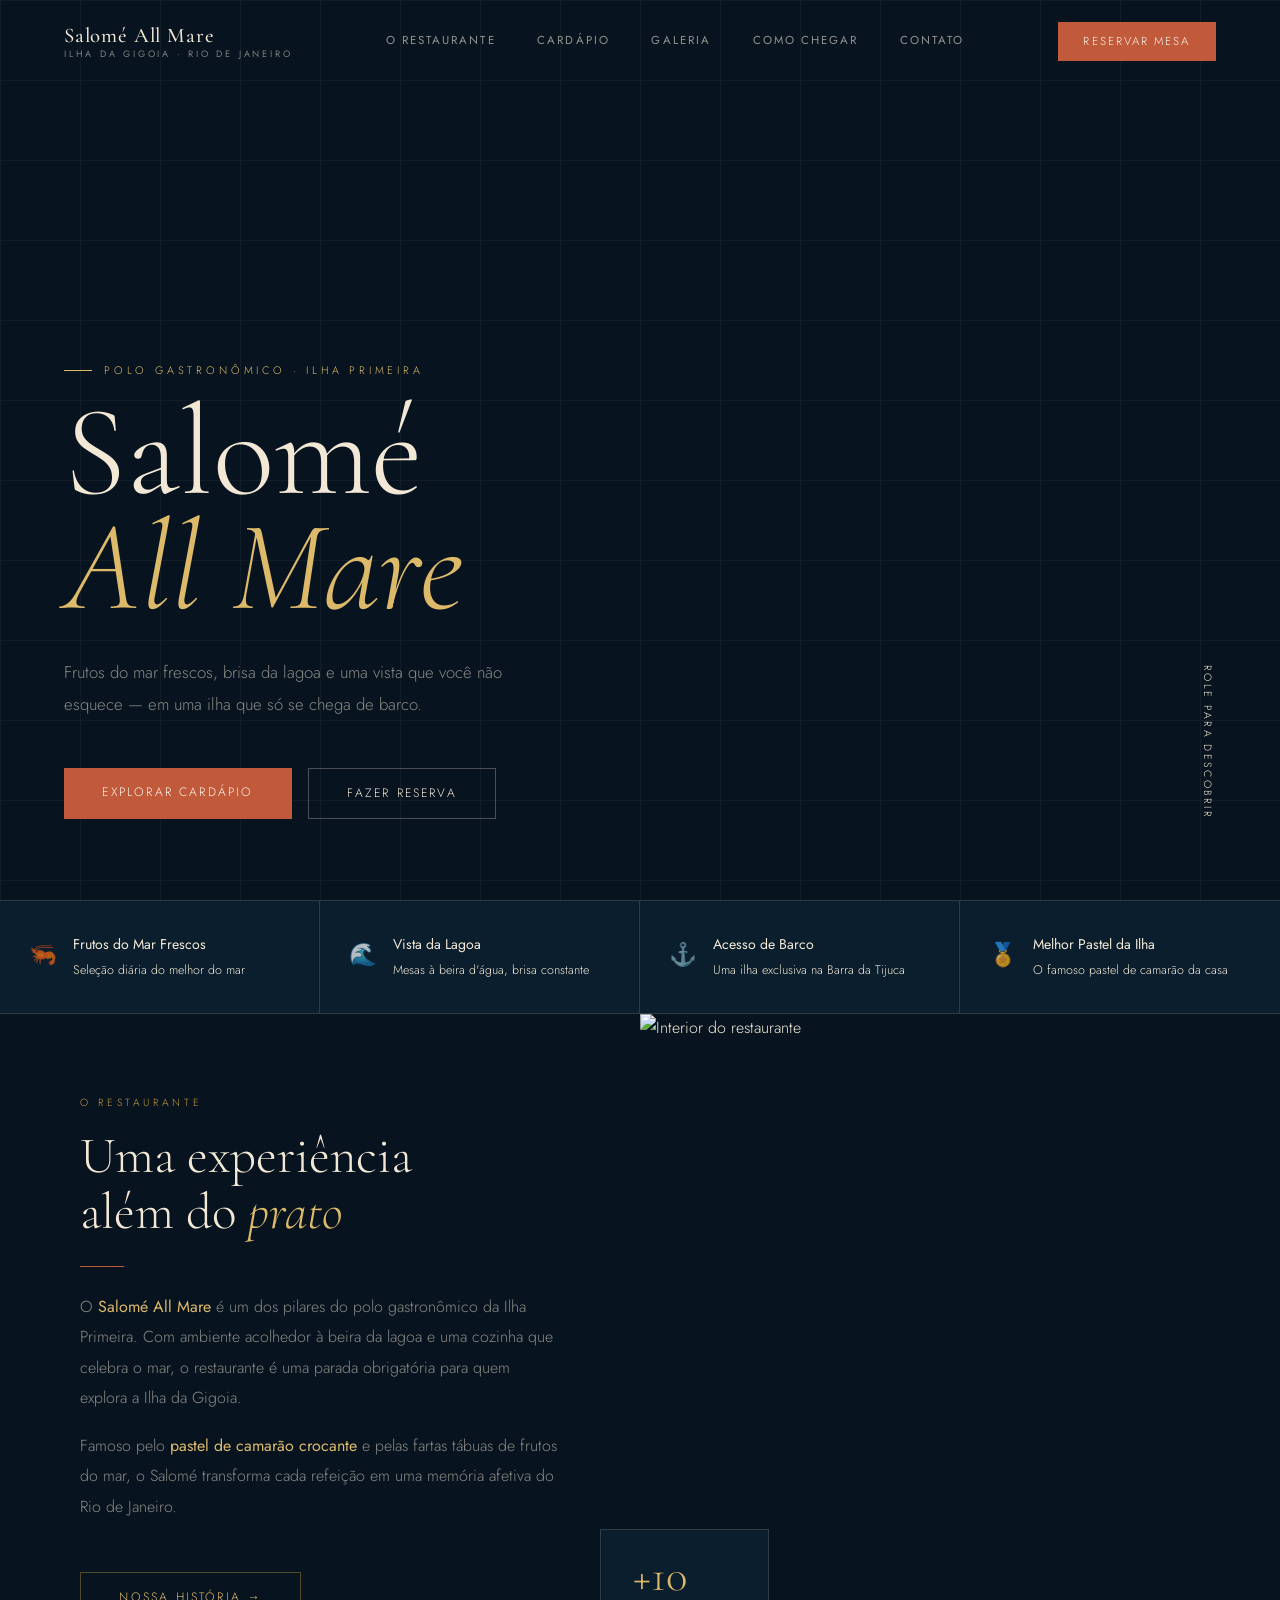
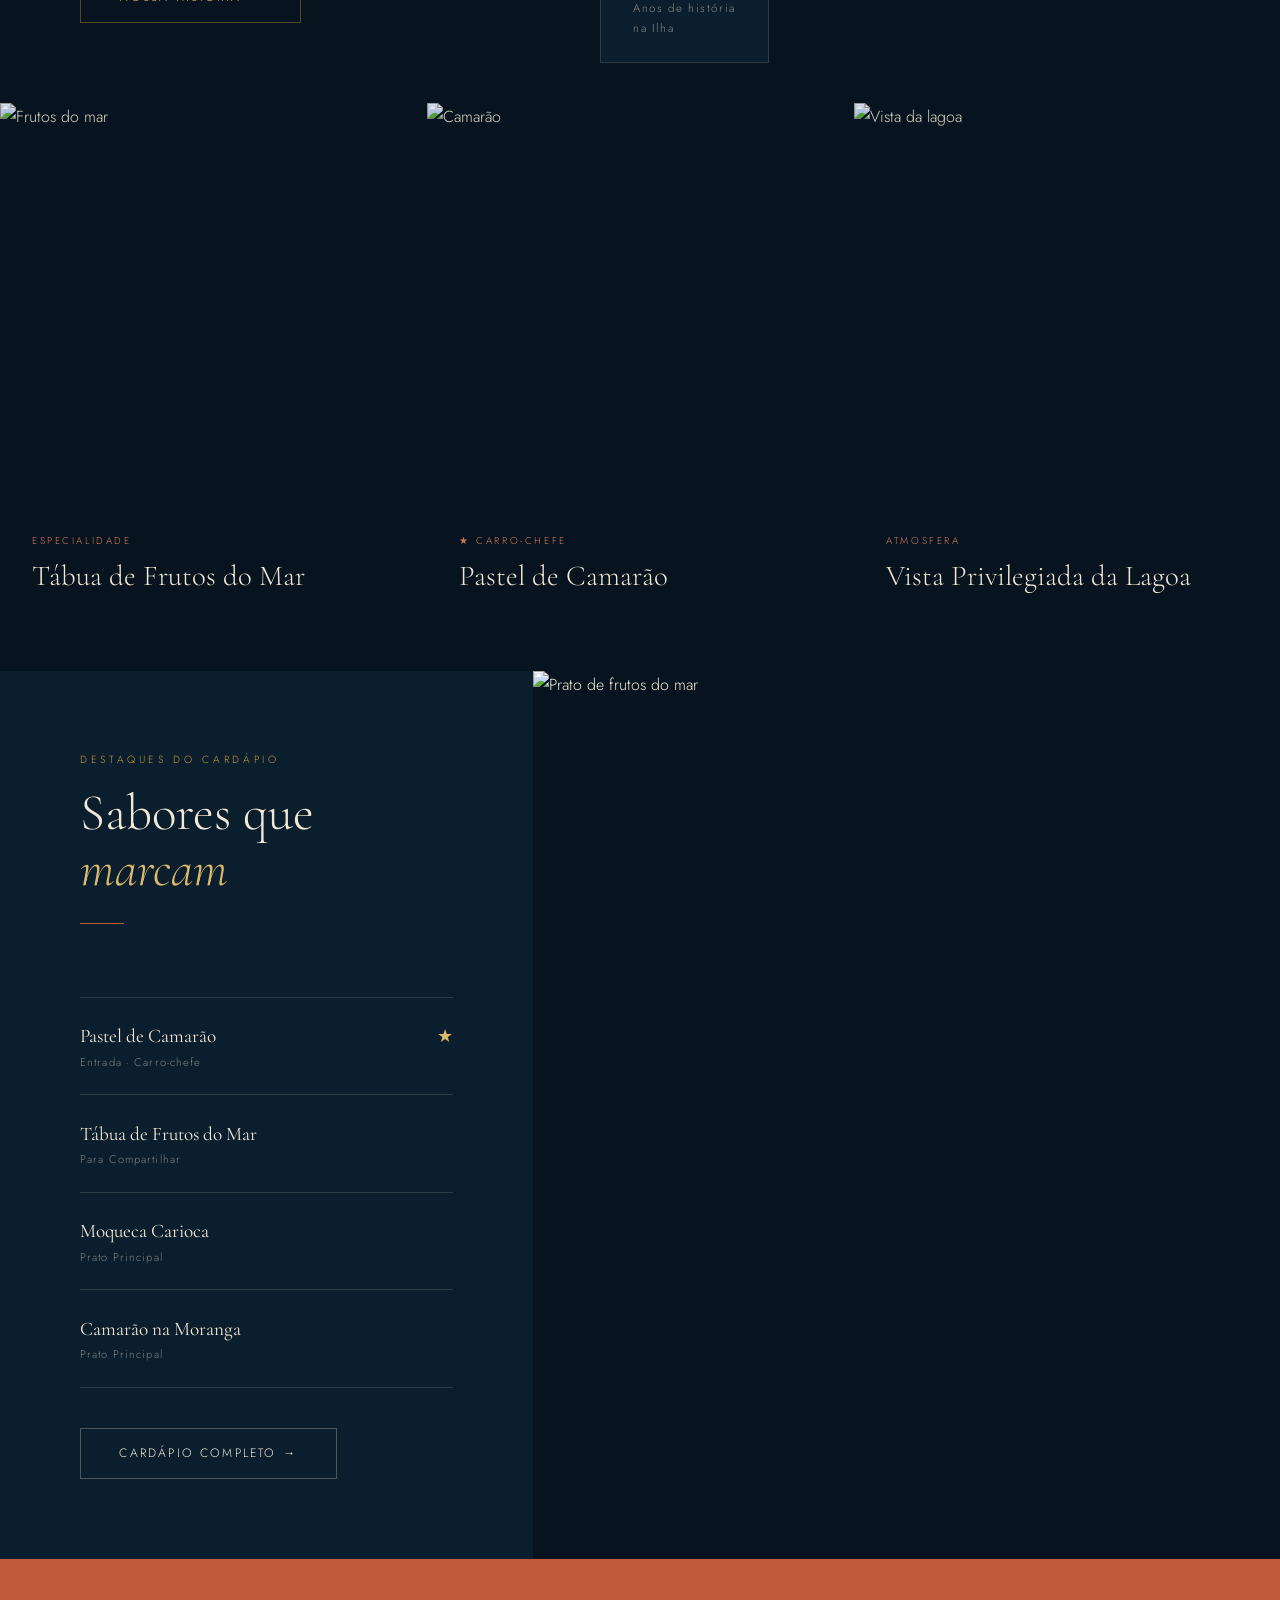
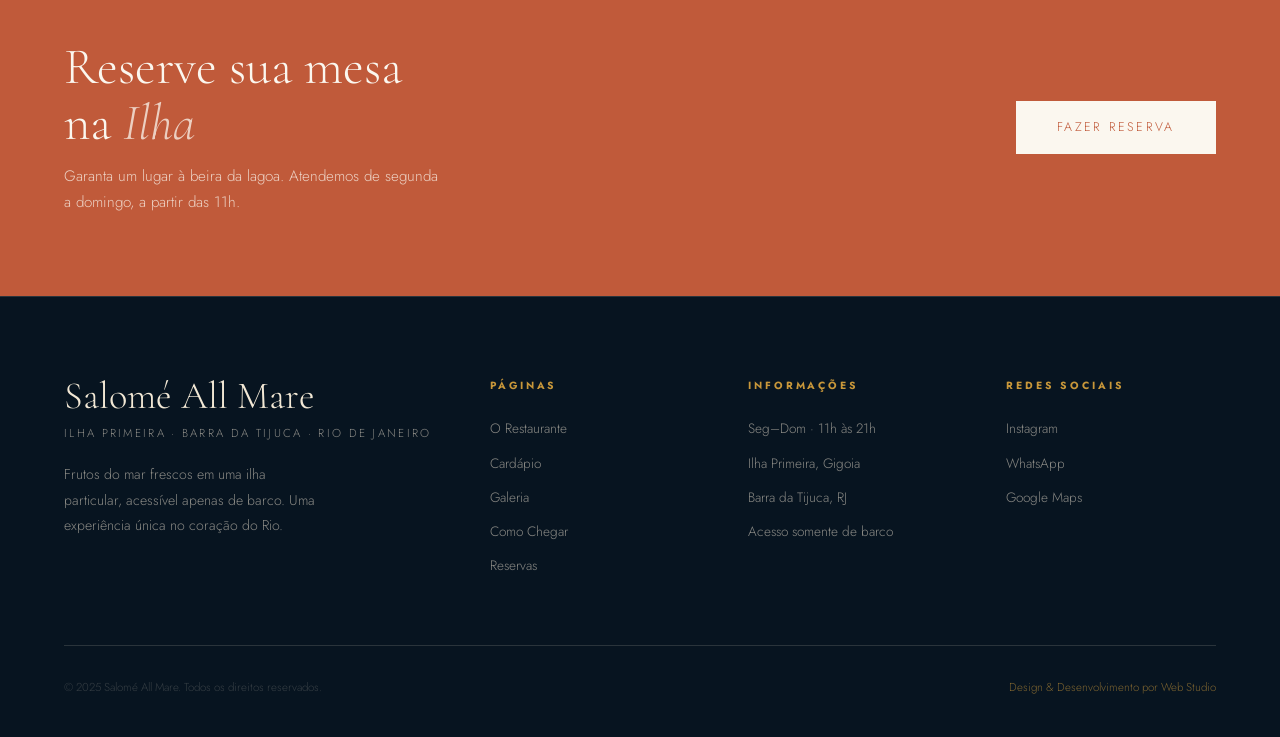
==== index.html @ d416da89 "primeiro" ====
<!DOCTYPE html>
<html lang="pt-BR">
<head>
<meta charset="UTF-8">
<meta name="viewport" content="width=device-width, initial-scale=1.0">
<title>Salomé All Mare — Ilha da Gigoia</title>
<link href="https://fonts.googleapis.com/css2?family=Cormorant+Garamond:ital,wght@0,300;0,400;0,500;1,300;1,400&family=Jost:wght@300;400;500&display=swap" rel="stylesheet">
<link rel="stylesheet" href="style.css">
<style>
/* HOME-SPECIFIC */
#hero {
  height: 100vh; min-height: 640px;
  display: flex; flex-direction: column;
  justify-content: flex-end; padding: 0 5vw 9vh;
  position: relative; overflow: hidden;
}
#hero .bg {
  position: absolute; inset: 0;
  background-image: url('https://images.unsplash.com/photo-1506929562872-bb421503ef21?auto=format&w=1920&q=85');
  background-size: cover; background-position: center 40%;
  transform: scale(1.04);
  transition: transform 8s ease-out;
}
#hero .bg.loaded { transform: scale(1); }
#hero .overlay {
  position: absolute; inset: 0;
  background: linear-gradient(160deg, rgba(7,20,32,0.55) 0%, rgba(7,20,32,0.2) 40%, rgba(7,20,32,0.85) 80%, rgba(7,20,32,1) 100%);
}
#hero .grid-lines {
  position: absolute; inset: 0; opacity: 0.04;
  background-image:
    linear-gradient(rgba(242,232,213,1) 1px, transparent 1px),
    linear-gradient(90deg, rgba(242,232,213,1) 1px, transparent 1px);
  background-size: 80px 80px;
}
.hero-content { position: relative; z-index: 2; max-width: 860px; }
.hero-content .eyebrow { animation: fadeUp 0.9s 0.2s both; }
.hero-title {
  font-family: 'Cormorant Garamond', serif;
  font-size: clamp(4rem, 10vw, 9.5rem);
  font-weight: 300; line-height: 0.9; color: var(--sand);
  animation: fadeUp 0.9s 0.35s both;
}
.hero-title em { display: block; }
.hero-sub {
  margin-top: 2rem; max-width: 500px;
  font-size: 1.05rem; line-height: 1.85; color: var(--muted);
  animation: fadeUp 0.9s 0.55s both;
}
.hero-actions {
  margin-top: 3rem; display: flex; gap: 1rem; flex-wrap: wrap;
  animation: fadeUp 0.9s 0.7s both;
}
.hero-scroll {
  position: absolute; right: 5vw; bottom: 9vh; z-index: 2;
  writing-mode: vertical-rl; font-size: 0.66rem; letter-spacing: 0.22em;
  text-transform: uppercase; opacity: 0.35;
  animation: fadeUp 0.9s 1.1s both;
}

/* FEATURES STRIP */
.features-strip {
  background: var(--ocean);
  border-top: 0.5px solid var(--border);
  border-bottom: 0.5px solid var(--border);
  display: grid; grid-template-columns: repeat(4, 1fr);
}
.feature-item {
  padding: 2rem 1.8rem;
  border-right: 0.5px solid var(--border);
  display: flex; gap: 1rem; align-items: flex-start;
}
.feature-item:last-child { border-right: none; }
.feature-icon { font-size: 1.4rem; opacity: 0.7; flex-shrink: 0; margin-top: 2px; }
.feature-title { font-size: 0.88rem; color: var(--sand); font-weight: 400; margin-bottom: 0.25rem; }
.feature-desc { font-size: 0.78rem; line-height: 1.6; }

/* INTRO SPLIT */
.intro-split {
  display: grid; grid-template-columns: 1fr 1fr; gap: 0;
  min-height: 560px;
}
.intro-text {
  background: var(--deep);
  padding: 5rem; display: flex; flex-direction: column; justify-content: center;
}
.intro-text p { font-size: 1rem; line-height: 1.9; margin-bottom: 1.1rem; }
.intro-text p strong { color: var(--gold-light); font-weight: 400; }
.intro-img { position: relative; min-height: 480px; }
.intro-img img { width: 100%; height: 100%; object-fit: cover; display: block; }
.intro-img-badge {
  position: absolute; bottom: 2.5rem; left: -2.5rem;
  background: var(--ocean); border: 0.5px solid var(--border);
  padding: 1.5rem 2rem; z-index: 2;
}
.intro-img-badge .big {
  font-family: 'Cormorant Garamond', serif;
  font-size: 2.8rem; color: var(--gold-light); font-weight: 300; line-height: 1;
}
.intro-img-badge .small { font-size: 0.72rem; letter-spacing: 0.14em; opacity: 0.55; }

/* HIGHLIGHTS */
.highlight-grid {
  display: grid; grid-template-columns: repeat(3, 1fr); gap: 1.5px;
}
.highlight-card {
  position: relative; overflow: hidden;
  aspect-ratio: 3/4; cursor: pointer;
}
.highlight-card img {
  width: 100%; height: 100%; object-fit: cover; display: block;
  transition: transform 0.6s ease;
}
.highlight-card:hover img { transform: scale(1.05); }
.highlight-overlay {
  position: absolute; inset: 0;
  background: linear-gradient(to top, rgba(7,20,32,0.92) 0%, rgba(7,20,32,0.1) 55%);
  transition: background 0.4s;
}
.highlight-card:hover .highlight-overlay {
  background: linear-gradient(to top, rgba(7,20,32,0.96) 0%, rgba(7,20,32,0.25) 55%);
}
.highlight-content {
  position: absolute; bottom: 0; left: 0; right: 0;
  padding: 2.5rem 2rem;
}
.highlight-tag {
  font-size: 0.62rem; letter-spacing: 0.26em; text-transform: uppercase;
  color: var(--coral-light); margin-bottom: 0.6rem; display: block;
}
.highlight-title {
  font-family: 'Cormorant Garamond', serif;
  font-size: 1.8rem; color: var(--sand); font-weight: 300; line-height: 1.2;
}
.highlight-link {
  display: inline-flex; align-items: center; gap: 8px;
  font-size: 0.72rem; letter-spacing: 0.18em; text-transform: uppercase;
  color: var(--gold-light); text-decoration: none; margin-top: 1rem;
  opacity: 0; transform: translateY(8px);
  transition: opacity 0.3s, transform 0.3s;
}
.highlight-card:hover .highlight-link { opacity: 1; transform: none; }
.highlight-link::after { content: '→'; }

/* MENU PREVIEW */
.menu-preview {
  display: grid; grid-template-columns: 1fr 1.4fr; gap: 0; min-height: 500px;
}
.menu-preview-text {
  background: var(--ocean); padding: 5rem;
  display: flex; flex-direction: column; justify-content: center;
}
.menu-preview-list { margin-top: 3rem; }
.menu-preview-item {
  display: flex; justify-content: space-between; align-items: baseline;
  padding: 1.4rem 0; border-bottom: 0.5px solid var(--border);
}
.menu-preview-item:first-child { border-top: 0.5px solid var(--border); }
.menu-name {
  font-family: 'Cormorant Garamond', serif;
  font-size: 1.2rem; color: var(--sand); font-weight: 400;
}
.menu-tag { font-size: 0.7rem; opacity: 0.5; letter-spacing: 0.1em; }
.menu-preview-img { position: relative; overflow: hidden; }
.menu-preview-img img { width: 100%; height: 100%; object-fit: cover; }

/* RESERVA BANNER */
.reserva-banner {
  background: var(--coral);
  padding: 5rem 5vw;
  display: flex; align-items: center; justify-content: space-between;
  gap: 3rem; flex-wrap: wrap;
}
.reserva-banner h2 {
  font-family: 'Cormorant Garamond', serif;
  font-size: clamp(2.2rem, 4vw, 3.5rem); color: var(--ivory);
  font-weight: 300;
}
.reserva-banner p { color: rgba(251,247,239,0.75); max-width: 380px; font-size: 0.95rem; }
.btn-ivory {
  background: var(--ivory); color: var(--coral);
  padding: 1rem 2.6rem; text-decoration: none;
  font-family: 'Jost', sans-serif; font-size: 0.78rem;
  letter-spacing: 0.18em; text-transform: uppercase; white-space: nowrap;
  transition: background 0.2s;
}
.btn-ivory:hover { background: var(--sand); }

@keyframes fadeUp {
  from { opacity: 0; transform: translateY(28px); }
  to   { opacity: 1; transform: translateY(0); }
}

@media (max-width: 900px) {
  .intro-split, .menu-preview { grid-template-columns: 1fr; }
  .intro-text { padding: 3rem; }
  .menu-preview-text { padding: 3rem; }
  .highlight-grid { grid-template-columns: 1fr; }
  .features-strip { grid-template-columns: 1fr 1fr; }
}
</style>
</head>
<body>

<nav id="navbar">
  <a href="index.html" class="nav-logo">Salomé All Mare <span>Ilha da Gigoia · Rio de Janeiro</span></a>
  <ul class="nav-center">
    <li><a href="sobre.html">O Restaurante</a></li>
    <li><a href="cardapio.html">Cardápio</a></li>
    <li><a href="galeria.html">Galeria</a></li>
    <li><a href="como-chegar.html">Como Chegar</a></li>
    <li><a href="contato.html">Contato</a></li>
  </ul>
  <a href="reservas.html" class="nav-cta">Reservar Mesa</a>
</nav>

<!-- HERO -->
<section id="hero">
  <div class="bg" id="heroBg"></div>
  <div class="overlay"></div>
  <div class="grid-lines"></div>
  <div class="hero-content">
    <div class="eyebrow">Polo Gastronômico · Ilha Primeira</div>
    <h1 class="hero-title">Salomé<br><em>All Mare</em></h1>
    <p class="hero-sub">Frutos do mar frescos, brisa da lagoa e uma vista que você não esquece — em uma ilha que só se chega de barco.</p>
    <div class="hero-actions">
      <a href="cardapio.html" class="btn btn-primary">Explorar Cardápio</a>
      <a href="reservas.html" class="btn btn-outline">Fazer Reserva</a>
    </div>
  </div>
  <span class="hero-scroll">Role para descobrir</span>
</section>

<!-- FEATURES STRIP -->
<div class="features-strip">
  <div class="feature-item reveal">
    <div class="feature-icon">🦐</div>
    <div>
      <div class="feature-title">Frutos do Mar Frescos</div>
      <div class="feature-desc">Seleção diária do melhor do mar</div>
    </div>
  </div>
  <div class="feature-item reveal" style="transition-delay:.1s">
    <div class="feature-icon">🌊</div>
    <div>
      <div class="feature-title">Vista da Lagoa</div>
      <div class="feature-desc">Mesas à beira d'água, brisa constante</div>
    </div>
  </div>
  <div class="feature-item reveal" style="transition-delay:.2s">
    <div class="feature-icon">⚓</div>
    <div>
      <div class="feature-title">Acesso de Barco</div>
      <div class="feature-desc">Uma ilha exclusiva na Barra da Tijuca</div>
    </div>
  </div>
  <div class="feature-item reveal" style="transition-delay:.3s">
    <div class="feature-icon">🏅</div>
    <div>
      <div class="feature-title">Melhor Pastel da Ilha</div>
      <div class="feature-desc">O famoso pastel de camarão da casa</div>
    </div>
  </div>
</div>

<!-- INTRO SPLIT -->
<div class="intro-split">
  <div class="intro-text reveal">
    <span class="section-label">O Restaurante</span>
    <h2 class="section-title">Uma experiência<br>além do <em>prato</em></h2>
    <div class="divider"></div>
    <p>O <strong>Salomé All Mare</strong> é um dos pilares do polo gastronômico da Ilha Primeira. Com ambiente acolhedor à beira da lagoa e uma cozinha que celebra o mar, o restaurante é uma parada obrigatória para quem explora a Ilha da Gigoia.</p>
    <p>Famoso pelo <strong>pastel de camarão crocante</strong> e pelas fartas tábuas de frutos do mar, o Salomé transforma cada refeição em uma memória afetiva do Rio de Janeiro.</p>
    <a href="sobre.html" class="btn btn-gold" style="margin-top:2rem;width:fit-content">Nossa História →</a>
  </div>
  <div class="intro-img reveal" style="transition-delay:.15s">
    <img src="https://images.unsplash.com/photo-1414235077428-338989a2e8c0?auto=format&w=900&q=85" alt="Interior do restaurante">
    <div class="intro-img-badge">
      <div class="big">+10</div>
      <div class="small">Anos de história<br>na Ilha</div>
    </div>
  </div>
</div>

<!-- HIGHLIGHTS -->
<section class="section dark" style="padding: 0;">
  <div class="highlight-grid">
    <div class="highlight-card reveal">
      <img src="https://images.unsplash.com/photo-1565557623262-b51c2513a641?auto=format&w=700&q=80" alt="Frutos do mar">
      <div class="highlight-overlay"></div>
      <div class="highlight-content">
        <span class="highlight-tag">Especialidade</span>
        <div class="highlight-title">Tábua de Frutos do Mar</div>
        <a href="cardapio.html" class="highlight-link">Ver Cardápio</a>
      </div>
    </div>
    <div class="highlight-card reveal" style="transition-delay:.15s">
      <img src="https://images.unsplash.com/photo-1559339352-11d035aa65de?auto=format&w=700&q=80" alt="Camarão">
      <div class="highlight-overlay"></div>
      <div class="highlight-content">
        <span class="highlight-tag">★ Carro-chefe</span>
        <div class="highlight-title">Pastel de Camarão</div>
        <a href="cardapio.html" class="highlight-link">Ver Cardápio</a>
      </div>
    </div>
    <div class="highlight-card reveal" style="transition-delay:.3s">
      <img src="https://images.unsplash.com/photo-1501786223405-6d024d7c3b8d?auto=format&w=700&q=80" alt="Vista da lagoa">
      <div class="highlight-overlay"></div>
      <div class="highlight-content">
        <span class="highlight-tag">Atmosfera</span>
        <div class="highlight-title">Vista Privilegiada da Lagoa</div>
        <a href="galeria.html" class="highlight-link">Ver Galeria</a>
      </div>
    </div>
  </div>
</section>

<!-- MENU PREVIEW -->
<div class="menu-preview">
  <div class="menu-preview-text reveal">
    <span class="section-label">Destaques do Cardápio</span>
    <h2 class="section-title">Sabores que<br><em>marcam</em></h2>
    <div class="divider"></div>
    <div class="menu-preview-list">
      <div class="menu-preview-item">
        <div>
          <div class="menu-name">Pastel de Camarão</div>
          <div class="menu-tag">Entrada · Carro-chefe</div>
        </div>
        <span style="color:var(--gold-light);font-family:'Cormorant Garamond',serif;font-size:1.1rem">★</span>
      </div>
      <div class="menu-preview-item">
        <div>
          <div class="menu-name">Tábua de Frutos do Mar</div>
          <div class="menu-tag">Para Compartilhar</div>
        </div>
      </div>
      <div class="menu-preview-item">
        <div>
          <div class="menu-name">Moqueca Carioca</div>
          <div class="menu-tag">Prato Principal</div>
        </div>
      </div>
      <div class="menu-preview-item">
        <div>
          <div class="menu-name">Camarão na Moranga</div>
          <div class="menu-tag">Prato Principal</div>
        </div>
      </div>
    </div>
    <a href="cardapio.html" class="btn btn-outline" style="margin-top:2.5rem;width:fit-content">Cardápio Completo →</a>
  </div>
  <div class="menu-preview-img">
    <img src="https://images.unsplash.com/photo-1574484284002-952d92456975?auto=format&w=900&q=85" alt="Prato de frutos do mar" style="width:100%;height:100%;object-fit:cover">
  </div>
</div>

<!-- RESERVA BANNER -->
<div class="reserva-banner">
  <div>
    <h2>Reserve sua mesa<br>na <em style="color:rgba(251,247,239,0.75)">Ilha</em></h2>
    <p style="margin-top:.8rem">Garanta um lugar à beira da lagoa. Atendemos de segunda a domingo, a partir das 11h.</p>
  </div>
  <a href="reservas.html" class="btn-ivory">Fazer Reserva</a>
</div>

<!-- FOOTER -->
<footer>
  <div class="footer-grid">
    <div class="footer-brand">
      <div class="name">Salomé All Mare</div>
      <div class="tagline">Ilha Primeira · Barra da Tijuca · Rio de Janeiro</div>
      <p>Frutos do mar frescos em uma ilha particular, acessível apenas de barco. Uma experiência única no coração do Rio.</p>
    </div>
    <div class="footer-col">
      <h5>Páginas</h5>
      <a href="sobre.html">O Restaurante</a>
      <a href="cardapio.html">Cardápio</a>
      <a href="galeria.html">Galeria</a>
      <a href="como-chegar.html">Como Chegar</a>
      <a href="reservas.html">Reservas</a>
    </div>
    <div class="footer-col">
      <h5>Informações</h5>
      <a href="#">Seg–Dom · 11h às 21h</a>
      <a href="#">Ilha Primeira, Gigoia</a>
      <a href="#">Barra da Tijuca, RJ</a>
      <a href="#">Acesso somente de barco</a>
    </div>
    <div class="footer-col">
      <h5>Redes Sociais</h5>
      <a href="https://www.instagram.com/salomealmare/" target="_blank">Instagram</a>
      <a href="#">WhatsApp</a>
      <a href="#">Google Maps</a>
    </div>
  </div>
  <div class="footer-bottom">
    <p>© 2025 Salomé All Mare. Todos os direitos reservados.</p>
    <p class="credit">Design & Desenvolvimento por Web Studio</p>
  </div>
</footer>

<script>
const nav = document.getElementById('navbar');
window.addEventListener('scroll', () => nav.classList.toggle('scrolled', scrollY > 60));
document.getElementById('heroBg').classList.add('loaded');
const obs = new IntersectionObserver(e => e.forEach(x => { if(x.isIntersecting){ x.target.classList.add('visible'); obs.unobserve(x.target); }}), { threshold: 0.1 });
document.querySelectorAll('.reveal').forEach(el => obs.observe(el));
</script>
</body>
</html>
---- style.css ----
/* ── RESET & BASE ── */
*, *::before, *::after { margin: 0; padding: 0; box-sizing: border-box; }
html { scroll-behavior: smooth; font-size: 16px; }

:root {
  --ocean:       #0B1E2D;
  --deep:        #071420;
  --sand:        #F2E8D5;
  --ivory:       #FBF7EF;
  --coral:       #C05A3A;
  --coral-light: #D4795C;
  --gold:        #C8973A;
  --gold-light:  #DDB96A;
  --muted:       rgba(242,232,213,0.55);
  --border:      rgba(242,232,213,0.15);
  --border-md:   rgba(242,232,213,0.28);
}

body {
  background: var(--deep);
  color: var(--sand);
  font-family: 'Jost', sans-serif;
  font-weight: 300;
  overflow-x: hidden;
  line-height: 1.7;
}

/* ── TYPOGRAPHY ── */
h1, h2, h3, h4 {
  font-family: 'Cormorant Garamond', serif;
  font-weight: 300;
  line-height: 1.1;
}
em { font-style: italic; color: var(--gold-light); }
p { color: var(--muted); }
a { color: inherit; }

/* ── NAV ── */
nav {
  position: fixed; top: 0; left: 0; width: 100%; z-index: 999;
  padding: 1.4rem 5vw;
  display: flex; align-items: center; justify-content: space-between;
  transition: background 0.4s, padding 0.4s, border-color 0.4s;
  border-bottom: 0.5px solid transparent;
}
nav.scrolled, nav.solid {
  background: rgba(7,20,32,0.97);
  backdrop-filter: blur(16px);
  padding: 0.9rem 5vw;
  border-bottom-color: var(--border);
}
.nav-logo {
  font-family: 'Cormorant Garamond', serif;
  font-size: 1.3rem; font-weight: 500; letter-spacing: 0.04em;
  color: var(--sand); text-decoration: none;
  line-height: 1;
  display: flex; flex-direction: column; gap: 2px;
}
.nav-logo span {
  font-size: 0.58rem; font-family: 'Jost', sans-serif;
  letter-spacing: 0.3em; font-weight: 400; opacity: 0.5;
  text-transform: uppercase;
}
.nav-center {
  display: flex; gap: 0; list-style: none;
}
.nav-center a {
  display: block; padding: 0.5rem 1.3rem;
  font-size: 0.72rem; letter-spacing: 0.18em; text-transform: uppercase;
  font-weight: 400; opacity: 0.6; text-decoration: none;
  transition: opacity 0.2s;
  border-bottom: 1.5px solid transparent;
}
.nav-center a:hover { opacity: 1; }
.nav-center a.active {
  opacity: 1; color: var(--gold-light);
  border-bottom-color: var(--gold-light);
}
.nav-cta {
  background: var(--coral); color: var(--ivory);
  padding: 0.6rem 1.6rem; text-decoration: none;
  font-size: 0.72rem; letter-spacing: 0.18em;
  text-transform: uppercase; font-family: 'Jost', sans-serif;
  transition: background 0.2s;
}
.nav-cta:hover { background: var(--coral-light); }

/* ── PAGE HERO ── */
.page-hero {
  min-height: 52vh;
  display: flex; align-items: flex-end;
  padding: 0 5vw 6vh;
  position: relative; overflow: hidden;
}
.page-hero-bg {
  position: absolute; inset: 0;
  background-size: cover; background-position: center;
}
.page-hero-overlay {
  position: absolute; inset: 0;
  background: linear-gradient(to top, rgba(7,20,32,1) 0%, rgba(7,20,32,0.55) 50%, rgba(7,20,32,0.3) 100%);
}
.page-hero-content { position: relative; z-index: 2; }
.eyebrow {
  font-size: 0.68rem; letter-spacing: 0.35em; text-transform: uppercase;
  color: var(--gold-light); margin-bottom: 1rem; display: flex;
  align-items: center; gap: 12px; opacity: 0.9;
}
.eyebrow::before {
  content: ''; display: block; width: 28px; height: 0.5px;
  background: var(--gold-light);
}
.page-hero h1 { font-size: clamp(3rem, 7vw, 6rem); color: var(--sand); }
.page-hero .sub {
  margin-top: 1.2rem; max-width: 560px; font-size: 1rem;
  line-height: 1.8; color: var(--muted);
}

/* ── SECTIONS ── */
.section { padding: 6rem 5vw; }
.section.dark  { background: var(--deep); }
.section.ocean { background: var(--ocean); }
.section.alt   { background: #0D1F2E; }

.section-label {
  font-size: 0.65rem; letter-spacing: 0.35em; text-transform: uppercase;
  color: var(--gold); display: block; margin-bottom: 1rem;
}
.section-title { font-size: clamp(2rem, 4vw, 3.2rem); color: var(--sand); }
.divider { width: 44px; height: 0.5px; background: var(--coral); margin: 1.6rem 0; }

.container { max-width: 1200px; margin: 0 auto; }
.container-sm { max-width: 860px; margin: 0 auto; }
.container-xs { max-width: 640px; margin: 0 auto; }

/* ── BUTTONS ── */
.btn {
  display: inline-block; text-decoration: none;
  font-family: 'Jost', sans-serif; letter-spacing: 0.18em;
  text-transform: uppercase; font-size: 0.76rem;
  transition: all 0.2s; cursor: pointer; border: none;
}
.btn-primary {
  background: var(--coral); color: var(--ivory);
  padding: 0.9rem 2.4rem;
}
.btn-primary:hover { background: var(--coral-light); transform: translateY(-1px); }
.btn-outline {
  border: 0.5px solid var(--border-md); color: var(--sand);
  padding: 0.9rem 2.4rem; background: transparent;
}
.btn-outline:hover { border-color: var(--coral); background: rgba(192,90,58,0.08); }
.btn-gold {
  background: transparent; border: 0.5px solid rgba(200,151,58,0.4);
  color: var(--gold-light); padding: 0.9rem 2.4rem;
}
.btn-gold:hover { background: rgba(200,151,58,0.1); }

/* ── CARDS ── */
.card {
  background: rgba(11,30,45,0.6); border: 0.5px solid var(--border);
  transition: border-color 0.25s, transform 0.25s;
}
.card:hover { border-color: var(--border-md); transform: translateY(-2px); }

/* ── GRID UTILS ── */
.grid-2  { display: grid; grid-template-columns: 1fr 1fr; gap: 2rem; }
.grid-3  { display: grid; grid-template-columns: repeat(3, 1fr); gap: 1.5rem; }
.grid-4  { display: grid; grid-template-columns: repeat(4, 1fr); gap: 1.5rem; }
.gap-lg  { gap: 4rem; }
.gap-xl  { gap: 6rem; }

/* ── REVEAL ANIMATION ── */
.reveal {
  opacity: 0; transform: translateY(28px);
  transition: opacity 0.75s ease, transform 0.75s ease;
}
.reveal.visible { opacity: 1; transform: none; }

/* ── IMAGE ── */
.img-cover {
  width: 100%; height: 100%;
  object-fit: cover; display: block;
}
.img-frame {
  overflow: hidden; background: var(--ocean);
  border: 0.5px solid var(--border);
}

/* ── FOOTER ── */
footer {
  background: var(--deep); padding: 5rem 5vw 2.5rem;
  border-top: 0.5px solid var(--border);
}
.footer-grid {
  display: grid; grid-template-columns: 1.8fr 1fr 1fr 1fr;
  gap: 3rem; padding-bottom: 3.5rem;
  border-bottom: 0.5px solid var(--border);
}
.footer-brand .name {
  font-family: 'Cormorant Garamond', serif;
  font-size: 2.4rem; font-weight: 300; color: var(--sand); line-height: 1;
}
.footer-brand .tagline {
  font-size: 0.72rem; letter-spacing: 0.2em; text-transform: uppercase;
  color: var(--muted); margin-top: 0.5rem;
}
.footer-brand p {
  margin-top: 1.2rem; font-size: 0.88rem; line-height: 1.8;
  max-width: 260px;
}
.footer-col h5 {
  font-size: 0.65rem; letter-spacing: 0.28em; text-transform: uppercase;
  color: var(--gold); margin-bottom: 1.4rem;
}
.footer-col a {
  display: block; font-size: 0.85rem; color: var(--muted);
  text-decoration: none; margin-bottom: 0.7rem; transition: color 0.2s;
}
.footer-col a:hover { color: var(--sand); }
.footer-bottom {
  display: flex; justify-content: space-between; align-items: center;
  padding-top: 2rem; flex-wrap: wrap; gap: 1rem;
}
.footer-bottom p { font-size: 0.72rem; opacity: 0.35; }
.footer-bottom .credit { color: var(--gold); opacity: 0.6; }

/* ── BREADCRUMB ── */
.breadcrumb {
  display: flex; align-items: center; gap: 8px;
  font-size: 0.72rem; letter-spacing: 0.1em;
  opacity: 0.45; margin-bottom: 1.2rem;
}
.breadcrumb a { text-decoration: none; }
.breadcrumb a:hover { opacity: 1; color: var(--gold-light); }
.breadcrumb span { opacity: 0.5; }

/* ── MOBILE ── */
@media (max-width: 900px) {
  .nav-center { display: none; }
  .grid-2, .grid-3, .grid-4 { grid-template-columns: 1fr; }
  .footer-grid { grid-template-columns: 1fr 1fr; }
}
@media (max-width: 600px) {
  .footer-grid { grid-template-columns: 1fr; }
}
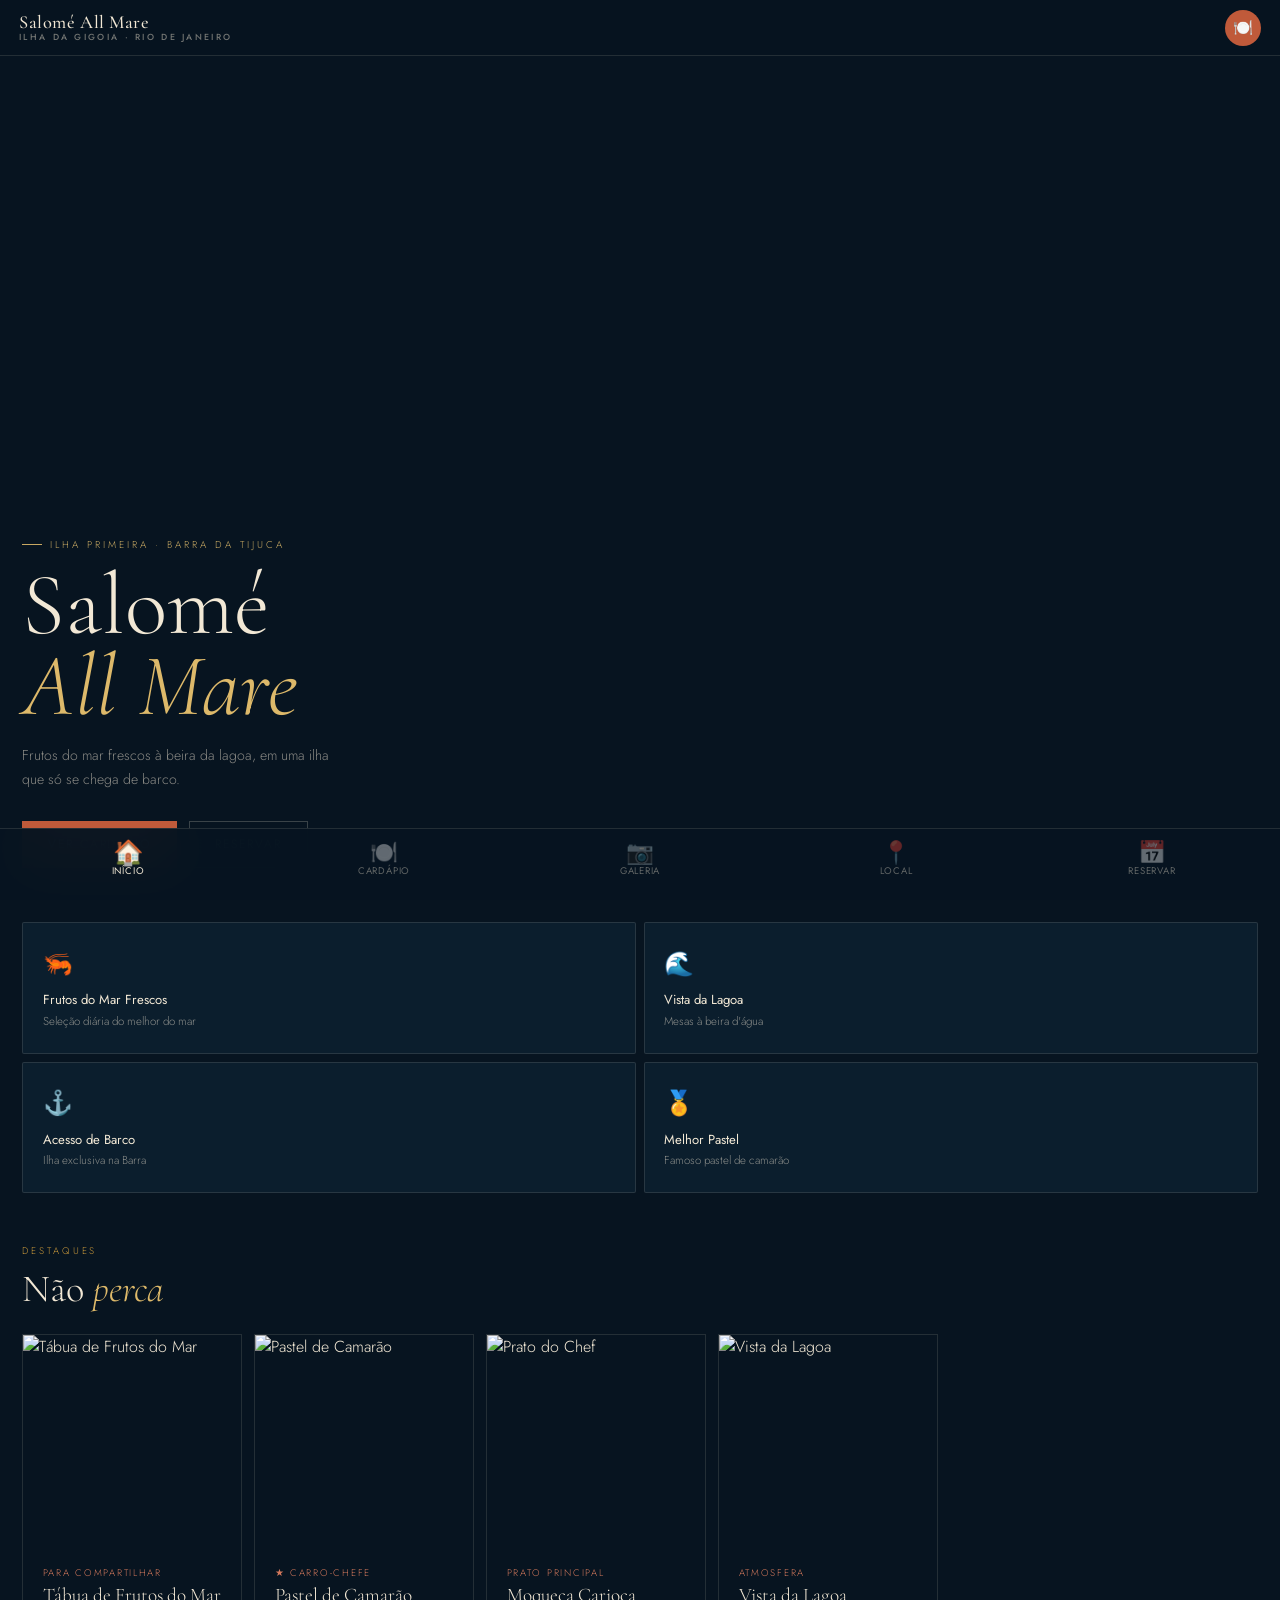
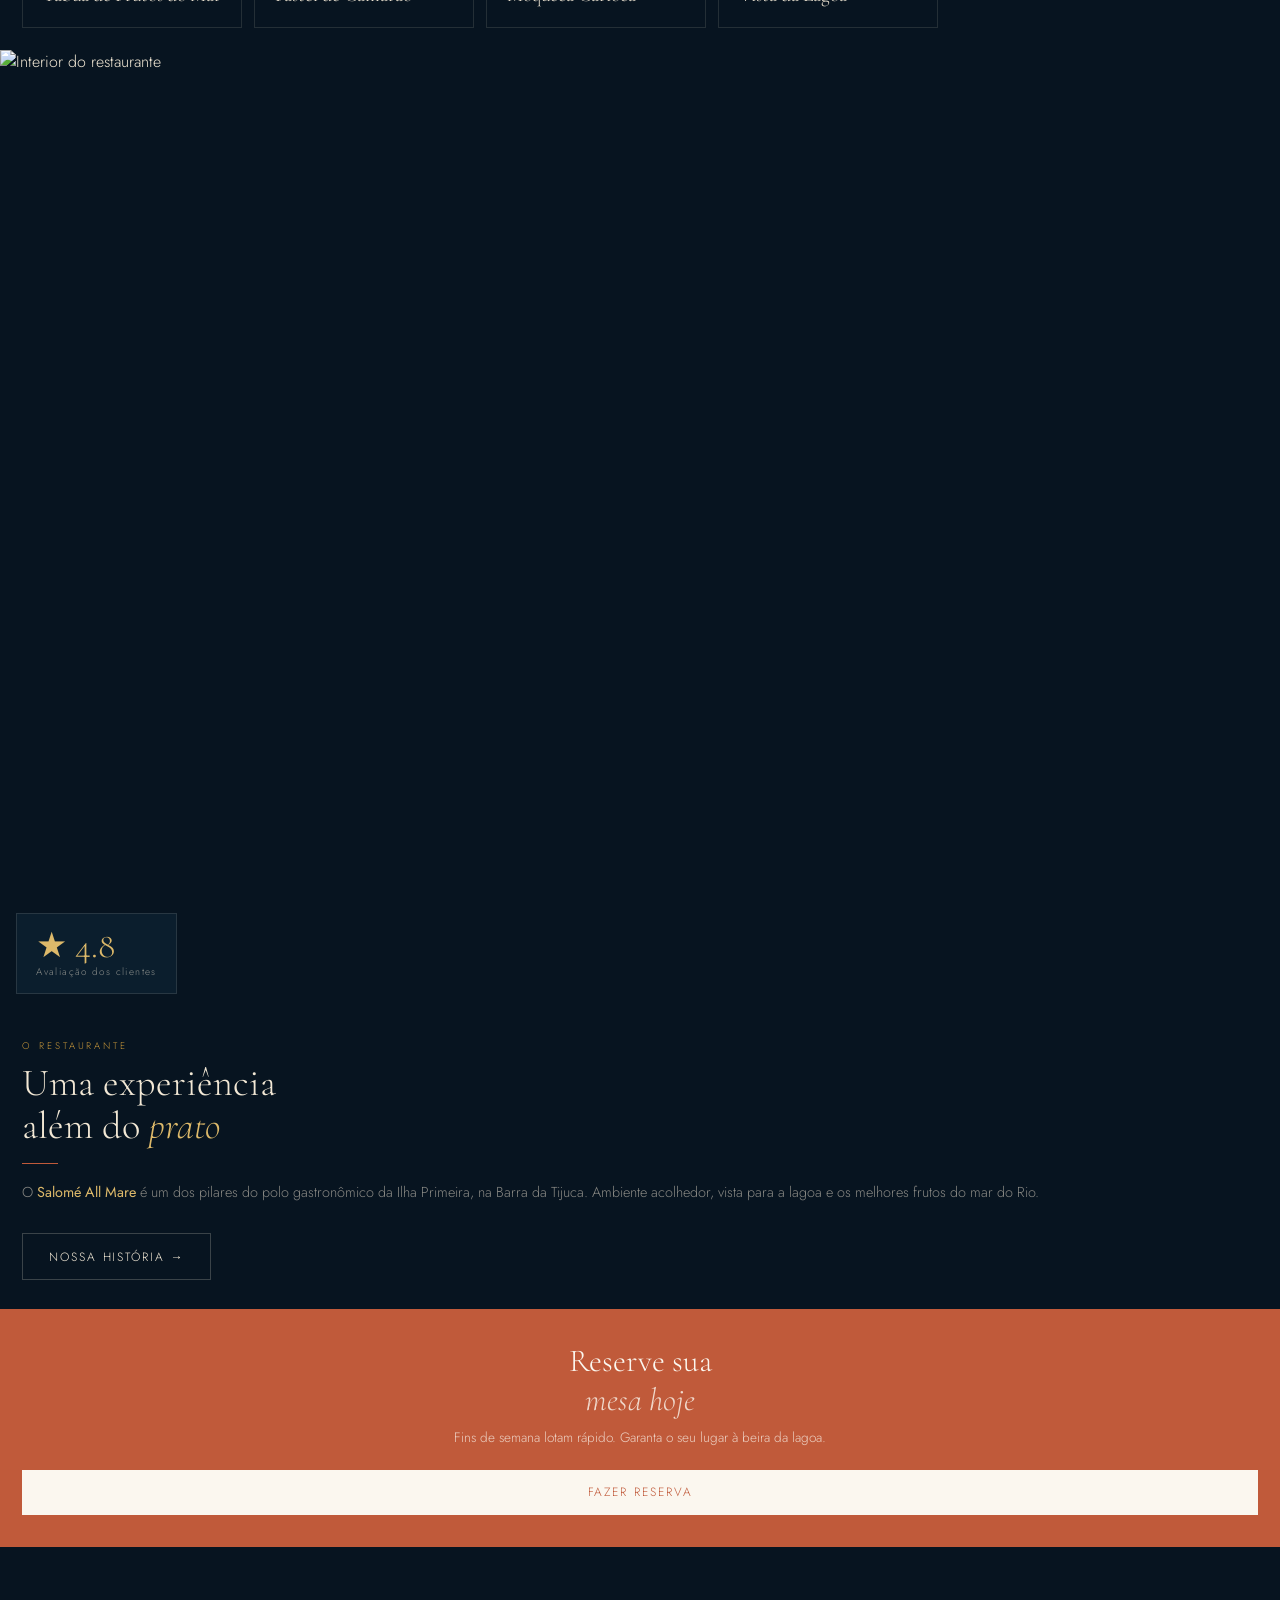
==== commit d31fc85d: "webversion" ====
--- a/index.html
+++ b/index.html
@@ -2,409 +2,158 @@
 <html lang="pt-BR">
 <head>
 <meta charset="UTF-8">
-<meta name="viewport" content="width=device-width, initial-scale=1.0">
-<title>Salomé All Mare — Ilha da Gigoia</title>
+<meta name="viewport" content="width=device-width, initial-scale=1.0, viewport-fit=cover">
+<meta name="apple-mobile-web-app-capable" content="yes">
+<meta name="apple-mobile-web-app-status-bar-style" content="black-translucent">
+<meta name="apple-mobile-web-app-title" content="Salomé">
+<meta name="theme-color" content="#071420">
+<link rel="manifest" href="manifest.json">
+<title>Salomé All Mare</title>
 <link href="https://fonts.googleapis.com/css2?family=Cormorant+Garamond:ital,wght@0,300;0,400;0,500;1,300;1,400&family=Jost:wght@300;400;500&display=swap" rel="stylesheet">
-<link rel="stylesheet" href="style.css">
-<style>
-/* HOME-SPECIFIC */
-#hero {
-  height: 100vh; min-height: 640px;
-  display: flex; flex-direction: column;
-  justify-content: flex-end; padding: 0 5vw 9vh;
-  position: relative; overflow: hidden;
-}
-#hero .bg {
-  position: absolute; inset: 0;
-  background-image: url('https://images.unsplash.com/photo-1506929562872-bb421503ef21?auto=format&w=1920&q=85');
-  background-size: cover; background-position: center 40%;
-  transform: scale(1.04);
-  transition: transform 8s ease-out;
-}
-#hero .bg.loaded { transform: scale(1); }
-#hero .overlay {
-  position: absolute; inset: 0;
-  background: linear-gradient(160deg, rgba(7,20,32,0.55) 0%, rgba(7,20,32,0.2) 40%, rgba(7,20,32,0.85) 80%, rgba(7,20,32,1) 100%);
-}
-#hero .grid-lines {
-  position: absolute; inset: 0; opacity: 0.04;
-  background-image:
-    linear-gradient(rgba(242,232,213,1) 1px, transparent 1px),
-    linear-gradient(90deg, rgba(242,232,213,1) 1px, transparent 1px);
-  background-size: 80px 80px;
-}
-.hero-content { position: relative; z-index: 2; max-width: 860px; }
-.hero-content .eyebrow { animation: fadeUp 0.9s 0.2s both; }
-.hero-title {
-  font-family: 'Cormorant Garamond', serif;
-  font-size: clamp(4rem, 10vw, 9.5rem);
-  font-weight: 300; line-height: 0.9; color: var(--sand);
-  animation: fadeUp 0.9s 0.35s both;
-}
-.hero-title em { display: block; }
-.hero-sub {
-  margin-top: 2rem; max-width: 500px;
-  font-size: 1.05rem; line-height: 1.85; color: var(--muted);
-  animation: fadeUp 0.9s 0.55s both;
-}
-.hero-actions {
-  margin-top: 3rem; display: flex; gap: 1rem; flex-wrap: wrap;
-  animation: fadeUp 0.9s 0.7s both;
-}
-.hero-scroll {
-  position: absolute; right: 5vw; bottom: 9vh; z-index: 2;
-  writing-mode: vertical-rl; font-size: 0.66rem; letter-spacing: 0.22em;
-  text-transform: uppercase; opacity: 0.35;
-  animation: fadeUp 0.9s 1.1s both;
-}
-
-/* FEATURES STRIP */
-.features-strip {
-  background: var(--ocean);
-  border-top: 0.5px solid var(--border);
-  border-bottom: 0.5px solid var(--border);
-  display: grid; grid-template-columns: repeat(4, 1fr);
-}
-.feature-item {
-  padding: 2rem 1.8rem;
-  border-right: 0.5px solid var(--border);
-  display: flex; gap: 1rem; align-items: flex-start;
-}
-.feature-item:last-child { border-right: none; }
-.feature-icon { font-size: 1.4rem; opacity: 0.7; flex-shrink: 0; margin-top: 2px; }
-.feature-title { font-size: 0.88rem; color: var(--sand); font-weight: 400; margin-bottom: 0.25rem; }
-.feature-desc { font-size: 0.78rem; line-height: 1.6; }
-
-/* INTRO SPLIT */
-.intro-split {
-  display: grid; grid-template-columns: 1fr 1fr; gap: 0;
-  min-height: 560px;
-}
-.intro-text {
-  background: var(--deep);
-  padding: 5rem; display: flex; flex-direction: column; justify-content: center;
-}
-.intro-text p { font-size: 1rem; line-height: 1.9; margin-bottom: 1.1rem; }
-.intro-text p strong { color: var(--gold-light); font-weight: 400; }
-.intro-img { position: relative; min-height: 480px; }
-.intro-img img { width: 100%; height: 100%; object-fit: cover; display: block; }
-.intro-img-badge {
-  position: absolute; bottom: 2.5rem; left: -2.5rem;
-  background: var(--ocean); border: 0.5px solid var(--border);
-  padding: 1.5rem 2rem; z-index: 2;
-}
-.intro-img-badge .big {
-  font-family: 'Cormorant Garamond', serif;
-  font-size: 2.8rem; color: var(--gold-light); font-weight: 300; line-height: 1;
-}
-.intro-img-badge .small { font-size: 0.72rem; letter-spacing: 0.14em; opacity: 0.55; }
-
-/* HIGHLIGHTS */
-.highlight-grid {
-  display: grid; grid-template-columns: repeat(3, 1fr); gap: 1.5px;
-}
-.highlight-card {
-  position: relative; overflow: hidden;
-  aspect-ratio: 3/4; cursor: pointer;
-}
-.highlight-card img {
-  width: 100%; height: 100%; object-fit: cover; display: block;
-  transition: transform 0.6s ease;
-}
-.highlight-card:hover img { transform: scale(1.05); }
-.highlight-overlay {
-  position: absolute; inset: 0;
-  background: linear-gradient(to top, rgba(7,20,32,0.92) 0%, rgba(7,20,32,0.1) 55%);
-  transition: background 0.4s;
-}
-.highlight-card:hover .highlight-overlay {
-  background: linear-gradient(to top, rgba(7,20,32,0.96) 0%, rgba(7,20,32,0.25) 55%);
-}
-.highlight-content {
-  position: absolute; bottom: 0; left: 0; right: 0;
-  padding: 2.5rem 2rem;
-}
-.highlight-tag {
-  font-size: 0.62rem; letter-spacing: 0.26em; text-transform: uppercase;
-  color: var(--coral-light); margin-bottom: 0.6rem; display: block;
-}
-.highlight-title {
-  font-family: 'Cormorant Garamond', serif;
-  font-size: 1.8rem; color: var(--sand); font-weight: 300; line-height: 1.2;
-}
-.highlight-link {
-  display: inline-flex; align-items: center; gap: 8px;
-  font-size: 0.72rem; letter-spacing: 0.18em; text-transform: uppercase;
-  color: var(--gold-light); text-decoration: none; margin-top: 1rem;
-  opacity: 0; transform: translateY(8px);
-  transition: opacity 0.3s, transform 0.3s;
-}
-.highlight-card:hover .highlight-link { opacity: 1; transform: none; }
-.highlight-link::after { content: '→'; }
-
-/* MENU PREVIEW */
-.menu-preview {
-  display: grid; grid-template-columns: 1fr 1.4fr; gap: 0; min-height: 500px;
-}
-.menu-preview-text {
-  background: var(--ocean); padding: 5rem;
-  display: flex; flex-direction: column; justify-content: center;
-}
-.menu-preview-list { margin-top: 3rem; }
-.menu-preview-item {
-  display: flex; justify-content: space-between; align-items: baseline;
-  padding: 1.4rem 0; border-bottom: 0.5px solid var(--border);
-}
-.menu-preview-item:first-child { border-top: 0.5px solid var(--border); }
-.menu-name {
-  font-family: 'Cormorant Garamond', serif;
-  font-size: 1.2rem; color: var(--sand); font-weight: 400;
-}
-.menu-tag { font-size: 0.7rem; opacity: 0.5; letter-spacing: 0.1em; }
-.menu-preview-img { position: relative; overflow: hidden; }
-.menu-preview-img img { width: 100%; height: 100%; object-fit: cover; }
-
-/* RESERVA BANNER */
-.reserva-banner {
-  background: var(--coral);
-  padding: 5rem 5vw;
-  display: flex; align-items: center; justify-content: space-between;
-  gap: 3rem; flex-wrap: wrap;
-}
-.reserva-banner h2 {
-  font-family: 'Cormorant Garamond', serif;
-  font-size: clamp(2.2rem, 4vw, 3.5rem); color: var(--ivory);
-  font-weight: 300;
-}
-.reserva-banner p { color: rgba(251,247,239,0.75); max-width: 380px; font-size: 0.95rem; }
-.btn-ivory {
-  background: var(--ivory); color: var(--coral);
-  padding: 1rem 2.6rem; text-decoration: none;
-  font-family: 'Jost', sans-serif; font-size: 0.78rem;
-  letter-spacing: 0.18em; text-transform: uppercase; white-space: nowrap;
-  transition: background 0.2s;
-}
-.btn-ivory:hover { background: var(--sand); }
-
-@keyframes fadeUp {
-  from { opacity: 0; transform: translateY(28px); }
-  to   { opacity: 1; transform: translateY(0); }
-}
-
-@media (max-width: 900px) {
-  .intro-split, .menu-preview { grid-template-columns: 1fr; }
-  .intro-text { padding: 3rem; }
-  .menu-preview-text { padding: 3rem; }
-  .highlight-grid { grid-template-columns: 1fr; }
-  .features-strip { grid-template-columns: 1fr 1fr; }
-}
-</style>
+<link rel="stylesheet" href="app.css">
 </head>
 <body>
 
-<nav id="navbar">
-  <a href="index.html" class="nav-logo">Salomé All Mare <span>Ilha da Gigoia · Rio de Janeiro</span></a>
-  <ul class="nav-center">
-    <li><a href="sobre.html">O Restaurante</a></li>
-    <li><a href="cardapio.html">Cardápio</a></li>
-    <li><a href="galeria.html">Galeria</a></li>
-    <li><a href="como-chegar.html">Como Chegar</a></li>
-    <li><a href="contato.html">Contato</a></li>
-  </ul>
-  <a href="reservas.html" class="nav-cta">Reservar Mesa</a>
-</nav>
+<!-- HEADER -->
+<header class="app-header">
+  <a href="index.html" class="app-header-logo">Salomé All Mare <span>Ilha da Gigoia · Rio de Janeiro</span></a>
+  <a href="reservas.html" class="app-header-action" title="Reservar">🍽️</a>
+</header>
 
-<!-- HERO -->
-<section id="hero">
-  <div class="bg" id="heroBg"></div>
-  <div class="overlay"></div>
-  <div class="grid-lines"></div>
-  <div class="hero-content">
-    <div class="eyebrow">Polo Gastronômico · Ilha Primeira</div>
-    <h1 class="hero-title">Salomé<br><em>All Mare</em></h1>
-    <p class="hero-sub">Frutos do mar frescos, brisa da lagoa e uma vista que você não esquece — em uma ilha que só se chega de barco.</p>
-    <div class="hero-actions">
-      <a href="cardapio.html" class="btn btn-primary">Explorar Cardápio</a>
-      <a href="reservas.html" class="btn btn-outline">Fazer Reserva</a>
+<!-- PAGE -->
+<main class="page">
+
+  <!-- HERO -->
+  <div class="hero">
+    <div class="hero-bg" style="background-image:url('https://images.unsplash.com/photo-1506929562872-bb421503ef21?auto=format&w=900&q=85')"></div>
+    <div class="hero-overlay"></div>
+    <div class="hero-content">
+      <div class="hero-tag">Ilha Primeira · Barra da Tijuca</div>
+      <h1>Salomé<br><em>All Mare</em></h1>
+      <p class="hero-sub">Frutos do mar frescos à beira da lagoa, em uma ilha que só se chega de barco.</p>
+      <div class="hero-actions">
+        <a href="cardapio.html" class="btn btn-primary">Ver Cardápio</a>
+        <a href="reservas.html" class="btn btn-outline">Reservar</a>
+      </div>
     </div>
   </div>
-  <span class="hero-scroll">Role para descobrir</span>
-</section>
 
-<!-- FEATURES STRIP -->
-<div class="features-strip">
-  <div class="feature-item reveal">
-    <div class="feature-icon">🦐</div>
-    <div>
-      <div class="feature-title">Frutos do Mar Frescos</div>
-      <div class="feature-desc">Seleção diária do melhor do mar</div>
+  <!-- FEATURES -->
+  <div class="feat-grid reveal">
+    <div class="feat-card">
+      <div class="feat-icon">🦐</div>
+      <div class="feat-title">Frutos do Mar Frescos</div>
+      <div class="feat-desc">Seleção diária do melhor do mar</div>
+    </div>
+    <div class="feat-card">
+      <div class="feat-icon">🌊</div>
+      <div class="feat-title">Vista da Lagoa</div>
+      <div class="feat-desc">Mesas à beira d'água</div>
+    </div>
+    <div class="feat-card">
+      <div class="feat-icon">⚓</div>
+      <div class="feat-title">Acesso de Barco</div>
+      <div class="feat-desc">Ilha exclusiva na Barra</div>
+    </div>
+    <div class="feat-card">
+      <div class="feat-icon">🏅</div>
+      <div class="feat-title">Melhor Pastel</div>
+      <div class="feat-desc">Famoso pastel de camarão</div>
     </div>
   </div>
-  <div class="feature-item reveal" style="transition-delay:.1s">
-    <div class="feature-icon">🌊</div>
-    <div>
-      <div class="feature-title">Vista da Lagoa</div>
-      <div class="feature-desc">Mesas à beira d'água, brisa constante</div>
+
+  <!-- DESTAQUES -->
+  <div class="sec-header reveal">
+    <span class="section-label">Destaques</span>
+    <h2 class="section-title">Não <em>perca</em></h2>
+  </div>
+  <div class="hscroll" style="padding-top:1rem">
+    <div class="hcard">
+      <img src="https://images.unsplash.com/photo-1565557623262-b51c2513a641?auto=format&w=400&q=80" alt="Tábua de Frutos do Mar">
+      <div class="hcard-overlay"></div>
+      <div class="hcard-content">
+        <div class="hcard-tag">Para Compartilhar</div>
+        <div class="hcard-title">Tábua de Frutos do Mar</div>
+      </div>
+    </div>
+    <div class="hcard">
+      <img src="https://images.unsplash.com/photo-1559339352-11d035aa65de?auto=format&w=400&q=80" alt="Pastel de Camarão">
+      <div class="hcard-overlay"></div>
+      <div class="hcard-content">
+        <div class="hcard-tag">★ Carro-chefe</div>
+        <div class="hcard-title">Pastel de Camarão</div>
+      </div>
+    </div>
+    <div class="hcard">
+      <img src="https://images.unsplash.com/photo-1574484284002-952d92456975?auto=format&w=400&q=80" alt="Prato do Chef">
+      <div class="hcard-overlay"></div>
+      <div class="hcard-content">
+        <div class="hcard-tag">Prato Principal</div>
+        <div class="hcard-title">Moqueca Carioca</div>
+      </div>
+    </div>
+    <div class="hcard">
+      <img src="https://images.unsplash.com/photo-1501786223405-6d024d7c3b8d?auto=format&w=400&q=80" alt="Vista da Lagoa">
+      <div class="hcard-overlay"></div>
+      <div class="hcard-content">
+        <div class="hcard-tag">Atmosfera</div>
+        <div class="hcard-title">Vista da Lagoa</div>
+      </div>
     </div>
   </div>
-  <div class="feature-item reveal" style="transition-delay:.2s">
-    <div class="feature-icon">⚓</div>
-    <div>
-      <div class="feature-title">Acesso de Barco</div>
-      <div class="feature-desc">Uma ilha exclusiva na Barra da Tijuca</div>
+
+  <!-- SOBRE TEASER -->
+  <div class="about-img reveal">
+    <img src="https://images.unsplash.com/photo-1414235077428-338989a2e8c0?auto=format&w=800&q=85" alt="Interior do restaurante">
+    <div class="about-badge">
+      <div class="big">★ 4.8</div>
+      <div class="small">Avaliação dos clientes</div>
     </div>
   </div>
-  <div class="feature-item reveal" style="transition-delay:.3s">
-    <div class="feature-icon">🏅</div>
-    <div>
-      <div class="feature-title">Melhor Pastel da Ilha</div>
-      <div class="feature-desc">O famoso pastel de camarão da casa</div>
-    </div>
-  </div>
-</div>
-
-<!-- INTRO SPLIT -->
-<div class="intro-split">
-  <div class="intro-text reveal">
+  <div class="about-text reveal">
     <span class="section-label">O Restaurante</span>
     <h2 class="section-title">Uma experiência<br>além do <em>prato</em></h2>
     <div class="divider"></div>
-    <p>O <strong>Salomé All Mare</strong> é um dos pilares do polo gastronômico da Ilha Primeira. Com ambiente acolhedor à beira da lagoa e uma cozinha que celebra o mar, o restaurante é uma parada obrigatória para quem explora a Ilha da Gigoia.</p>
-    <p>Famoso pelo <strong>pastel de camarão crocante</strong> e pelas fartas tábuas de frutos do mar, o Salomé transforma cada refeição em uma memória afetiva do Rio de Janeiro.</p>
-    <a href="sobre.html" class="btn btn-gold" style="margin-top:2rem;width:fit-content">Nossa História →</a>
+    <p>O <strong>Salomé All Mare</strong> é um dos pilares do polo gastronômico da Ilha Primeira, na Barra da Tijuca. Ambiente acolhedor, vista para a lagoa e os melhores frutos do mar do Rio.</p>
+    <a href="sobre.html" class="btn btn-outline" style="margin-top:0.8rem">Nossa História →</a>
   </div>
-  <div class="intro-img reveal" style="transition-delay:.15s">
-    <img src="https://images.unsplash.com/photo-1414235077428-338989a2e8c0?auto=format&w=900&q=85" alt="Interior do restaurante">
-    <div class="intro-img-badge">
-      <div class="big">+10</div>
-      <div class="small">Anos de história<br>na Ilha</div>
-    </div>
+
+  <!-- CTA BANNER -->
+  <div class="cta-banner reveal">
+    <h3>Reserve sua<br><em style="color:rgba(251,247,239,0.8)">mesa hoje</em></h3>
+    <p>Fins de semana lotam rápido. Garanta o seu lugar à beira da lagoa.</p>
+    <a href="reservas.html" class="btn btn-ivory btn-full">Fazer Reserva</a>
   </div>
-</div>
 
-<!-- HIGHLIGHTS -->
-<section class="section dark" style="padding: 0;">
-  <div class="highlight-grid">
-    <div class="highlight-card reveal">
-      <img src="https://images.unsplash.com/photo-1565557623262-b51c2513a641?auto=format&w=700&q=80" alt="Frutos do mar">
-      <div class="highlight-overlay"></div>
-      <div class="highlight-content">
-        <span class="highlight-tag">Especialidade</span>
-        <div class="highlight-title">Tábua de Frutos do Mar</div>
-        <a href="cardapio.html" class="highlight-link">Ver Cardápio</a>
-      </div>
-    </div>
-    <div class="highlight-card reveal" style="transition-delay:.15s">
-      <img src="https://images.unsplash.com/photo-1559339352-11d035aa65de?auto=format&w=700&q=80" alt="Camarão">
-      <div class="highlight-overlay"></div>
-      <div class="highlight-content">
-        <span class="highlight-tag">★ Carro-chefe</span>
-        <div class="highlight-title">Pastel de Camarão</div>
-        <a href="cardapio.html" class="highlight-link">Ver Cardápio</a>
-      </div>
-    </div>
-    <div class="highlight-card reveal" style="transition-delay:.3s">
-      <img src="https://images.unsplash.com/photo-1501786223405-6d024d7c3b8d?auto=format&w=700&q=80" alt="Vista da lagoa">
-      <div class="highlight-overlay"></div>
-      <div class="highlight-content">
-        <span class="highlight-tag">Atmosfera</span>
-        <div class="highlight-title">Vista Privilegiada da Lagoa</div>
-        <a href="galeria.html" class="highlight-link">Ver Galeria</a>
-      </div>
-    </div>
-  </div>
-</section>
+</main>
 
-<!-- MENU PREVIEW -->
-<div class="menu-preview">
-  <div class="menu-preview-text reveal">
-    <span class="section-label">Destaques do Cardápio</span>
-    <h2 class="section-title">Sabores que<br><em>marcam</em></h2>
-    <div class="divider"></div>
-    <div class="menu-preview-list">
-      <div class="menu-preview-item">
-        <div>
-          <div class="menu-name">Pastel de Camarão</div>
-          <div class="menu-tag">Entrada · Carro-chefe</div>
-        </div>
-        <span style="color:var(--gold-light);font-family:'Cormorant Garamond',serif;font-size:1.1rem">★</span>
-      </div>
-      <div class="menu-preview-item">
-        <div>
-          <div class="menu-name">Tábua de Frutos do Mar</div>
-          <div class="menu-tag">Para Compartilhar</div>
-        </div>
-      </div>
-      <div class="menu-preview-item">
-        <div>
-          <div class="menu-name">Moqueca Carioca</div>
-          <div class="menu-tag">Prato Principal</div>
-        </div>
-      </div>
-      <div class="menu-preview-item">
-        <div>
-          <div class="menu-name">Camarão na Moranga</div>
-          <div class="menu-tag">Prato Principal</div>
-        </div>
-      </div>
-    </div>
-    <a href="cardapio.html" class="btn btn-outline" style="margin-top:2.5rem;width:fit-content">Cardápio Completo →</a>
-  </div>
-  <div class="menu-preview-img">
-    <img src="https://images.unsplash.com/photo-1574484284002-952d92456975?auto=format&w=900&q=85" alt="Prato de frutos do mar" style="width:100%;height:100%;object-fit:cover">
-  </div>
-</div>
-
-<!-- RESERVA BANNER -->
-<div class="reserva-banner">
-  <div>
-    <h2>Reserve sua mesa<br>na <em style="color:rgba(251,247,239,0.75)">Ilha</em></h2>
-    <p style="margin-top:.8rem">Garanta um lugar à beira da lagoa. Atendemos de segunda a domingo, a partir das 11h.</p>
-  </div>
-  <a href="reservas.html" class="btn-ivory">Fazer Reserva</a>
-</div>
-
-<!-- FOOTER -->
-<footer>
-  <div class="footer-grid">
-    <div class="footer-brand">
-      <div class="name">Salomé All Mare</div>
-      <div class="tagline">Ilha Primeira · Barra da Tijuca · Rio de Janeiro</div>
-      <p>Frutos do mar frescos em uma ilha particular, acessível apenas de barco. Uma experiência única no coração do Rio.</p>
-    </div>
-    <div class="footer-col">
-      <h5>Páginas</h5>
-      <a href="sobre.html">O Restaurante</a>
-      <a href="cardapio.html">Cardápio</a>
-      <a href="galeria.html">Galeria</a>
-      <a href="como-chegar.html">Como Chegar</a>
-      <a href="reservas.html">Reservas</a>
-    </div>
-    <div class="footer-col">
-      <h5>Informações</h5>
-      <a href="#">Seg–Dom · 11h às 21h</a>
-      <a href="#">Ilha Primeira, Gigoia</a>
-      <a href="#">Barra da Tijuca, RJ</a>
-      <a href="#">Acesso somente de barco</a>
-    </div>
-    <div class="footer-col">
-      <h5>Redes Sociais</h5>
-      <a href="https://www.instagram.com/salomealmare/" target="_blank">Instagram</a>
-      <a href="#">WhatsApp</a>
-      <a href="#">Google Maps</a>
-    </div>
-  </div>
-  <div class="footer-bottom">
-    <p>© 2025 Salomé All Mare. Todos os direitos reservados.</p>
-    <p class="credit">Design & Desenvolvimento por Web Studio</p>
-  </div>
-</footer>
+<!-- BOTTOM NAV -->
+<nav class="bottom-nav">
+  <a href="index.html" class="nav-item active">
+    <span class="nav-icon">🏠</span>
+    <span class="nav-label">Início</span>
+  </a>
+  <a href="cardapio.html" class="nav-item">
+    <span class="nav-icon">🍽️</span>
+    <span class="nav-label">Cardápio</span>
+  </a>
+  <a href="galeria.html" class="nav-item">
+    <span class="nav-icon">📷</span>
+    <span class="nav-label">Galeria</span>
+  </a>
+  <a href="localizacao.html" class="nav-item">
+    <span class="nav-icon">📍</span>
+    <span class="nav-label">Local</span>
+  </a>
+  <a href="reservas.html" class="nav-item">
+    <span class="nav-icon">📅</span>
+    <span class="nav-label">Reservar</span>
+  </a>
+</nav>
 
 <script>
-const nav = document.getElementById('navbar');
-window.addEventListener('scroll', () => nav.classList.toggle('scrolled', scrollY > 60));
-document.getElementById('heroBg').classList.add('loaded');
-const obs = new IntersectionObserver(e => e.forEach(x => { if(x.isIntersecting){ x.target.classList.add('visible'); obs.unobserve(x.target); }}), { threshold: 0.1 });
+if('serviceWorker' in navigator) navigator.serviceWorker.register('sw.js');
+const obs = new IntersectionObserver(e => e.forEach(x => { if(x.isIntersecting){ x.target.classList.add('visible'); obs.unobserve(x.target); }}), { threshold: 0.08 });
 document.querySelectorAll('.reveal').forEach(el => obs.observe(el));
 </script>
 </body>
--- a/app.css
+++ b/app.css
@@ -0,0 +1,384 @@
+*, *::before, *::after { margin: 0; padding: 0; box-sizing: border-box; }
+html { font-size: 16px; -webkit-text-size-adjust: 100%; }
+
+:root {
+  --ocean:       #0B1E2D;
+  --deep:        #071420;
+  --surface:     #0F2336;
+  --sand:        #F2E8D5;
+  --ivory:       #FBF7EF;
+  --muted:       rgba(242,232,213,0.55);
+  --coral:       #C05A3A;
+  --coral-light: #D4795C;
+  --gold:        #C8973A;
+  --gold-light:  #DDB96A;
+  --border:      rgba(242,232,213,0.12);
+  --border-md:   rgba(242,232,213,0.22);
+  --nav-h:       72px;
+  --safe-bottom: env(safe-area-inset-bottom, 0px);
+  --header-h:    56px;
+}
+
+body {
+  background: var(--deep);
+  color: var(--sand);
+  font-family: 'Jost', sans-serif;
+  font-weight: 300;
+  overflow-x: hidden;
+  -webkit-tap-highlight-color: transparent;
+  touch-action: manipulation;
+  padding-bottom: calc(var(--nav-h) + var(--safe-bottom));
+}
+
+/* ── TOP HEADER ── */
+.app-header {
+  position: fixed; top: 0; left: 0; right: 0; z-index: 100;
+  height: var(--header-h);
+  background: rgba(7,20,32,0.96);
+  backdrop-filter: blur(20px);
+  -webkit-backdrop-filter: blur(20px);
+  border-bottom: 0.5px solid var(--border);
+  display: flex; align-items: center; justify-content: space-between;
+  padding: 0 1.2rem;
+  padding-top: env(safe-area-inset-top, 0px);
+}
+.app-header-logo {
+  font-family: 'Cormorant Garamond', serif;
+  font-size: 1.15rem; font-weight: 500; color: var(--sand);
+  letter-spacing: 0.03em; text-decoration: none;
+  line-height: 1;
+}
+.app-header-logo span {
+  display: block; font-family: 'Jost', sans-serif;
+  font-size: 0.55rem; letter-spacing: 0.26em;
+  text-transform: uppercase; opacity: 0.45; margin-top: 2px;
+}
+.app-header-action {
+  width: 36px; height: 36px; border-radius: 50%;
+  background: var(--coral); border: none;
+  display: flex; align-items: center; justify-content: center;
+  cursor: pointer; text-decoration: none; font-size: 1rem;
+}
+
+/* ── BOTTOM NAV ── */
+.bottom-nav {
+  position: fixed; bottom: 0; left: 0; right: 0; z-index: 100;
+  height: calc(var(--nav-h) + var(--safe-bottom));
+  padding-bottom: var(--safe-bottom);
+  background: rgba(7,20,32,0.97);
+  backdrop-filter: blur(24px);
+  -webkit-backdrop-filter: blur(24px);
+  border-top: 0.5px solid var(--border);
+  display: flex; align-items: flex-start;
+}
+.nav-item {
+  flex: 1; display: flex; flex-direction: column;
+  align-items: center; justify-content: center;
+  padding: 0.75rem 0.25rem 0;
+  text-decoration: none; color: var(--sand);
+  opacity: 0.38; transition: opacity 0.18s;
+  -webkit-tap-highlight-color: transparent;
+  gap: 4px;
+}
+.nav-item.active { opacity: 1; }
+.nav-item.active .nav-icon { color: var(--coral); }
+.nav-icon {
+  font-size: 1.4rem; line-height: 1;
+  transition: transform 0.18s;
+}
+.nav-item.active .nav-icon { transform: scale(1.1); }
+.nav-label {
+  font-size: 0.6rem; letter-spacing: 0.08em;
+  text-transform: uppercase; font-weight: 400;
+  line-height: 1;
+}
+
+/* ── PAGE WRAPPER ── */
+.page {
+  padding-top: var(--header-h);
+  min-height: 100vh;
+}
+
+/* ── HERO SECTION ── */
+.hero {
+  position: relative; height: calc(100svh - var(--header-h));
+  min-height: 500px;
+  display: flex; flex-direction: column;
+  justify-content: flex-end;
+  padding: 2rem 1.4rem;
+  overflow: hidden;
+}
+.hero-bg {
+  position: absolute; inset: 0;
+  background-size: cover; background-position: center;
+}
+.hero-overlay {
+  position: absolute; inset: 0;
+  background: linear-gradient(to top, rgba(7,20,32,1) 0%, rgba(7,20,32,0.2) 55%, rgba(7,20,32,0.5) 100%);
+}
+.hero-content { position: relative; z-index: 2; }
+.hero-tag {
+  font-size: 0.62rem; letter-spacing: 0.3em; text-transform: uppercase;
+  color: var(--gold-light); display: flex; align-items: center;
+  gap: 8px; margin-bottom: 0.8rem; opacity: 0.9;
+}
+.hero-tag::before { content:''; display:block; width:20px; height:.5px; background:var(--gold-light); }
+.hero h1 {
+  font-family: 'Cormorant Garamond', serif;
+  font-size: clamp(3rem, 14vw, 5.5rem);
+  font-weight: 300; line-height: 0.92; color: var(--sand);
+}
+.hero h1 em { font-style: italic; color: var(--gold-light); display: block; }
+.hero-sub {
+  font-size: 0.88rem; line-height: 1.75;
+  color: var(--muted); margin: 1rem 0 1.8rem;
+  max-width: 320px;
+}
+.hero-actions { display: flex; gap: 0.75rem; }
+
+/* ── BUTTONS ── */
+.btn {
+  display: inline-flex; align-items: center; justify-content: center;
+  text-decoration: none; border: none; cursor: pointer;
+  font-family: 'Jost', sans-serif; font-size: 0.75rem;
+  letter-spacing: 0.16em; text-transform: uppercase;
+  padding: 0.85rem 1.6rem; transition: all 0.2s;
+  -webkit-tap-highlight-color: transparent;
+}
+.btn-primary { background: var(--coral); color: var(--ivory); }
+.btn-primary:active { background: var(--coral-light); transform: scale(0.97); }
+.btn-outline { border: 0.5px solid var(--border-md); color: var(--sand); background: transparent; }
+.btn-outline:active { background: rgba(242,232,213,0.08); transform: scale(0.97); }
+.btn-full { width: 100%; }
+.btn-whatsapp { background: #25D366; color: #fff; gap: 8px; }
+.btn-whatsapp:active { background: #1fbd5a; transform: scale(0.97); }
+
+/* ── CHIP STRIP ── */
+.chip-strip {
+  display: flex; gap: 8px; overflow-x: auto; padding: 1.2rem 1.4rem;
+  scrollbar-width: none; -ms-overflow-style: none;
+  border-bottom: 0.5px solid var(--border);
+}
+.chip-strip::-webkit-scrollbar { display: none; }
+.chip {
+  flex-shrink: 0; padding: 0.45rem 1rem;
+  border: 0.5px solid var(--border); font-size: 0.72rem;
+  letter-spacing: 0.12em; text-transform: uppercase;
+  background: transparent; color: var(--sand);
+  cursor: pointer; white-space: nowrap; opacity: 0.55;
+  transition: all 0.18s; font-family: 'Jost', sans-serif;
+}
+.chip.active { background: var(--coral); border-color: var(--coral); opacity: 1; }
+
+/* ── SECTION ── */
+.section { padding: 2rem 1.4rem; }
+.section.ocean { background: var(--ocean); }
+.section.surface { background: var(--surface); }
+.section-label {
+  font-size: 0.6rem; letter-spacing: 0.3em; text-transform: uppercase;
+  color: var(--gold); display: block; margin-bottom: 0.6rem;
+}
+.section-title {
+  font-family: 'Cormorant Garamond', serif;
+  font-size: clamp(1.8rem, 8vw, 2.4rem); font-weight: 300;
+  color: var(--sand); line-height: 1.1;
+}
+.section-title em { font-style: italic; color: var(--gold-light); }
+.divider { width: 36px; height: 0.5px; background: var(--coral); margin: 1rem 0; }
+
+/* ── FEATURE CARDS ── */
+.feat-grid {
+  display: grid; grid-template-columns: 1fr 1fr; gap: 8px;
+  padding: 1.4rem;
+}
+.feat-card {
+  background: var(--ocean); border: 0.5px solid var(--border);
+  padding: 1.4rem 1.2rem; border-radius: 2px;
+  transition: border-color 0.2s;
+}
+.feat-card:active { border-color: var(--border-md); }
+.feat-icon { font-size: 1.5rem; margin-bottom: 0.6rem; }
+.feat-title { font-size: 0.82rem; color: var(--sand); font-weight: 400; margin-bottom: 0.2rem; }
+.feat-desc { font-size: 0.72rem; line-height: 1.55; color: var(--muted); }
+
+/* ── HORIZONTAL SCROLL CARDS ── */
+.hscroll {
+  display: flex; gap: 12px; overflow-x: auto;
+  padding: 0 1.4rem 1.4rem; scrollbar-width: none;
+}
+.hscroll::-webkit-scrollbar { display: none; }
+.hcard {
+  flex-shrink: 0; width: 220px;
+  position: relative; overflow: hidden;
+  aspect-ratio: 3/4; border: 0.5px solid var(--border);
+}
+.hcard img {
+  width: 100%; height: 100%; object-fit: cover; display: block;
+  transition: transform 0.5s;
+}
+.hcard:active img { transform: scale(1.03); }
+.hcard-overlay {
+  position: absolute; inset: 0;
+  background: linear-gradient(to top, rgba(7,20,32,0.92), transparent 55%);
+}
+.hcard-content {
+  position: absolute; bottom: 0; left: 0; right: 0;
+  padding: 1.2rem;
+}
+.hcard-tag { font-size: 0.6rem; letter-spacing: 0.18em; text-transform: uppercase; color: var(--coral-light); margin-bottom: 0.3rem; }
+.hcard-title { font-family: 'Cormorant Garamond', serif; font-size: 1.2rem; color: var(--sand); line-height: 1.2; }
+
+/* ── MENU ITEMS ── */
+.menu-item {
+  display: flex; gap: 1rem; padding: 1.2rem 1.4rem;
+  border-bottom: 0.5px solid var(--border);
+  align-items: flex-start;
+  transition: background 0.15s;
+}
+.menu-item:active { background: rgba(242,232,213,0.04); }
+.menu-item-photo {
+  width: 80px; height: 80px; flex-shrink: 0;
+  overflow: hidden; background: var(--ocean);
+}
+.menu-item-photo img { width: 100%; height: 100%; object-fit: cover; display: block; }
+.menu-item-info { flex: 1; }
+.menu-item-badge {
+  font-size: 0.58rem; letter-spacing: 0.18em; text-transform: uppercase;
+  color: var(--coral-light); margin-bottom: 0.3rem;
+}
+.menu-item-name {
+  font-family: 'Cormorant Garamond', serif;
+  font-size: 1.1rem; color: var(--sand); font-weight: 400; margin-bottom: 0.3rem;
+}
+.menu-item-desc { font-size: 0.76rem; line-height: 1.6; color: var(--muted); }
+.menu-item.featured { background: rgba(200,151,58,0.04); border-color: rgba(200,151,58,0.2); }
+.menu-item.featured .menu-item-badge { color: var(--gold); }
+
+/* ── MASONRY GALLERY ── */
+.gallery-grid {
+  columns: 2; gap: 4px; padding: 4px;
+}
+.gallery-item {
+  break-inside: avoid; margin-bottom: 4px;
+  position: relative; overflow: hidden;
+}
+.gallery-item img { width: 100%; display: block; }
+.gallery-item-overlay {
+  position: absolute; inset: 0;
+  background: rgba(7,20,32,0.0); transition: background 0.3s;
+  display: flex; align-items: flex-end; padding: 0.8rem;
+}
+.gallery-item:active .gallery-item-overlay { background: rgba(7,20,32,0.5); }
+
+/* ── STEPS ── */
+.step {
+  display: flex; gap: 1.2rem; padding: 1.4rem 1.4rem;
+  border-bottom: 0.5px solid var(--border);
+}
+.step-num {
+  font-family: 'Cormorant Garamond', serif;
+  font-size: 2rem; color: var(--coral); font-weight: 300;
+  min-width: 40px; line-height: 1;
+}
+.step-title { font-size: 0.9rem; color: var(--sand); font-weight: 400; margin-bottom: 0.3rem; }
+.step-desc { font-size: 0.8rem; line-height: 1.65; color: var(--muted); }
+
+/* ── INFO CARDS ── */
+.info-row {
+  display: grid; grid-template-columns: 1fr 1fr; gap: 4px;
+  padding: 0 1.4rem 1.4rem;
+}
+.info-card {
+  background: var(--ocean); border: 0.5px solid var(--border);
+  padding: 1.2rem; transition: border-color 0.15s;
+}
+.info-card:active { border-color: var(--border-md); }
+.info-label { font-size: 0.58rem; letter-spacing: 0.22em; text-transform: uppercase; color: var(--gold); margin-bottom: 0.4rem; }
+.info-value { font-size: 0.85rem; color: var(--sand); line-height: 1.45; }
+
+/* ── MAP ── */
+.map-frame {
+  width: 100%; height: 260px;
+  border: none; overflow: hidden;
+}
+.map-frame iframe { width: 100%; height: 100%; border: 0; filter: invert(88%) hue-rotate(180deg) saturate(0.5); }
+
+/* ── FORM ── */
+.form-group { margin-bottom: 1.2rem; }
+.form-group label {
+  display: block; font-size: 0.65rem; letter-spacing: 0.2em;
+  text-transform: uppercase; color: var(--gold); margin-bottom: 0.5rem;
+}
+.form-group input,
+.form-group select,
+.form-group textarea {
+  width: 100%; background: rgba(11,30,45,0.8);
+  border: 0.5px solid var(--border); color: var(--sand);
+  padding: 0.9rem 1rem; font-family: 'Jost', sans-serif;
+  font-size: 1rem; font-weight: 300; outline: none;
+  -webkit-appearance: none; border-radius: 0;
+  transition: border-color 0.2s;
+}
+.form-group input:focus,
+.form-group select:focus,
+.form-group textarea:focus { border-color: rgba(200,151,58,0.5); }
+.form-group select option { background: #0B1E2D; }
+.form-group textarea { min-height: 100px; resize: none; }
+
+/* ── ABOUT BLOCK ── */
+.about-img {
+  width: 100%; aspect-ratio: 4/3; overflow: hidden;
+  position: relative;
+}
+.about-img img { width: 100%; height: 100%; object-fit: cover; display: block; }
+.about-badge {
+  position: absolute; bottom: 1rem; left: 1rem;
+  background: var(--ocean); border: 0.5px solid var(--border);
+  padding: 0.9rem 1.2rem;
+}
+.about-badge .big { font-family: 'Cormorant Garamond', serif; font-size: 2.2rem; color: var(--gold-light); font-weight: 300; line-height: 1; }
+.about-badge .small { font-size: 0.62rem; letter-spacing: 0.14em; opacity: 0.55; }
+.about-text { padding: 1.8rem 1.4rem; }
+.about-text p { font-size: 0.9rem; line-height: 1.85; color: var(--muted); margin-bottom: 0.9rem; }
+.about-text p strong { color: var(--gold-light); font-weight: 400; }
+
+/* ── CONTACT BLOCK ── */
+.contact-item {
+  display: flex; gap: 1rem; padding: 1.4rem;
+  border-bottom: 0.5px solid var(--border); align-items: flex-start;
+}
+.contact-icon { font-size: 1.4rem; min-width: 36px; }
+.contact-title { font-size: 0.85rem; color: var(--sand); font-weight: 400; margin-bottom: 0.3rem; }
+.contact-text { font-size: 0.8rem; color: var(--muted); line-height: 1.6; }
+.contact-link { display: inline-block; font-size: 0.72rem; letter-spacing: 0.12em; text-transform: uppercase; color: var(--gold-light); text-decoration: none; margin-top: 0.4rem; }
+
+/* ── BANNER ── */
+.cta-banner {
+  background: var(--coral); padding: 2rem 1.4rem;
+  text-align: center;
+}
+.cta-banner h3 {
+  font-family: 'Cormorant Garamond', serif;
+  font-size: 2rem; color: var(--ivory); font-weight: 300; margin-bottom: 0.5rem;
+}
+.cta-banner p { font-size: 0.85rem; color: rgba(251,247,239,0.75); margin-bottom: 1.4rem; }
+.btn-ivory { background: var(--ivory); color: var(--coral); }
+.btn-ivory:active { background: var(--sand); transform: scale(0.97); }
+
+/* ── REVEAL ── */
+.reveal { opacity: 0; transform: translateY(20px); transition: opacity 0.6s ease, transform 0.6s ease; }
+.reveal.visible { opacity: 1; transform: none; }
+
+/* ── SECTION HEADER ── */
+.sec-header { padding: 1.8rem 1.4rem 0.5rem; }
+
+/* ── SOCIAL BUTTONS ── */
+.social-row { display: flex; gap: 8px; padding: 1.4rem; }
+.social-btn {
+  flex: 1; display: flex; align-items: center; justify-content: center;
+  gap: 8px; padding: 0.9rem; border: 0.5px solid var(--border);
+  color: var(--sand); text-decoration: none; font-size: 0.72rem;
+  letter-spacing: 0.14em; text-transform: uppercase;
+  background: transparent; transition: border-color 0.2s;
+}
+.social-btn:active { background: rgba(242,232,213,0.06); }
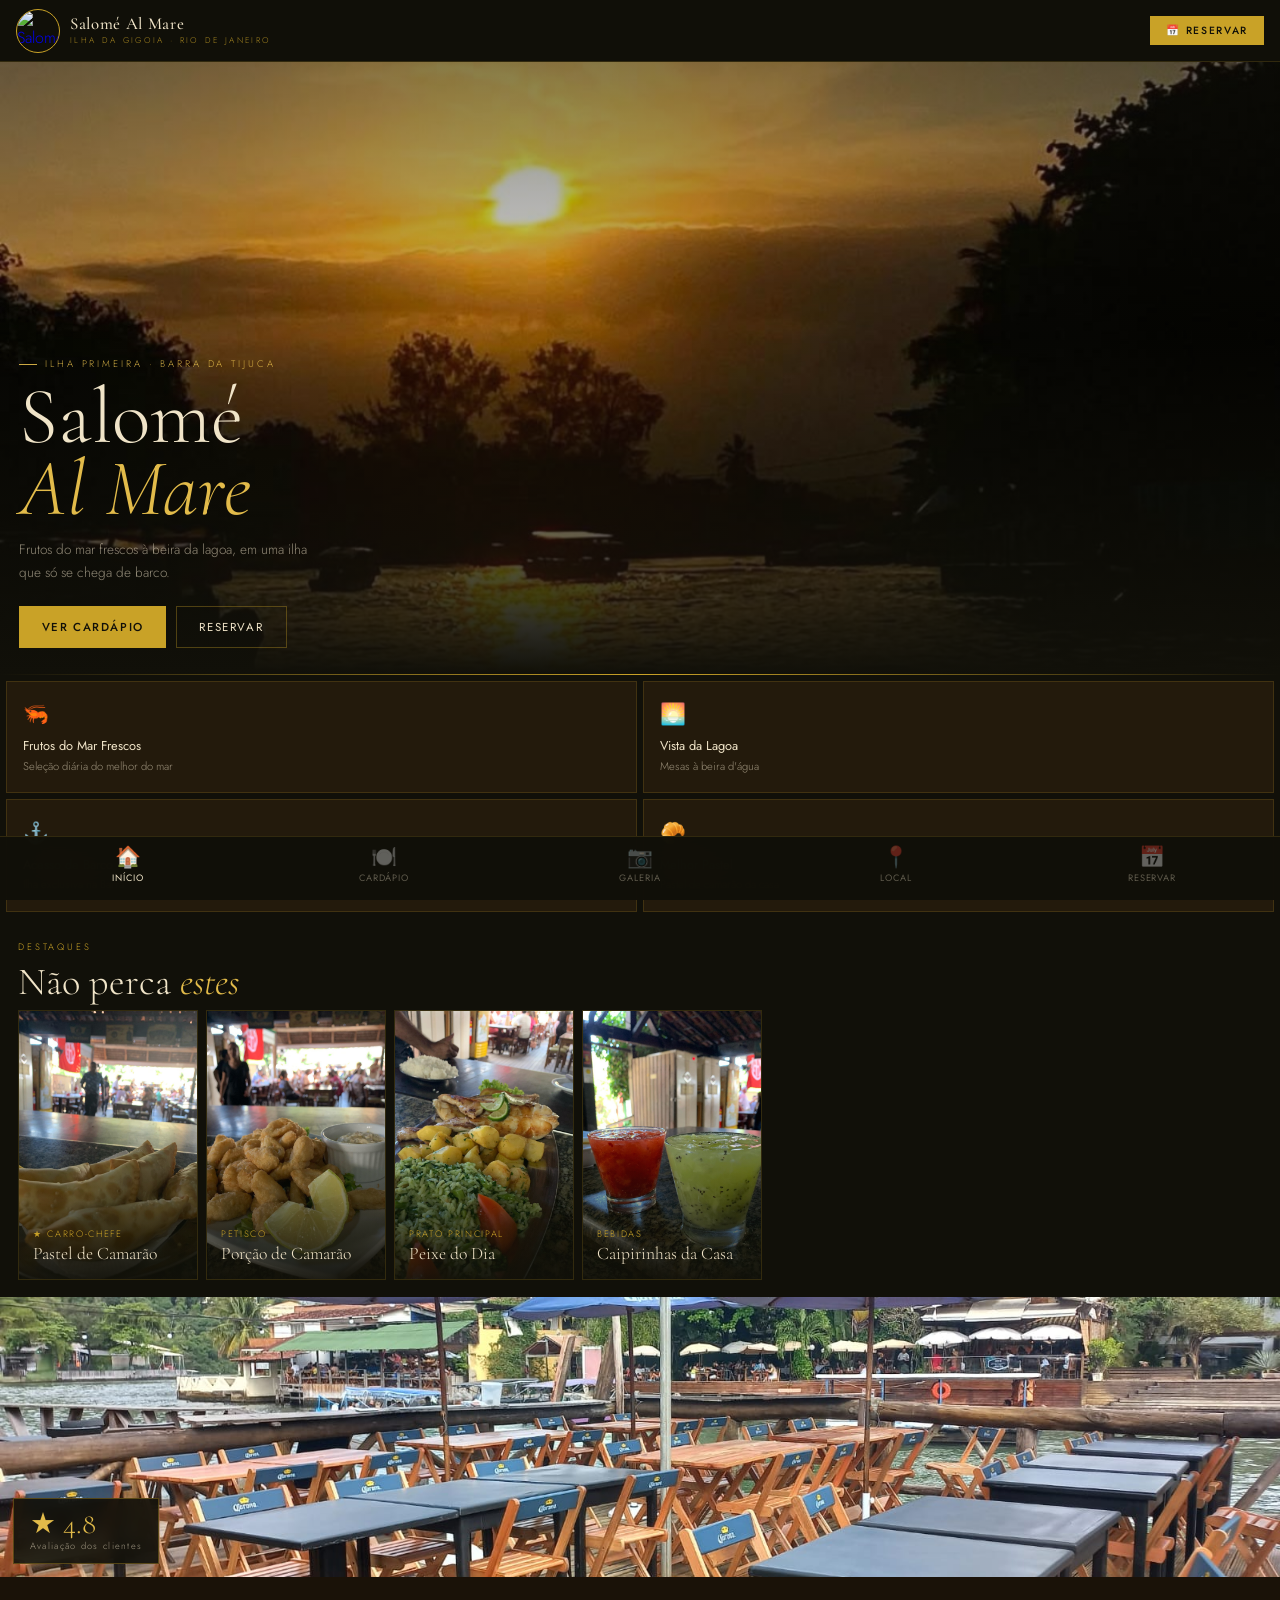
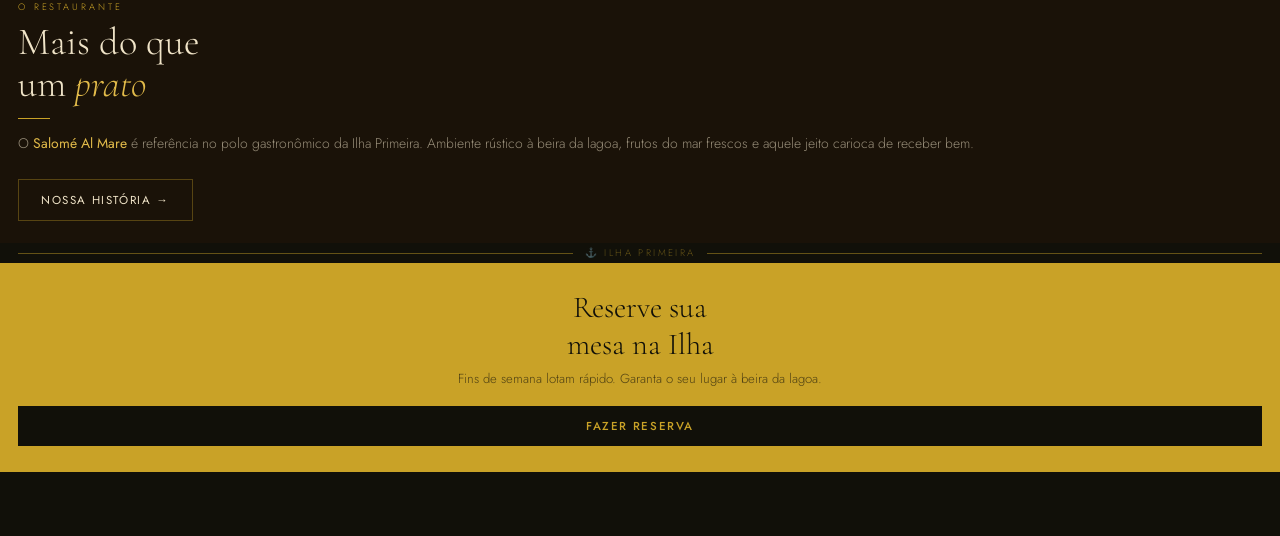
==== commit 4cb7692f: "novo" ====
--- a/index.html
+++ b/index.html
@@ -6,30 +6,34 @@
 <meta name="apple-mobile-web-app-capable" content="yes">
 <meta name="apple-mobile-web-app-status-bar-style" content="black-translucent">
 <meta name="apple-mobile-web-app-title" content="Salomé">
-<meta name="theme-color" content="#071420">
+<meta name="theme-color" content="#111009">
 <link rel="manifest" href="manifest.json">
-<title>Salomé All Mare</title>
+<title>Salomé All Mare — Ilha da Gigoia</title>
 <link href="https://fonts.googleapis.com/css2?family=Cormorant+Garamond:ital,wght@0,300;0,400;0,500;1,300;1,400&family=Jost:wght@300;400;500&display=swap" rel="stylesheet">
 <link rel="stylesheet" href="app.css">
 </head>
 <body>
 
-<!-- HEADER -->
 <header class="app-header">
-  <a href="index.html" class="app-header-logo">Salomé All Mare <span>Ilha da Gigoia · Rio de Janeiro</span></a>
-  <a href="reservas.html" class="app-header-action" title="Reservar">🍽️</a>
+  <a href="index.html" class="header-logo-wrap">
+    <img src="imagens/logo.png" alt="Salomé Al Mare Logo" class="header-logo-img">
+    <div class="header-logo-text">
+      <span class="name">Salomé Al Mare</span>
+      <span class="sub">Ilha da Gigoia · Rio de Janeiro</span>
+    </div>
+  </a>
+  <a href="reservas.html" class="header-btn">📅 Reservar</a>
 </header>
 
-<!-- PAGE -->
 <main class="page">
 
   <!-- HERO -->
   <div class="hero">
-    <div class="hero-bg" style="background-image:url('https://images.unsplash.com/photo-1506929562872-bb421503ef21?auto=format&w=900&q=85')"></div>
+    <div class="hero-bg" style="background-image:url('imagens/lagoa.jpeg');background-position:center 30%"></div>
     <div class="hero-overlay"></div>
     <div class="hero-content">
       <div class="hero-tag">Ilha Primeira · Barra da Tijuca</div>
-      <h1>Salomé<br><em>All Mare</em></h1>
+      <h1>Salomé<br><em>Al Mare</em></h1>
       <p class="hero-sub">Frutos do mar frescos à beira da lagoa, em uma ilha que só se chega de barco.</p>
       <div class="hero-actions">
         <a href="cardapio.html" class="btn btn-primary">Ver Cardápio</a>
@@ -37,6 +41,8 @@
       </div>
     </div>
   </div>
+
+  <div class="gold-line"></div>
 
   <!-- FEATURES -->
   <div class="feat-grid reveal">
@@ -46,7 +52,7 @@
       <div class="feat-desc">Seleção diária do melhor do mar</div>
     </div>
     <div class="feat-card">
-      <div class="feat-icon">🌊</div>
+      <div class="feat-icon">🌅</div>
       <div class="feat-title">Vista da Lagoa</div>
       <div class="feat-desc">Mesas à beira d'água</div>
     </div>
@@ -56,28 +62,20 @@
       <div class="feat-desc">Ilha exclusiva na Barra</div>
     </div>
     <div class="feat-card">
-      <div class="feat-icon">🏅</div>
+      <div class="feat-icon">🥐</div>
       <div class="feat-title">Melhor Pastel</div>
-      <div class="feat-desc">Famoso pastel de camarão</div>
+      <div class="feat-desc">Pastel de camarão da casa</div>
     </div>
   </div>
 
   <!-- DESTAQUES -->
   <div class="sec-header reveal">
     <span class="section-label">Destaques</span>
-    <h2 class="section-title">Não <em>perca</em></h2>
+    <h2 class="section-title">Não perca <em>estes</em></h2>
   </div>
-  <div class="hscroll" style="padding-top:1rem">
+  <div class="hscroll">
     <div class="hcard">
-      <img src="https://images.unsplash.com/photo-1565557623262-b51c2513a641?auto=format&w=400&q=80" alt="Tábua de Frutos do Mar">
-      <div class="hcard-overlay"></div>
-      <div class="hcard-content">
-        <div class="hcard-tag">Para Compartilhar</div>
-        <div class="hcard-title">Tábua de Frutos do Mar</div>
-      </div>
-    </div>
-    <div class="hcard">
-      <img src="https://images.unsplash.com/photo-1559339352-11d035aa65de?auto=format&w=400&q=80" alt="Pastel de Camarão">
+      <img src="imagens/pastel.jpg" alt="Pastel de Camarão">
       <div class="hcard-overlay"></div>
       <div class="hcard-content">
         <div class="hcard-tag">★ Carro-chefe</div>
@@ -85,70 +83,67 @@
       </div>
     </div>
     <div class="hcard">
-      <img src="https://images.unsplash.com/photo-1574484284002-952d92456975?auto=format&w=400&q=80" alt="Prato do Chef">
+      <img src="imagens/camarao_porcao.jpg" alt="Porção de Camarão">
+      <div class="hcard-overlay"></div>
+      <div class="hcard-content">
+        <div class="hcard-tag">Petisco</div>
+        <div class="hcard-title">Porção de Camarão</div>
+      </div>
+    </div>
+    <div class="hcard">
+      <img src="imagens/prato.jpg" alt="Prato do Dia">
       <div class="hcard-overlay"></div>
       <div class="hcard-content">
         <div class="hcard-tag">Prato Principal</div>
-        <div class="hcard-title">Moqueca Carioca</div>
+        <div class="hcard-title">Peixe do Dia</div>
       </div>
     </div>
     <div class="hcard">
-      <img src="https://images.unsplash.com/photo-1501786223405-6d024d7c3b8d?auto=format&w=400&q=80" alt="Vista da Lagoa">
+      <img src="imagens/caipirinha.jpg" alt="Caipirinhas">
       <div class="hcard-overlay"></div>
       <div class="hcard-content">
-        <div class="hcard-tag">Atmosfera</div>
-        <div class="hcard-title">Vista da Lagoa</div>
+        <div class="hcard-tag">Bebidas</div>
+        <div class="hcard-title">Caipirinhas da Casa</div>
       </div>
     </div>
   </div>
 
   <!-- SOBRE TEASER -->
-  <div class="about-img reveal">
-    <img src="https://images.unsplash.com/photo-1414235077428-338989a2e8c0?auto=format&w=800&q=85" alt="Interior do restaurante">
-    <div class="about-badge">
+  <div class="photo-block reveal">
+    <img src="imagens/deck.jpg" alt="Deck do restaurante">
+    <div class="photo-badge">
       <div class="big">★ 4.8</div>
       <div class="small">Avaliação dos clientes</div>
     </div>
   </div>
   <div class="about-text reveal">
     <span class="section-label">O Restaurante</span>
-    <h2 class="section-title">Uma experiência<br>além do <em>prato</em></h2>
+    <h2 class="section-title">Mais do que<br>um <em>prato</em></h2>
     <div class="divider"></div>
-    <p>O <strong>Salomé All Mare</strong> é um dos pilares do polo gastronômico da Ilha Primeira, na Barra da Tijuca. Ambiente acolhedor, vista para a lagoa e os melhores frutos do mar do Rio.</p>
-    <a href="sobre.html" class="btn btn-outline" style="margin-top:0.8rem">Nossa História →</a>
+    <p>O <strong>Salomé Al Mare</strong> é referência no polo gastronômico da Ilha Primeira. Ambiente rústico à beira da lagoa, frutos do mar frescos e aquele jeito carioca de receber bem.</p>
+    <a href="sobre.html" class="btn btn-outline" style="margin-top:0.6rem">Nossa História →</a>
   </div>
 
-  <!-- CTA BANNER -->
+  <!-- ORNAMENT -->
+  <div style="padding:0 1.1rem">
+    <div class="ornament">⚓ Ilha Primeira</div>
+  </div>
+
+  <!-- CTA -->
   <div class="cta-banner reveal">
-    <h3>Reserve sua<br><em style="color:rgba(251,247,239,0.8)">mesa hoje</em></h3>
+    <h3>Reserve sua<br>mesa na Ilha</h3>
     <p>Fins de semana lotam rápido. Garanta o seu lugar à beira da lagoa.</p>
-    <a href="reservas.html" class="btn btn-ivory btn-full">Fazer Reserva</a>
+    <a href="reservas.html" class="btn btn-dark-solid btn-full">Fazer Reserva</a>
   </div>
 
 </main>
 
-<!-- BOTTOM NAV -->
 <nav class="bottom-nav">
-  <a href="index.html" class="nav-item active">
-    <span class="nav-icon">🏠</span>
-    <span class="nav-label">Início</span>
-  </a>
-  <a href="cardapio.html" class="nav-item">
-    <span class="nav-icon">🍽️</span>
-    <span class="nav-label">Cardápio</span>
-  </a>
-  <a href="galeria.html" class="nav-item">
-    <span class="nav-icon">📷</span>
-    <span class="nav-label">Galeria</span>
-  </a>
-  <a href="localizacao.html" class="nav-item">
-    <span class="nav-icon">📍</span>
-    <span class="nav-label">Local</span>
-  </a>
-  <a href="reservas.html" class="nav-item">
-    <span class="nav-icon">📅</span>
-    <span class="nav-label">Reservar</span>
-  </a>
+  <a href="index.html" class="nav-item active"><span class="nav-icon">🏠</span><span class="nav-label">Início</span></a>
+  <a href="cardapio.html" class="nav-item"><span class="nav-icon">🍽️</span><span class="nav-label">Cardápio</span></a>
+  <a href="galeria.html" class="nav-item"><span class="nav-icon">📷</span><span class="nav-label">Galeria</span></a>
+  <a href="localizacao.html" class="nav-item"><span class="nav-icon">📍</span><span class="nav-label">Local</span></a>
+  <a href="reservas.html" class="nav-item"><span class="nav-icon">📅</span><span class="nav-label">Reservar</span></a>
 </nav>
 
 <script>
--- a/app.css
+++ b/app.css
@@ -2,70 +2,86 @@
 html { font-size: 16px; -webkit-text-size-adjust: 100%; }
 
 :root {
-  --ocean:       #0B1E2D;
-  --deep:        #071420;
-  --surface:     #0F2336;
-  --sand:        #F2E8D5;
-  --ivory:       #FBF7EF;
-  --muted:       rgba(242,232,213,0.55);
-  --coral:       #C05A3A;
-  --coral-light: #D4795C;
-  --gold:        #C8973A;
-  --gold-light:  #DDB96A;
-  --border:      rgba(242,232,213,0.12);
-  --border-md:   rgba(242,232,213,0.22);
-  --nav-h:       72px;
-  --safe-bottom: env(safe-area-inset-bottom, 0px);
-  --header-h:    56px;
+  --charcoal:    #111009;
+  --dark:        #1A1208;
+  --surface:     #231A0C;
+  --sand:        #F0E4C8;
+  --ivory:       #FAF5E8;
+  --muted:       rgba(240,228,200,0.58);
+  --gold:        #C9A227;
+  --gold-light:  #E2BB4A;
+  --gold-dim:    rgba(201,162,39,0.35);
+  --coral:       #B5461E;
+  --coral-light: #CC5A30;
+  --border:      rgba(201,162,39,0.18);
+  --border-md:   rgba(201,162,39,0.35);
+  --nav-h:       64px;
+  --safe-b:      env(safe-area-inset-bottom, 0px);
+  --header-h:    62px;
 }
 
 body {
-  background: var(--deep);
+  background: var(--charcoal);
   color: var(--sand);
   font-family: 'Jost', sans-serif;
   font-weight: 300;
   overflow-x: hidden;
   -webkit-tap-highlight-color: transparent;
   touch-action: manipulation;
-  padding-bottom: calc(var(--nav-h) + var(--safe-bottom));
-}
-
-/* ── TOP HEADER ── */
+  padding-bottom: calc(var(--nav-h) + var(--safe-b));
+}
+
+/* ── HEADER ── */
 .app-header {
   position: fixed; top: 0; left: 0; right: 0; z-index: 100;
   height: var(--header-h);
-  background: rgba(7,20,32,0.96);
+  background: rgba(17,16,9,0.97);
   backdrop-filter: blur(20px);
   -webkit-backdrop-filter: blur(20px);
   border-bottom: 0.5px solid var(--border);
   display: flex; align-items: center; justify-content: space-between;
-  padding: 0 1.2rem;
+  padding: 0 1rem;
   padding-top: env(safe-area-inset-top, 0px);
 }
-.app-header-logo {
+.header-logo-wrap {
+  display: flex; align-items: center; gap: 10px;
+  text-decoration: none;
+}
+.header-logo-img {
+  width: 44px; height: 44px; border-radius: 50%;
+  object-fit: cover; border: 1.5px solid var(--gold);
+  flex-shrink: 0;
+}
+.header-logo-text {
+  display: flex; flex-direction: column; line-height: 1;
+}
+.header-logo-text .name {
   font-family: 'Cormorant Garamond', serif;
-  font-size: 1.15rem; font-weight: 500; color: var(--sand);
-  letter-spacing: 0.03em; text-decoration: none;
-  line-height: 1;
-}
-.app-header-logo span {
-  display: block; font-family: 'Jost', sans-serif;
-  font-size: 0.55rem; letter-spacing: 0.26em;
-  text-transform: uppercase; opacity: 0.45; margin-top: 2px;
-}
-.app-header-action {
-  width: 36px; height: 36px; border-radius: 50%;
-  background: var(--coral); border: none;
-  display: flex; align-items: center; justify-content: center;
-  cursor: pointer; text-decoration: none; font-size: 1rem;
-}
+  font-size: 1.05rem; font-weight: 500;
+  color: var(--sand); letter-spacing: 0.04em;
+}
+.header-logo-text .sub {
+  font-size: 0.52rem; letter-spacing: 0.28em;
+  text-transform: uppercase; color: var(--gold);
+  opacity: 0.8; margin-top: 3px;
+}
+.header-btn {
+  background: var(--gold); color: var(--charcoal);
+  border: none; padding: 0.45rem 1rem;
+  font-family: 'Jost', sans-serif; font-size: 0.65rem;
+  letter-spacing: 0.16em; text-transform: uppercase;
+  font-weight: 500; cursor: pointer; text-decoration: none;
+  display: flex; align-items: center; gap: 5px;
+  transition: background 0.2s;
+}
+.header-btn:active { background: var(--gold-light); }
 
 /* ── BOTTOM NAV ── */
 .bottom-nav {
   position: fixed; bottom: 0; left: 0; right: 0; z-index: 100;
-  height: calc(var(--nav-h) + var(--safe-bottom));
-  padding-bottom: var(--safe-bottom);
-  background: rgba(7,20,32,0.97);
+  height: calc(var(--nav-h) + var(--safe-b));
+  padding-bottom: var(--safe-b);
+  background: rgba(17,16,9,0.98);
   backdrop-filter: blur(24px);
   -webkit-backdrop-filter: blur(24px);
   border-top: 0.5px solid var(--border);
@@ -74,39 +90,24 @@
 .nav-item {
   flex: 1; display: flex; flex-direction: column;
   align-items: center; justify-content: center;
-  padding: 0.75rem 0.25rem 0;
+  padding: 0.65rem 0.2rem 0;
   text-decoration: none; color: var(--sand);
-  opacity: 0.38; transition: opacity 0.18s;
-  -webkit-tap-highlight-color: transparent;
-  gap: 4px;
+  opacity: 0.35; transition: opacity 0.15s;
+  gap: 3px;
 }
 .nav-item.active { opacity: 1; }
-.nav-item.active .nav-icon { color: var(--coral); }
-.nav-icon {
-  font-size: 1.4rem; line-height: 1;
-  transition: transform 0.18s;
-}
-.nav-item.active .nav-icon { transform: scale(1.1); }
-.nav-label {
-  font-size: 0.6rem; letter-spacing: 0.08em;
-  text-transform: uppercase; font-weight: 400;
-  line-height: 1;
-}
-
-/* ── PAGE WRAPPER ── */
-.page {
-  padding-top: var(--header-h);
-  min-height: 100vh;
-}
-
-/* ── HERO SECTION ── */
+.nav-item.active .nav-icon { color: var(--gold); }
+.nav-icon { font-size: 1.3rem; line-height: 1; }
+.nav-label { font-size: 0.58rem; letter-spacing: 0.1em; text-transform: uppercase; font-weight: 400; }
+
+/* ── PAGE ── */
+.page { padding-top: var(--header-h); min-height: 100vh; }
+
+/* ── HERO ── */
 .hero {
-  position: relative; height: calc(100svh - var(--header-h));
-  min-height: 500px;
-  display: flex; flex-direction: column;
-  justify-content: flex-end;
-  padding: 2rem 1.4rem;
-  overflow: hidden;
+  position: relative; height: 68vh; min-height: 420px; max-height: 620px;
+  display: flex; flex-direction: column; justify-content: flex-end;
+  padding: 1.6rem 1.2rem; overflow: hidden;
 }
 .hero-bg {
   position: absolute; inset: 0;
@@ -114,271 +115,245 @@
 }
 .hero-overlay {
   position: absolute; inset: 0;
-  background: linear-gradient(to top, rgba(7,20,32,1) 0%, rgba(7,20,32,0.2) 55%, rgba(7,20,32,0.5) 100%);
+  background: linear-gradient(to top, rgba(17,16,9,1) 0%, rgba(17,16,9,0.15) 55%, rgba(17,16,9,0.5) 100%);
 }
 .hero-content { position: relative; z-index: 2; }
 .hero-tag {
-  font-size: 0.62rem; letter-spacing: 0.3em; text-transform: uppercase;
+  font-size: 0.6rem; letter-spacing: 0.3em; text-transform: uppercase;
   color: var(--gold-light); display: flex; align-items: center;
-  gap: 8px; margin-bottom: 0.8rem; opacity: 0.9;
-}
-.hero-tag::before { content:''; display:block; width:20px; height:.5px; background:var(--gold-light); }
+  gap: 8px; margin-bottom: 0.6rem; opacity: 0.9;
+}
+.hero-tag::before { content:''; display:block; width:18px; height:.5px; background:var(--gold-light); }
 .hero h1 {
   font-family: 'Cormorant Garamond', serif;
-  font-size: clamp(3rem, 14vw, 5.5rem);
-  font-weight: 300; line-height: 0.92; color: var(--sand);
+  font-size: clamp(2.8rem, 13vw, 5rem);
+  font-weight: 300; line-height: 0.9; color: var(--sand);
 }
 .hero h1 em { font-style: italic; color: var(--gold-light); display: block; }
 .hero-sub {
-  font-size: 0.88rem; line-height: 1.75;
-  color: var(--muted); margin: 1rem 0 1.8rem;
-  max-width: 320px;
-}
-.hero-actions { display: flex; gap: 0.75rem; }
+  font-size: 0.85rem; line-height: 1.7;
+  color: var(--muted); margin: 0.8rem 0 1.4rem; max-width: 300px;
+}
+.hero-actions { display: flex; gap: 0.6rem; flex-wrap: wrap; }
 
 /* ── BUTTONS ── */
 .btn {
   display: inline-flex; align-items: center; justify-content: center;
   text-decoration: none; border: none; cursor: pointer;
-  font-family: 'Jost', sans-serif; font-size: 0.75rem;
-  letter-spacing: 0.16em; text-transform: uppercase;
-  padding: 0.85rem 1.6rem; transition: all 0.2s;
-  -webkit-tap-highlight-color: transparent;
-}
-.btn-primary { background: var(--coral); color: var(--ivory); }
-.btn-primary:active { background: var(--coral-light); transform: scale(0.97); }
+  font-family: 'Jost', sans-serif; font-size: 0.72rem;
+  letter-spacing: 0.14em; text-transform: uppercase; font-weight: 400;
+  padding: 0.75rem 1.4rem; transition: all 0.18s;
+}
+.btn-primary { background: var(--gold); color: var(--charcoal); font-weight: 500; }
+.btn-primary:active { background: var(--gold-light); transform: scale(0.97); }
 .btn-outline { border: 0.5px solid var(--border-md); color: var(--sand); background: transparent; }
-.btn-outline:active { background: rgba(242,232,213,0.08); transform: scale(0.97); }
+.btn-outline:active { background: rgba(201,162,39,0.1); }
 .btn-full { width: 100%; }
-.btn-whatsapp { background: #25D366; color: #fff; gap: 8px; }
-.btn-whatsapp:active { background: #1fbd5a; transform: scale(0.97); }
-
-/* ── CHIP STRIP ── */
-.chip-strip {
-  display: flex; gap: 8px; overflow-x: auto; padding: 1.2rem 1.4rem;
-  scrollbar-width: none; -ms-overflow-style: none;
-  border-bottom: 0.5px solid var(--border);
-}
-.chip-strip::-webkit-scrollbar { display: none; }
-.chip {
-  flex-shrink: 0; padding: 0.45rem 1rem;
-  border: 0.5px solid var(--border); font-size: 0.72rem;
-  letter-spacing: 0.12em; text-transform: uppercase;
-  background: transparent; color: var(--sand);
-  cursor: pointer; white-space: nowrap; opacity: 0.55;
-  transition: all 0.18s; font-family: 'Jost', sans-serif;
-}
-.chip.active { background: var(--coral); border-color: var(--coral); opacity: 1; }
+.btn-wpp { background: #25D366; color: #fff; gap: 8px; }
+.btn-wpp:active { background: #1fbd5a; transform: scale(0.97); }
+.btn-dark { background: var(--charcoal); color: var(--gold); border: 0.5px solid var(--border-md); }
+
+/* ── ORNAMENT ── */
+.ornament {
+  display: flex; align-items: center; gap: 0.7rem;
+  color: var(--gold); opacity: 0.45; font-size: 0.6rem;
+  letter-spacing: 0.25em; text-transform: uppercase; margin: 0.2rem 0;
+}
+.ornament::before, .ornament::after {
+  content:''; flex:1; height: 0.5px; background: currentColor;
+}
+
+/* ── FEATURES ── */
+.feat-grid { display: grid; grid-template-columns: 1fr 1fr; gap: 6px; padding: 6px; }
+.feat-card {
+  background: var(--surface); border: 0.5px solid var(--border);
+  padding: 1.1rem 1rem;
+}
+.feat-icon { font-size: 1.3rem; margin-bottom: 0.45rem; }
+.feat-title { font-size: 0.8rem; color: var(--sand); font-weight: 400; margin-bottom: 0.15rem; }
+.feat-desc { font-size: 0.7rem; line-height: 1.5; color: var(--muted); }
+
+/* ── HORIZONTAL SCROLL ── */
+.hscroll {
+  display: flex; gap: 8px; overflow-x: auto;
+  padding: 0 1.1rem 1.1rem; scrollbar-width: none;
+}
+.hscroll::-webkit-scrollbar { display: none; }
+.hcard {
+  flex-shrink: 0; width: 180px;
+  position: relative; overflow: hidden; aspect-ratio: 2/3;
+  border: 0.5px solid var(--border);
+}
+.hcard img { width:100%; height:100%; object-fit:cover; display:block; transition:transform .5s; }
+.hcard:active img { transform: scale(1.04); }
+.hcard-overlay {
+  position: absolute; inset: 0;
+  background: linear-gradient(to top, rgba(17,16,9,0.93), transparent 55%);
+}
+.hcard-content { position:absolute; bottom:0; left:0; right:0; padding:0.9rem; }
+.hcard-tag { font-size:0.58rem; letter-spacing:0.18em; text-transform:uppercase; color:var(--gold); margin-bottom:0.25rem; }
+.hcard-title { font-family:'Cormorant Garamond',serif; font-size:1.1rem; color:var(--sand); line-height:1.15; }
 
 /* ── SECTION ── */
-.section { padding: 2rem 1.4rem; }
-.section.ocean { background: var(--ocean); }
-.section.surface { background: var(--surface); }
+.section { padding: 1.6rem 1.1rem; }
 .section-label {
-  font-size: 0.6rem; letter-spacing: 0.3em; text-transform: uppercase;
-  color: var(--gold); display: block; margin-bottom: 0.6rem;
+  font-size: 0.58rem; letter-spacing: 0.32em; text-transform: uppercase;
+  color: var(--gold); display: block; margin-bottom: 0.5rem;
 }
 .section-title {
   font-family: 'Cormorant Garamond', serif;
-  font-size: clamp(1.8rem, 8vw, 2.4rem); font-weight: 300;
+  font-size: clamp(1.7rem, 7.5vw, 2.4rem); font-weight: 300;
   color: var(--sand); line-height: 1.1;
 }
 .section-title em { font-style: italic; color: var(--gold-light); }
-.divider { width: 36px; height: 0.5px; background: var(--coral); margin: 1rem 0; }
-
-/* ── FEATURE CARDS ── */
-.feat-grid {
-  display: grid; grid-template-columns: 1fr 1fr; gap: 8px;
-  padding: 1.4rem;
-}
-.feat-card {
-  background: var(--ocean); border: 0.5px solid var(--border);
-  padding: 1.4rem 1.2rem; border-radius: 2px;
-  transition: border-color 0.2s;
-}
-.feat-card:active { border-color: var(--border-md); }
-.feat-icon { font-size: 1.5rem; margin-bottom: 0.6rem; }
-.feat-title { font-size: 0.82rem; color: var(--sand); font-weight: 400; margin-bottom: 0.2rem; }
-.feat-desc { font-size: 0.72rem; line-height: 1.55; color: var(--muted); }
-
-/* ── HORIZONTAL SCROLL CARDS ── */
-.hscroll {
-  display: flex; gap: 12px; overflow-x: auto;
-  padding: 0 1.4rem 1.4rem; scrollbar-width: none;
-}
-.hscroll::-webkit-scrollbar { display: none; }
-.hcard {
-  flex-shrink: 0; width: 220px;
-  position: relative; overflow: hidden;
-  aspect-ratio: 3/4; border: 0.5px solid var(--border);
-}
-.hcard img {
-  width: 100%; height: 100%; object-fit: cover; display: block;
-  transition: transform 0.5s;
-}
-.hcard:active img { transform: scale(1.03); }
-.hcard-overlay {
-  position: absolute; inset: 0;
-  background: linear-gradient(to top, rgba(7,20,32,0.92), transparent 55%);
-}
-.hcard-content {
-  position: absolute; bottom: 0; left: 0; right: 0;
-  padding: 1.2rem;
-}
-.hcard-tag { font-size: 0.6rem; letter-spacing: 0.18em; text-transform: uppercase; color: var(--coral-light); margin-bottom: 0.3rem; }
-.hcard-title { font-family: 'Cormorant Garamond', serif; font-size: 1.2rem; color: var(--sand); line-height: 1.2; }
-
-/* ── MENU ITEMS ── */
+.divider { width: 32px; height: 0.5px; background: var(--gold); margin: 0.8rem 0; }
+
+/* ── PHOTO BLOCK ── */
+.photo-block { position:relative; overflow:hidden; }
+.photo-block img { width:100%; display:block; max-height:280px; object-fit:cover; }
+.photo-badge {
+  position:absolute; bottom:0.8rem; left:0.8rem;
+  background: rgba(17,16,9,0.9); border: 0.5px solid var(--border-md);
+  padding: 0.7rem 1rem; backdrop-filter: blur(8px);
+}
+.photo-badge .big { font-family:'Cormorant Garamond',serif; font-size:1.8rem; color:var(--gold-light); font-weight:300; line-height:1; }
+.photo-badge .small { font-size:0.58rem; letter-spacing:0.14em; opacity:.6; }
+.about-text { padding: 1.4rem 1.1rem; background: var(--dark); }
+.about-text p { font-size:0.87rem; line-height:1.8; color:var(--muted); margin-bottom:0.8rem; }
+.about-text p strong { color:var(--gold-light); font-weight:400; }
+
+/* ── CTA BANNER ── */
+.cta-banner {
+  background: var(--gold); padding: 1.6rem 1.1rem; text-align:center;
+}
+.cta-banner h3 {
+  font-family:'Cormorant Garamond',serif;
+  font-size:1.9rem; color:var(--charcoal); font-weight:300; margin-bottom:0.4rem;
+}
+.cta-banner p { font-size:0.82rem; color:rgba(17,16,9,0.65); margin-bottom:1.1rem; }
+.btn-dark-solid { background:var(--charcoal); color:var(--gold); font-weight:500; }
+.btn-dark-solid:active { background: var(--dark); }
+
+/* ── MENU ITEM ── */
 .menu-item {
-  display: flex; gap: 1rem; padding: 1.2rem 1.4rem;
-  border-bottom: 0.5px solid var(--border);
-  align-items: flex-start;
-  transition: background 0.15s;
-}
-.menu-item:active { background: rgba(242,232,213,0.04); }
-.menu-item-photo {
-  width: 80px; height: 80px; flex-shrink: 0;
-  overflow: hidden; background: var(--ocean);
-}
-.menu-item-photo img { width: 100%; height: 100%; object-fit: cover; display: block; }
-.menu-item-info { flex: 1; }
-.menu-item-badge {
-  font-size: 0.58rem; letter-spacing: 0.18em; text-transform: uppercase;
-  color: var(--coral-light); margin-bottom: 0.3rem;
-}
-.menu-item-name {
-  font-family: 'Cormorant Garamond', serif;
-  font-size: 1.1rem; color: var(--sand); font-weight: 400; margin-bottom: 0.3rem;
-}
-.menu-item-desc { font-size: 0.76rem; line-height: 1.6; color: var(--muted); }
-.menu-item.featured { background: rgba(200,151,58,0.04); border-color: rgba(200,151,58,0.2); }
-.menu-item.featured .menu-item-badge { color: var(--gold); }
-
-/* ── MASONRY GALLERY ── */
-.gallery-grid {
-  columns: 2; gap: 4px; padding: 4px;
-}
-.gallery-item {
-  break-inside: avoid; margin-bottom: 4px;
-  position: relative; overflow: hidden;
-}
-.gallery-item img { width: 100%; display: block; }
-.gallery-item-overlay {
-  position: absolute; inset: 0;
-  background: rgba(7,20,32,0.0); transition: background 0.3s;
-  display: flex; align-items: flex-end; padding: 0.8rem;
-}
-.gallery-item:active .gallery-item-overlay { background: rgba(7,20,32,0.5); }
+  display:flex; gap:0.8rem; padding:1rem 1.1rem;
+  border-bottom:0.5px solid var(--border); align-items:flex-start;
+  transition:background 0.15s;
+}
+.menu-item:active { background:rgba(201,162,39,0.05); }
+.menu-item-photo { width:76px; height:76px; flex-shrink:0; overflow:hidden; background:var(--surface); }
+.menu-item-photo img { width:100%; height:100%; object-fit:cover; display:block; }
+.menu-item-photo.emoji { display:flex; align-items:center; justify-content:center; font-size:2.2rem; }
+.menu-item-badge { font-size:0.57rem; letter-spacing:0.18em; text-transform:uppercase; color:var(--gold); margin-bottom:0.25rem; }
+.menu-item-name { font-family:'Cormorant Garamond',serif; font-size:1.1rem; color:var(--sand); font-weight:400; margin-bottom:0.25rem; line-height:1.2; }
+.menu-item-desc { font-size:0.75rem; line-height:1.6; color:var(--muted); }
+.menu-item.featured { background:rgba(201,162,39,0.04); border-color:rgba(201,162,39,0.25); }
+
+/* ── CHIPS ── */
+.chip-strip {
+  display:flex; gap:6px; overflow-x:auto; padding:0.8rem 1.1rem;
+  scrollbar-width:none; border-bottom:0.5px solid var(--border);
+  background:var(--dark);
+  position:sticky; top:62px; z-index:98;
+}
+.chip-strip::-webkit-scrollbar { display:none; }
+.chip {
+  flex-shrink:0; padding:0.38rem 0.9rem;
+  border:0.5px solid var(--border); font-size:0.68rem;
+  letter-spacing:0.1em; text-transform:uppercase;
+  background:transparent; color:var(--sand); cursor:pointer;
+  white-space:nowrap; opacity:0.5; transition:all 0.15s;
+  font-family:'Jost',sans-serif;
+}
+.chip.active { background:var(--gold); border-color:var(--gold); opacity:1; color:var(--charcoal); font-weight:500; }
+
+/* ── GALLERY ── */
+.gallery-grid { columns:2; gap:4px; padding:4px; }
+.gallery-item { break-inside:avoid; margin-bottom:4px; overflow:hidden; position:relative; }
+.gallery-item img { width:100%; display:block; transition:transform .4s; }
+.gallery-item:active img { transform:scale(1.03); }
 
 /* ── STEPS ── */
 .step {
-  display: flex; gap: 1.2rem; padding: 1.4rem 1.4rem;
-  border-bottom: 0.5px solid var(--border);
-}
-.step-num {
-  font-family: 'Cormorant Garamond', serif;
-  font-size: 2rem; color: var(--coral); font-weight: 300;
-  min-width: 40px; line-height: 1;
-}
-.step-title { font-size: 0.9rem; color: var(--sand); font-weight: 400; margin-bottom: 0.3rem; }
-.step-desc { font-size: 0.8rem; line-height: 1.65; color: var(--muted); }
+  display:flex; gap:1rem; padding:1.1rem 1.1rem;
+  border-bottom:0.5px solid var(--border);
+}
+.step-num { font-family:'Cormorant Garamond',serif; font-size:2rem; color:var(--gold); font-weight:300; min-width:38px; line-height:1; }
+.step-title { font-size:0.88rem; color:var(--sand); font-weight:400; margin-bottom:0.25rem; }
+.step-desc { font-size:0.78rem; line-height:1.65; color:var(--muted); }
 
 /* ── INFO CARDS ── */
-.info-row {
-  display: grid; grid-template-columns: 1fr 1fr; gap: 4px;
-  padding: 0 1.4rem 1.4rem;
-}
-.info-card {
-  background: var(--ocean); border: 0.5px solid var(--border);
-  padding: 1.2rem; transition: border-color 0.15s;
-}
-.info-card:active { border-color: var(--border-md); }
-.info-label { font-size: 0.58rem; letter-spacing: 0.22em; text-transform: uppercase; color: var(--gold); margin-bottom: 0.4rem; }
-.info-value { font-size: 0.85rem; color: var(--sand); line-height: 1.45; }
+.info-row { display:grid; grid-template-columns:1fr 1fr; gap:4px; padding:0 1.1rem 1.1rem; }
+.info-card { background:var(--surface); border:0.5px solid var(--border); padding:1rem; }
+.info-label { font-size:0.57rem; letter-spacing:0.22em; text-transform:uppercase; color:var(--gold); margin-bottom:0.35rem; }
+.info-value { font-size:0.82rem; color:var(--sand); line-height:1.45; }
 
 /* ── MAP ── */
-.map-frame {
-  width: 100%; height: 260px;
-  border: none; overflow: hidden;
-}
-.map-frame iframe { width: 100%; height: 100%; border: 0; filter: invert(88%) hue-rotate(180deg) saturate(0.5); }
+.map-frame { width:100%; height:240px; border:none; overflow:hidden; }
+.map-frame iframe { width:100%; height:100%; border:0; filter:invert(88%) hue-rotate(180deg) saturate(0.4); }
 
 /* ── FORM ── */
-.form-group { margin-bottom: 1.2rem; }
-.form-group label {
-  display: block; font-size: 0.65rem; letter-spacing: 0.2em;
-  text-transform: uppercase; color: var(--gold); margin-bottom: 0.5rem;
-}
-.form-group input,
-.form-group select,
-.form-group textarea {
-  width: 100%; background: rgba(11,30,45,0.8);
-  border: 0.5px solid var(--border); color: var(--sand);
-  padding: 0.9rem 1rem; font-family: 'Jost', sans-serif;
-  font-size: 1rem; font-weight: 300; outline: none;
-  -webkit-appearance: none; border-radius: 0;
-  transition: border-color 0.2s;
-}
-.form-group input:focus,
-.form-group select:focus,
-.form-group textarea:focus { border-color: rgba(200,151,58,0.5); }
-.form-group select option { background: #0B1E2D; }
-.form-group textarea { min-height: 100px; resize: none; }
-
-/* ── ABOUT BLOCK ── */
-.about-img {
-  width: 100%; aspect-ratio: 4/3; overflow: hidden;
-  position: relative;
-}
-.about-img img { width: 100%; height: 100%; object-fit: cover; display: block; }
-.about-badge {
-  position: absolute; bottom: 1rem; left: 1rem;
-  background: var(--ocean); border: 0.5px solid var(--border);
-  padding: 0.9rem 1.2rem;
-}
-.about-badge .big { font-family: 'Cormorant Garamond', serif; font-size: 2.2rem; color: var(--gold-light); font-weight: 300; line-height: 1; }
-.about-badge .small { font-size: 0.62rem; letter-spacing: 0.14em; opacity: 0.55; }
-.about-text { padding: 1.8rem 1.4rem; }
-.about-text p { font-size: 0.9rem; line-height: 1.85; color: var(--muted); margin-bottom: 0.9rem; }
-.about-text p strong { color: var(--gold-light); font-weight: 400; }
-
-/* ── CONTACT BLOCK ── */
-.contact-item {
-  display: flex; gap: 1rem; padding: 1.4rem;
-  border-bottom: 0.5px solid var(--border); align-items: flex-start;
-}
-.contact-icon { font-size: 1.4rem; min-width: 36px; }
-.contact-title { font-size: 0.85rem; color: var(--sand); font-weight: 400; margin-bottom: 0.3rem; }
-.contact-text { font-size: 0.8rem; color: var(--muted); line-height: 1.6; }
-.contact-link { display: inline-block; font-size: 0.72rem; letter-spacing: 0.12em; text-transform: uppercase; color: var(--gold-light); text-decoration: none; margin-top: 0.4rem; }
-
-/* ── BANNER ── */
-.cta-banner {
-  background: var(--coral); padding: 2rem 1.4rem;
-  text-align: center;
-}
-.cta-banner h3 {
-  font-family: 'Cormorant Garamond', serif;
-  font-size: 2rem; color: var(--ivory); font-weight: 300; margin-bottom: 0.5rem;
-}
-.cta-banner p { font-size: 0.85rem; color: rgba(251,247,239,0.75); margin-bottom: 1.4rem; }
-.btn-ivory { background: var(--ivory); color: var(--coral); }
-.btn-ivory:active { background: var(--sand); transform: scale(0.97); }
+.form-group { margin-bottom:1rem; }
+.form-group label { display:block; font-size:0.62rem; letter-spacing:0.2em; text-transform:uppercase; color:var(--gold); margin-bottom:0.45rem; }
+.form-group input, .form-group select, .form-group textarea {
+  width:100%; background:var(--surface);
+  border:0.5px solid var(--border); color:var(--sand);
+  padding:0.8rem 0.9rem; font-family:'Jost',sans-serif; font-size:0.95rem;
+  font-weight:300; outline:none; -webkit-appearance:none; border-radius:0;
+  transition:border-color 0.2s;
+}
+.form-group input:focus, .form-group select:focus, .form-group textarea:focus { border-color:var(--gold-dim); }
+.form-group select option { background:#1A1208; }
+.form-group textarea { min-height:90px; resize:none; }
+
+/* ── SOCIAL ROW ── */
+.social-row { display:flex; gap:6px; padding:1.1rem; }
+.social-btn {
+  flex:1; display:flex; align-items:center; justify-content:center;
+  gap:7px; padding:0.8rem; border:0.5px solid var(--border);
+  color:var(--sand); text-decoration:none; font-size:0.7rem;
+  letter-spacing:0.12em; text-transform:uppercase;
+  background:transparent; transition:border-color 0.2s;
+}
+.social-btn:active { background:rgba(201,162,39,0.08); }
+
+/* ── VALUE CARD ── */
+.value-card { background:var(--surface); border:0.5px solid var(--border); padding:1.4rem 1.1rem; margin:0 1.1rem 6px; }
+.value-icon { font-size:1.6rem; margin-bottom:0.7rem; }
+.value-title { font-family:'Cormorant Garamond',serif; font-size:1.2rem; color:var(--sand); margin-bottom:0.45rem; }
+
+/* ── TIMELINE ── */
+.timeline-item { display:flex; gap:1rem; padding:1.1rem 1.1rem; border-bottom:0.5px solid var(--border); }
+.timeline-year { font-family:'Cormorant Garamond',serif; font-size:1.3rem; color:var(--gold-light); font-weight:300; min-width:50px; }
+.timeline-title { font-size:0.88rem; color:var(--sand); font-weight:400; margin-bottom:0.25rem; }
+.timeline-text { font-size:0.78rem; color:var(--muted); line-height:1.6; }
+
+/* ── PAGE MINI HERO ── */
+.page-mini-hero { position:relative; height:180px; overflow:hidden; }
+.page-mini-hero img { width:100%; height:100%; object-fit:cover; filter:brightness(.4); }
+.page-mini-hero-content {
+  position:absolute; inset:0;
+  background:linear-gradient(to top,rgba(17,16,9,1),rgba(17,16,9,.2) 65%);
+  display:flex; align-items:flex-end; padding:1.2rem 1.1rem;
+}
+.page-mini-hero .eyebrow { font-size:0.58rem; letter-spacing:0.3em; text-transform:uppercase; color:var(--gold); display:block; margin-bottom:0.35rem; }
+.page-mini-hero h1 { font-family:'Cormorant Garamond',serif; font-size:2.1rem; font-weight:300; color:var(--sand); line-height:.92; }
+.page-mini-hero h1 em { font-style:italic; color:var(--gold-light); }
+
+/* ── EXP CARD ── */
+.exp-card { position:relative; overflow:hidden; margin:0 1.1rem 8px; border:0.5px solid var(--border); }
+.exp-card img { width:100%; aspect-ratio:16/9; object-fit:cover; display:block; filter:brightness(.5); }
+.exp-card-content { position:absolute; bottom:0; left:0; right:0; padding:1.1rem; }
+.exp-card-num { font-family:'Cormorant Garamond',serif; font-size:2.4rem; color:var(--gold); font-weight:300; opacity:.3; line-height:1; }
+.exp-card-title { font-family:'Cormorant Garamond',serif; font-size:1.4rem; color:var(--sand); font-weight:300; line-height:1.15; }
+.exp-card-text { font-size:0.78rem; line-height:1.6; color:var(--muted); margin-top:0.3rem; }
+
+/* ── SEC HEADER ── */
+.sec-header { padding:1.4rem 1.1rem 0.4rem; }
 
 /* ── REVEAL ── */
-.reveal { opacity: 0; transform: translateY(20px); transition: opacity 0.6s ease, transform 0.6s ease; }
-.reveal.visible { opacity: 1; transform: none; }
-
-/* ── SECTION HEADER ── */
-.sec-header { padding: 1.8rem 1.4rem 0.5rem; }
-
-/* ── SOCIAL BUTTONS ── */
-.social-row { display: flex; gap: 8px; padding: 1.4rem; }
-.social-btn {
-  flex: 1; display: flex; align-items: center; justify-content: center;
-  gap: 8px; padding: 0.9rem; border: 0.5px solid var(--border);
-  color: var(--sand); text-decoration: none; font-size: 0.72rem;
-  letter-spacing: 0.14em; text-transform: uppercase;
-  background: transparent; transition: border-color 0.2s;
-}
-.social-btn:active { background: rgba(242,232,213,0.06); }
+.reveal { opacity:0; transform:translateY(16px); transition:opacity 0.55s ease, transform 0.55s ease; }
+.reveal.visible { opacity:1; transform:none; }
+
+/* ── GOLD DIVIDER LINE ── */
+.gold-line { height:0.5px; background:linear-gradient(to right, transparent, var(--gold), transparent); margin:0; }
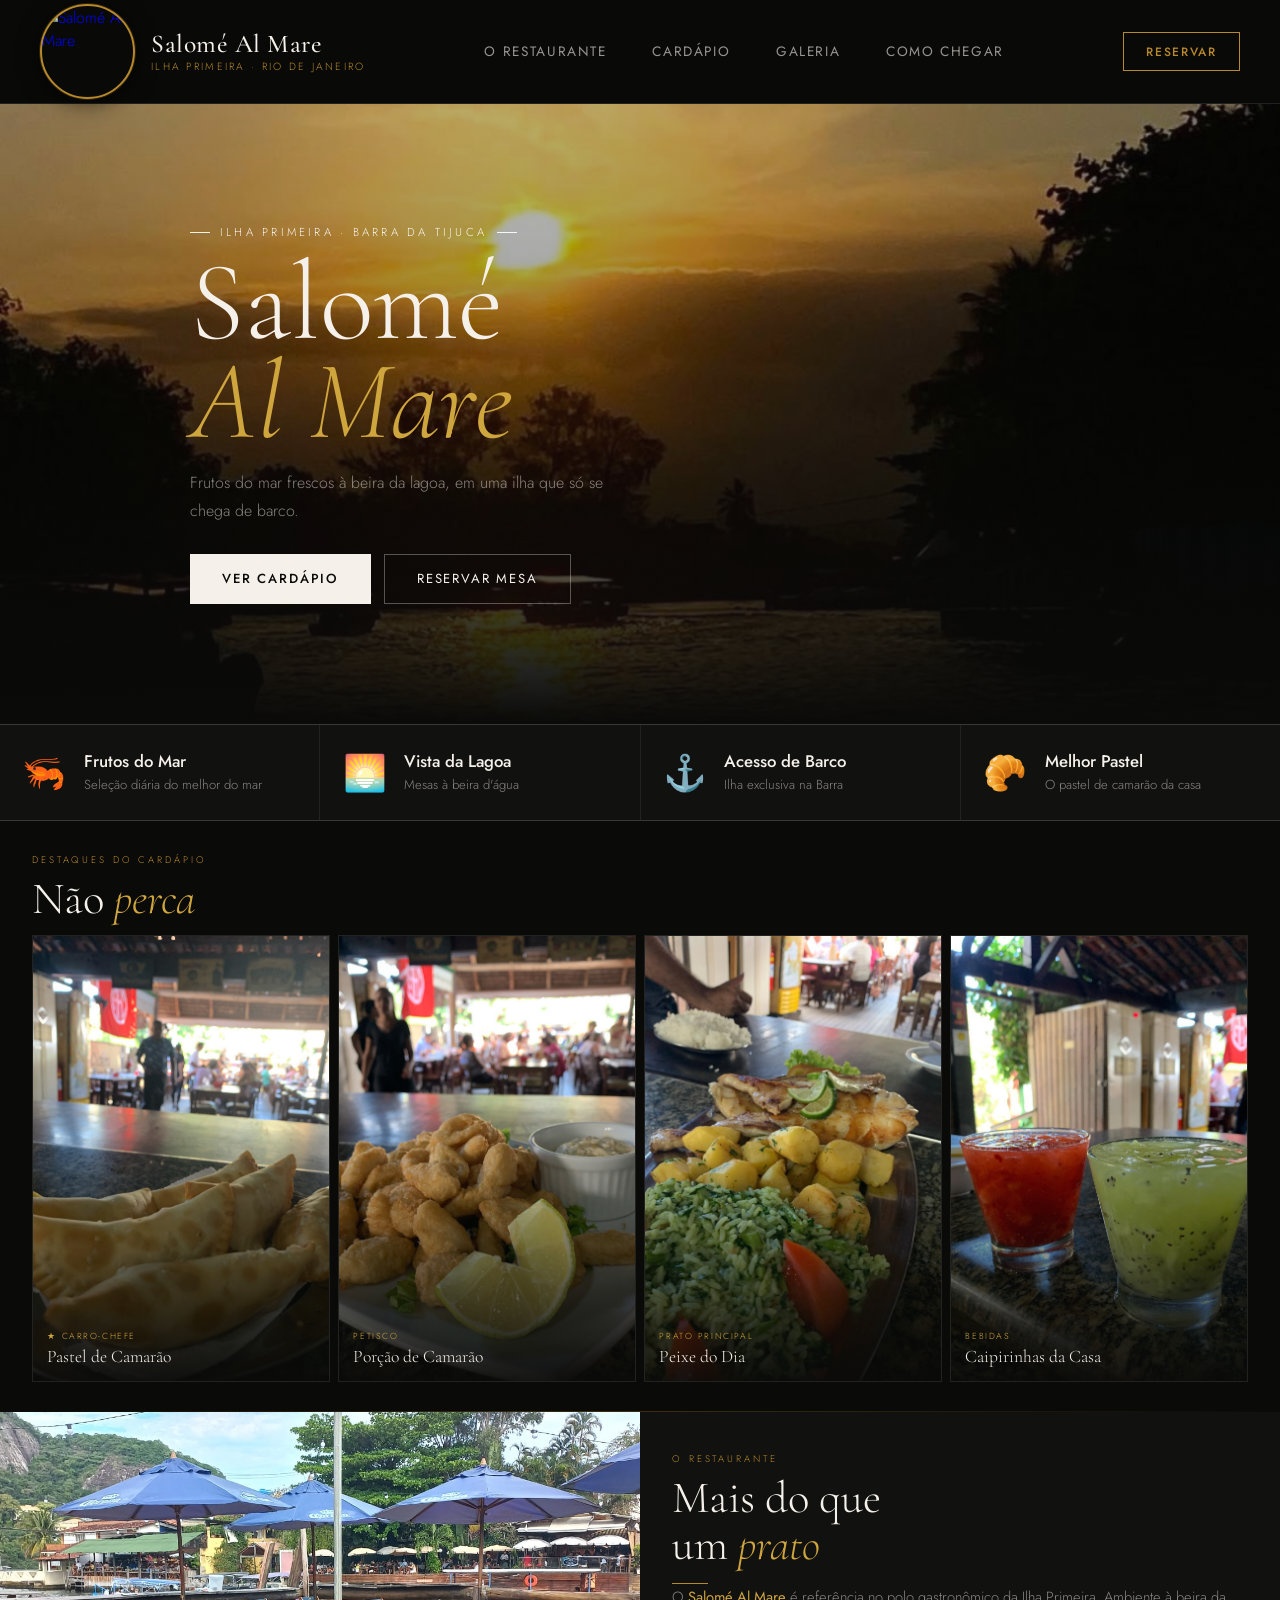
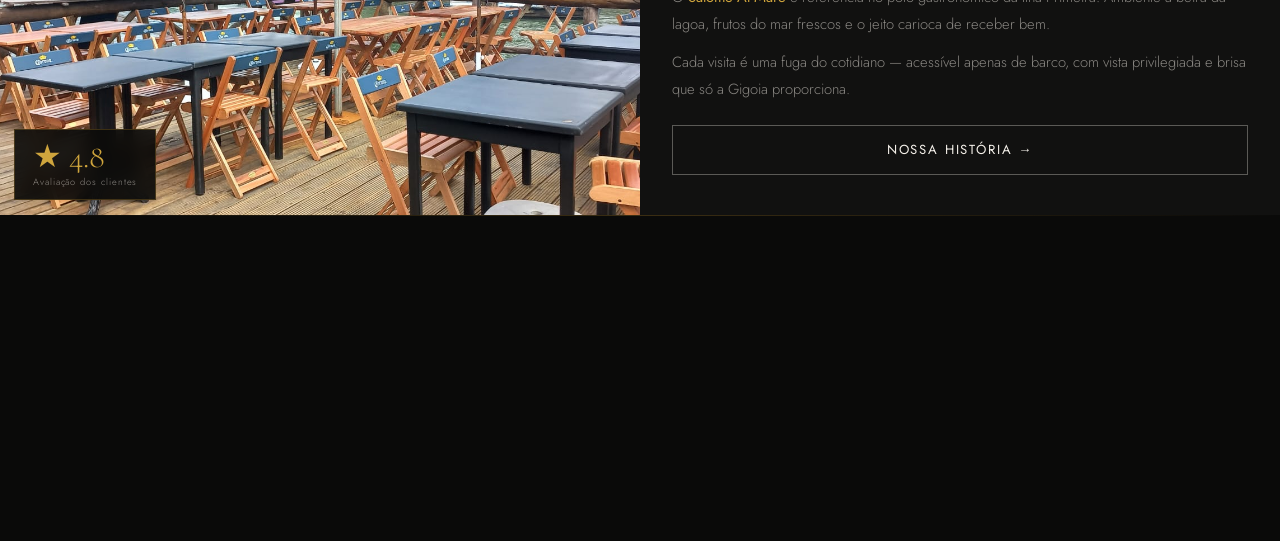
==== commit cc2520b0: "atualizado" ====
--- a/index.html
+++ b/index.html
@@ -1,28 +1,29 @@
 <!DOCTYPE html>
 <html lang="pt-BR">
 <head>
-<meta charset="UTF-8">
-<meta name="viewport" content="width=device-width, initial-scale=1.0, viewport-fit=cover">
+<meta charset="UTF-8"><meta name="viewport" content="width=device-width,initial-scale=1.0,viewport-fit=cover">
 <meta name="apple-mobile-web-app-capable" content="yes">
 <meta name="apple-mobile-web-app-status-bar-style" content="black-translucent">
-<meta name="apple-mobile-web-app-title" content="Salomé">
-<meta name="theme-color" content="#111009">
+<meta name="theme-color" content="#0A0A09">
 <link rel="manifest" href="manifest.json">
-<title>Salomé All Mare — Ilha da Gigoia</title>
+<title>Salomé Al Mare — Ilha Primeira </title>
 <link href="https://fonts.googleapis.com/css2?family=Cormorant+Garamond:ital,wght@0,300;0,400;0,500;1,300;1,400&family=Jost:wght@300;400;500&display=swap" rel="stylesheet">
 <link rel="stylesheet" href="app.css">
 </head>
 <body>
 
 <header class="app-header">
-  <a href="index.html" class="header-logo-wrap">
-    <img src="imagens/logo.png" alt="Salomé Al Mare Logo" class="header-logo-img">
-    <div class="header-logo-text">
-      <span class="name">Salomé Al Mare</span>
-      <span class="sub">Ilha da Gigoia · Rio de Janeiro</span>
-    </div>
+  <a href="index.html" class="logo-link">
+    <img src="imagens/logo.png" alt="Salomé Al Mare" class="logo-img">
+    <div class="logo-text"><span class="logo-name">Salomé Al Mare</span><span class="logo-sub">Ilha Primeira · Rio de Janeiro</span></div>
   </a>
-  <a href="reservas.html" class="header-btn">📅 Reservar</a>
+  <ul class="nav-links">
+    <li><a href="sobre.html">O Restaurante</a></li>
+    <li><a href="cardapio.html">Cardápio</a></li>
+    <li><a href="galeria.html">Galeria</a></li>
+    <li><a href="localizacao.html">Como Chegar</a></li>
+  </ul>
+  <a href="reservas.html" class="btn-res">Reservar</a>
 </header>
 
 <main class="page">
@@ -30,126 +31,74 @@
   <!-- HERO -->
   <div class="hero">
     <div class="hero-bg" style="background-image:url('imagens/lagoa.jpeg');background-position:center 30%"></div>
-    <div class="hero-overlay"></div>
-    <div class="hero-content">
-      <div class="hero-tag">Ilha Primeira · Barra da Tijuca</div>
+    <div class="hero-ov"></div>
+    <div class="hero-inner">
+      <div class="hero-tag">Ilha Primeira · Barra da Tijuca </div>
       <h1>Salomé<br><em>Al Mare</em></h1>
       <p class="hero-sub">Frutos do mar frescos à beira da lagoa, em uma ilha que só se chega de barco.</p>
-      <div class="hero-actions">
+      <div class="hero-btns">
         <a href="cardapio.html" class="btn btn-primary">Ver Cardápio</a>
-        <a href="reservas.html" class="btn btn-outline">Reservar</a>
+        <a href="reservas.html" class="btn btn-ghost">Reservar Mesa</a>
       </div>
     </div>
   </div>
 
-  <div class="gold-line"></div>
-
   <!-- FEATURES -->
-  <div class="feat-grid reveal">
-    <div class="feat-card">
-      <div class="feat-icon">🦐</div>
-      <div class="feat-title">Frutos do Mar Frescos</div>
-      <div class="feat-desc">Seleção diária do melhor do mar</div>
-    </div>
-    <div class="feat-card">
-      <div class="feat-icon">🌅</div>
-      <div class="feat-title">Vista da Lagoa</div>
-      <div class="feat-desc">Mesas à beira d'água</div>
-    </div>
-    <div class="feat-card">
-      <div class="feat-icon">⚓</div>
-      <div class="feat-title">Acesso de Barco</div>
-      <div class="feat-desc">Ilha exclusiva na Barra</div>
-    </div>
-    <div class="feat-card">
-      <div class="feat-icon">🥐</div>
-      <div class="feat-title">Melhor Pastel</div>
-      <div class="feat-desc">Pastel de camarão da casa</div>
-    </div>
+  <div class="feat-row rv">
+    <div class="feat-cell"><span class="feat-icon">🦐</span><div class="feat-name">Frutos do Mar</div><div class="feat-desc">Seleção diária do melhor do mar</div></div>
+    <div class="feat-cell"><span class="feat-icon">🌅</span><div class="feat-name">Vista da Lagoa</div><div class="feat-desc">Mesas à beira d'água</div></div>
+    <div class="feat-cell"><span class="feat-icon">⚓</span><div class="feat-name">Acesso de Barco</div><div class="feat-desc">Ilha exclusiva na Barra</div></div>
+    <div class="feat-cell"><span class="feat-icon">🥐</span><div class="feat-name">Melhor Pastel</div><div class="feat-desc">O pastel de camarão da casa</div></div>
   </div>
 
   <!-- DESTAQUES -->
-  <div class="sec-header reveal">
-    <span class="section-label">Destaques</span>
-    <h2 class="section-title">Não perca <em>estes</em></h2>
-  </div>
-  <div class="hscroll">
-    <div class="hcard">
-      <img src="imagens/pastel.jpg" alt="Pastel de Camarão">
-      <div class="hcard-overlay"></div>
-      <div class="hcard-content">
-        <div class="hcard-tag">★ Carro-chefe</div>
-        <div class="hcard-title">Pastel de Camarão</div>
-      </div>
+  <div class="sh rv"><span class="sh-label">Destaques do Cardápio</span><h2 class="sh-title">Não <em>perca</em></h2></div>
+  <div class="hscroll-wrap"><div class="hscroll rv">
+    <div class="hcard"><img src="imagens/pastel.jpg" alt="Pastel de Camarão"><div class="hcard-ov"></div><div class="hcard-body"><div class="hcard-tag">★ Carro-chefe</div><div class="hcard-name">Pastel de Camarão</div></div></div>
+    <div class="hcard"><img src="imagens/camarao_porcao.jpg" alt="Camarão"><div class="hcard-ov"></div><div class="hcard-body"><div class="hcard-tag">Petisco</div><div class="hcard-name">Porção de Camarão</div></div></div>
+    <div class="hcard"><img src="imagens/prato.jpg" alt="Prato do Dia"><div class="hcard-ov"></div><div class="hcard-body"><div class="hcard-tag">Prato Principal</div><div class="hcard-name">Peixe do Dia</div></div></div>
+    <div class="hcard"><img src="imagens/caipirinha.jpg" alt="Caipirinhas"><div class="hcard-ov"></div><div class="hcard-body"><div class="hcard-tag">Bebidas</div><div class="hcard-name">Caipirinhas da Casa</div></div></div>
+  </div></div>
+
+  <!-- SOBRE SPLIT -->
+  <div class="rule-g"></div>
+  <div class="split rv">
+    <div class="split-photo">
+      <img src="imagens/deck.jpg" alt="Deck do restaurante">
+      <div class="split-badge"><div class="big">★ 4.8</div><div class="sm">Avaliação dos clientes</div></div>
     </div>
-    <div class="hcard">
-      <img src="imagens/camarao_porcao.jpg" alt="Porção de Camarão">
-      <div class="hcard-overlay"></div>
-      <div class="hcard-content">
-        <div class="hcard-tag">Petisco</div>
-        <div class="hcard-title">Porção de Camarão</div>
-      </div>
-    </div>
-    <div class="hcard">
-      <img src="imagens/prato.jpg" alt="Prato do Dia">
-      <div class="hcard-overlay"></div>
-      <div class="hcard-content">
-        <div class="hcard-tag">Prato Principal</div>
-        <div class="hcard-title">Peixe do Dia</div>
-      </div>
-    </div>
-    <div class="hcard">
-      <img src="imagens/caipirinha.jpg" alt="Caipirinhas">
-      <div class="hcard-overlay"></div>
-      <div class="hcard-content">
-        <div class="hcard-tag">Bebidas</div>
-        <div class="hcard-title">Caipirinhas da Casa</div>
-      </div>
+    <div class="split-text">
+      <span class="sh-label">O Restaurante</span>
+      <h2 class="sh-title">Mais do que<br>um <em>prato</em></h2>
+      <div class="sh-rule"></div>
+      <p>O <strong>Salomé Al Mare</strong> é referência no polo gastronômico da Ilha Primeira. Ambiente à beira da lagoa, frutos do mar frescos e o jeito carioca de receber bem.</p>
+      <p style="margin-top:0.7rem">Cada visita é uma fuga do cotidiano — acessível apenas de barco, com vista privilegiada e brisa que só a Gigoia proporciona.</p>
+      <a href="sobre.html" class="btn btn-ghost" style="margin-top:1.4rem;display:inline-flex">Nossa história →</a>
     </div>
   </div>
-
-  <!-- SOBRE TEASER -->
-  <div class="photo-block reveal">
-    <img src="imagens/deck.jpg" alt="Deck do restaurante">
-    <div class="photo-badge">
-      <div class="big">★ 4.8</div>
-      <div class="small">Avaliação dos clientes</div>
-    </div>
-  </div>
-  <div class="about-text reveal">
-    <span class="section-label">O Restaurante</span>
-    <h2 class="section-title">Mais do que<br>um <em>prato</em></h2>
-    <div class="divider"></div>
-    <p>O <strong>Salomé Al Mare</strong> é referência no polo gastronômico da Ilha Primeira. Ambiente rústico à beira da lagoa, frutos do mar frescos e aquele jeito carioca de receber bem.</p>
-    <a href="sobre.html" class="btn btn-outline" style="margin-top:0.6rem">Nossa História →</a>
-  </div>
-
-  <!-- ORNAMENT -->
-  <div style="padding:0 1.1rem">
-    <div class="ornament">⚓ Ilha Primeira</div>
-  </div>
+  <div class="rule-g"></div>
 
   <!-- CTA -->
-  <div class="cta-banner reveal">
-    <h3>Reserve sua<br>mesa na Ilha</h3>
-    <p>Fins de semana lotam rápido. Garanta o seu lugar à beira da lagoa.</p>
-    <a href="reservas.html" class="btn btn-dark-solid btn-full">Fazer Reserva</a>
+  <div class="cta rv">
+    <h3>Reserve sua mesa<br>na <em>Ilha</em></h3>
+    <p>Fins de semana lotam rápido. Garanta seu lugar à beira da lagoa.</p>
+    <a href="reservas.html" class="btn btn-gold">Fazer Reserva</a>
   </div>
 
 </main>
 
+<!-- BOTTOM NAV (mobile only) -->
 <nav class="bottom-nav">
-  <a href="index.html" class="nav-item active"><span class="nav-icon">🏠</span><span class="nav-label">Início</span></a>
-  <a href="cardapio.html" class="nav-item"><span class="nav-icon">🍽️</span><span class="nav-label">Cardápio</span></a>
-  <a href="galeria.html" class="nav-item"><span class="nav-icon">📷</span><span class="nav-label">Galeria</span></a>
-  <a href="localizacao.html" class="nav-item"><span class="nav-icon">📍</span><span class="nav-label">Local</span></a>
-  <a href="reservas.html" class="nav-item"><span class="nav-icon">📅</span><span class="nav-label">Reservar</span></a>
+  <a href="index.html" class="ni on"><span class="ni-icon">🏠</span><span class="ni-lbl">Início</span></a>
+  <a href="cardapio.html" class="ni"><span class="ni-icon">🍽️</span><span class="ni-lbl">Cardápio</span></a>
+  <a href="galeria.html" class="ni"><span class="ni-icon">📷</span><span class="ni-lbl">Galeria</span></a>
+  <a href="localizacao.html" class="ni"><span class="ni-icon">📍</span><span class="ni-lbl">Local</span></a>
+  <a href="reservas.html" class="ni"><span class="ni-icon">📅</span><span class="ni-lbl">Reservar</span></a>
 </nav>
 
 <script>
 if('serviceWorker' in navigator) navigator.serviceWorker.register('sw.js');
-const obs = new IntersectionObserver(e => e.forEach(x => { if(x.isIntersecting){ x.target.classList.add('visible'); obs.unobserve(x.target); }}), { threshold: 0.08 });
-document.querySelectorAll('.reveal').forEach(el => obs.observe(el));
+const obs=new IntersectionObserver(e=>e.forEach(x=>{if(x.isIntersecting){x.target.classList.add('on');obs.unobserve(x.target);}}),{threshold:0.08});
+document.querySelectorAll('.rv').forEach(el=>obs.observe(el));
 </script>
-</body>
-</html>
+</body></html>
--- a/app.css
+++ b/app.css
@@ -2,358 +2,396 @@
 html { font-size: 16px; -webkit-text-size-adjust: 100%; }
 
 :root {
-  --charcoal:    #111009;
-  --dark:        #1A1208;
-  --surface:     #231A0C;
-  --sand:        #F0E4C8;
-  --ivory:       #FAF5E8;
-  --muted:       rgba(240,228,200,0.58);
-  --gold:        #C9A227;
-  --gold-light:  #E2BB4A;
-  --gold-dim:    rgba(201,162,39,0.35);
-  --coral:       #B5461E;
-  --coral-light: #CC5A30;
-  --border:      rgba(201,162,39,0.18);
-  --border-md:   rgba(201,162,39,0.35);
-  --nav-h:       64px;
-  --safe-b:      env(safe-area-inset-bottom, 0px);
-  --header-h:    62px;
+  --black:   #0A0A09;
+  --dark:    #111110;
+  --surface: #191817;
+  --white:   #F5F1EA;
+  --muted:   rgba(245,241,234,0.52);
+  --gold:    #B8892A;
+  --gold-lt: #CFA53D;
+  --border:  rgba(245,241,234,0.1);
+  --bordg:   rgba(184,137,42,0.28);
+  --nav-h:   62px;
+  --safe-b:  env(safe-area-inset-bottom, 0px);
+  --hh:      104px;
+  --cx:      900px;   /* content max-width */
 }
 
 body {
-  background: var(--charcoal);
-  color: var(--sand);
+  background: var(--black);
+  color: var(--white);
   font-family: 'Jost', sans-serif;
   font-weight: 300;
+  -webkit-tap-highlight-color: transparent;
   overflow-x: hidden;
-  -webkit-tap-highlight-color: transparent;
-  touch-action: manipulation;
-  padding-bottom: calc(var(--nav-h) + var(--safe-b));
-}
-
-/* ── HEADER ── */
+}
+
+/* ══ HEADER ═══════════════════════════════════════ */
 .app-header {
-  position: fixed; top: 0; left: 0; right: 0; z-index: 100;
-  height: var(--header-h);
-  background: rgba(17,16,9,0.97);
-  backdrop-filter: blur(20px);
-  -webkit-backdrop-filter: blur(20px);
+  position: fixed; top: 0; left: 0; right: 0; z-index: 200;
+  height: var(--hh);
+  padding-top: env(safe-area-inset-top, 0px);
+  background: rgba(10,10,9,0.97);
+  backdrop-filter: blur(24px);
+  -webkit-backdrop-filter: blur(24px);
   border-bottom: 0.5px solid var(--border);
-  display: flex; align-items: center; justify-content: space-between;
-  padding: 0 1rem;
-  padding-top: env(safe-area-inset-top, 0px);
-}
-.header-logo-wrap {
-  display: flex; align-items: center; gap: 10px;
-  text-decoration: none;
-}
-.header-logo-img {
-  width: 44px; height: 44px; border-radius: 50%;
-  object-fit: cover; border: 1.5px solid var(--gold);
-  flex-shrink: 0;
-}
-.header-logo-text {
-  display: flex; flex-direction: column; line-height: 1;
-}
-.header-logo-text .name {
+  display: flex; align-items: center;
+  justify-content: space-between;
+  padding-left: 1.2rem; padding-right: 1.2rem;
+}
+.logo-link { display: flex; align-items: center; gap: 16px; text-decoration: none; }
+.logo-img {
+  width: 95px; height: 95px; border-radius: 50%; object-fit: cover;
+  border: 2.5px solid var(--gold); flex-shrink: 0;
+  box-shadow: 0 0 0 1px rgba(184,137,42,0.22), 0 4px 22px rgba(0,0,0,0.6);
+}
+.logo-text { display: flex; flex-direction: column; line-height: 1; }
+.logo-name {
   font-family: 'Cormorant Garamond', serif;
-  font-size: 1.05rem; font-weight: 500;
-  color: var(--sand); letter-spacing: 0.04em;
-}
-.header-logo-text .sub {
-  font-size: 0.52rem; letter-spacing: 0.28em;
-  text-transform: uppercase; color: var(--gold);
-  opacity: 0.8; margin-top: 3px;
-}
-.header-btn {
-  background: var(--gold); color: var(--charcoal);
-  border: none; padding: 0.45rem 1rem;
-  font-family: 'Jost', sans-serif; font-size: 0.65rem;
-  letter-spacing: 0.16em; text-transform: uppercase;
-  font-weight: 500; cursor: pointer; text-decoration: none;
-  display: flex; align-items: center; gap: 5px;
-  transition: background 0.2s;
-}
-.header-btn:active { background: var(--gold-light); }
-
-/* ── BOTTOM NAV ── */
+  font-size: 1.6rem; font-weight: 500; color: var(--white); letter-spacing: 0.02em;
+}
+.logo-sub {
+  font-size: 0.65rem; letter-spacing: 0.22em; text-transform: uppercase;
+  color: var(--gold); margin-top: 5px;
+}
+/* Desktop nav links — hidden on mobile */
+.nav-links { display: none; }
+.btn-res {
+  font-family: 'Jost', sans-serif; font-size: 0.75rem;
+  letter-spacing: 0.14em; text-transform: uppercase; font-weight: 500;
+  border: 1px solid var(--gold); color: var(--gold);
+  padding: 0.6rem 1.4rem; background: transparent; text-decoration: none;
+  transition: all 0.2s; white-space: nowrap;
+}
+.btn-res:hover { background: var(--gold); color: var(--black); }
+.btn-res:active { background: var(--gold-lt); color: var(--black); }
+
+/* ══ BOTTOM NAV (mobile only) ═════════════════════ */
 .bottom-nav {
-  position: fixed; bottom: 0; left: 0; right: 0; z-index: 100;
+  position: fixed; bottom: 0; left: 0; right: 0; z-index: 200;
   height: calc(var(--nav-h) + var(--safe-b));
   padding-bottom: var(--safe-b);
-  background: rgba(17,16,9,0.98);
+  background: rgba(10,10,9,0.98);
   backdrop-filter: blur(24px);
-  -webkit-backdrop-filter: blur(24px);
   border-top: 0.5px solid var(--border);
   display: flex; align-items: flex-start;
 }
-.nav-item {
+.ni {
   flex: 1; display: flex; flex-direction: column;
-  align-items: center; justify-content: center;
-  padding: 0.65rem 0.2rem 0;
-  text-decoration: none; color: var(--sand);
-  opacity: 0.35; transition: opacity 0.15s;
-  gap: 3px;
-}
-.nav-item.active { opacity: 1; }
-.nav-item.active .nav-icon { color: var(--gold); }
-.nav-icon { font-size: 1.3rem; line-height: 1; }
-.nav-label { font-size: 0.58rem; letter-spacing: 0.1em; text-transform: uppercase; font-weight: 400; }
-
-/* ── PAGE ── */
-.page { padding-top: var(--header-h); min-height: 100vh; }
-
-/* ── HERO ── */
+  align-items: center; padding-top: 0.7rem; gap: 3px;
+  text-decoration: none; color: var(--white); opacity: 0.3; transition: opacity 0.15s;
+}
+.ni.on { opacity: 1; }
+.ni.on .ni-icon { color: var(--gold-lt); }
+.ni-icon { font-size: 1.4rem; line-height: 1; }
+.ni-lbl { font-size: 0.6rem; letter-spacing: 0.1em; text-transform: uppercase; }
+
+/* ══ PAGE ════════════════════════════════════════ */
+.page { padding-top: var(--hh); }
+/* Mobile: pad for bottom nav */
+body { padding-bottom: calc(var(--nav-h) + var(--safe-b)); }
+
+/* Content container — centered on desktop */
+.cx { max-width: var(--cx); margin: 0 auto; }
+
+/* ══ HERO ════════════════════════════════════════ */
 .hero {
-  position: relative; height: 68vh; min-height: 420px; max-height: 620px;
-  display: flex; flex-direction: column; justify-content: flex-end;
-  padding: 1.6rem 1.2rem; overflow: hidden;
-}
-.hero-bg {
+  position: relative;
+  height: 72vh;
+  min-height: 480px; max-height: 620px;
+  display: flex; flex-direction: column;
+  justify-content: center; padding: 2rem 1.6rem;
+  overflow: hidden;
+}
+.hero-bg { position: absolute; inset: 0; background-size: cover; background-position: center; }
+.hero-ov {
   position: absolute; inset: 0;
-  background-size: cover; background-position: center;
-}
-.hero-overlay {
-  position: absolute; inset: 0;
-  background: linear-gradient(to top, rgba(17,16,9,1) 0%, rgba(17,16,9,0.15) 55%, rgba(17,16,9,0.5) 100%);
-}
-.hero-content { position: relative; z-index: 2; }
+  background: linear-gradient(to top, rgba(10,10,9,1) 0%, rgba(10,10,9,0.42) 50%, rgba(10,10,9,0.28) 100%);
+}
+.hero-inner { position: relative; z-index: 2; max-width: var(--cx); margin: 0 auto; width: 100%; }
 .hero-tag {
-  font-size: 0.6rem; letter-spacing: 0.3em; text-transform: uppercase;
-  color: var(--gold-light); display: flex; align-items: center;
-  gap: 8px; margin-bottom: 0.6rem; opacity: 0.9;
-}
-.hero-tag::before { content:''; display:block; width:18px; height:.5px; background:var(--gold-light); }
+  font-size: .72rem; letter-spacing: 0.28em; text-transform: uppercase;
+  color: rgba(255,255,255,0.9); display: flex; align-items: center; gap: 10px; margin-bottom: 0.9rem;
+}
+.hero-tag::before { content:''; width:20px; height:0.5px; background:currentColor; }
+.hero-tag::after  { content:''; width:20px; height:0.5px; background:currentColor; }
 .hero h1 {
   font-family: 'Cormorant Garamond', serif;
-  font-size: clamp(2.8rem, 13vw, 5rem);
-  font-weight: 300; line-height: 0.9; color: var(--sand);
-}
-.hero h1 em { font-style: italic; color: var(--gold-light); display: block; }
-.hero-sub {
-  font-size: 0.85rem; line-height: 1.7;
-  color: var(--muted); margin: 0.8rem 0 1.4rem; max-width: 300px;
-}
-.hero-actions { display: flex; gap: 0.6rem; flex-wrap: wrap; }
-
-/* ── BUTTONS ── */
+  font-size: clamp(3.8rem, 12vw, 7rem);
+  font-weight: 300; line-height: 0.88; color: var(--white);
+}
+.hero h1 em { font-style: italic; color: var(--gold-lt); display: block; }
+.hero-sub { font-size: 1rem; line-height: 1.75; color: var(--muted); margin: 1.1rem 0 1.8rem; max-width: 420px; }
+.hero-btns { display: flex; gap: 0.8rem; flex-wrap: wrap; }
+
+/* ══ BUTTONS ════════════════════════════════════ */
 .btn {
   display: inline-flex; align-items: center; justify-content: center;
-  text-decoration: none; border: none; cursor: pointer;
-  font-family: 'Jost', sans-serif; font-size: 0.72rem;
+  font-family: 'Jost', sans-serif; font-size: 0.82rem;
   letter-spacing: 0.14em; text-transform: uppercase; font-weight: 400;
-  padding: 0.75rem 1.4rem; transition: all 0.18s;
-}
-.btn-primary { background: var(--gold); color: var(--charcoal); font-weight: 500; }
-.btn-primary:active { background: var(--gold-light); transform: scale(0.97); }
-.btn-outline { border: 0.5px solid var(--border-md); color: var(--sand); background: transparent; }
-.btn-outline:active { background: rgba(201,162,39,0.1); }
+  padding: 0.92rem 2rem; text-decoration: none; border: none; cursor: pointer; transition: all 0.18s;
+}
+.btn-primary { background: var(--white); color: var(--black); font-weight: 500; }
+.btn-primary:hover { background: #e8e3da; }
+.btn-primary:active { transform: scale(0.97); }
+.btn-ghost { border: 1px solid rgba(245,241,234,0.32); color: var(--white); background: transparent; }
+.btn-ghost:hover { background: rgba(245,241,234,0.07); }
+.btn-gold { background: var(--gold); color: var(--black); font-weight: 500; }
+.btn-gold:hover { background: var(--gold-lt); }
+.btn-wpp { background: #25D366; color: #fff; gap: 8px; }
 .btn-full { width: 100%; }
-.btn-wpp { background: #25D366; color: #fff; gap: 8px; }
-.btn-wpp:active { background: #1fbd5a; transform: scale(0.97); }
-.btn-dark { background: var(--charcoal); color: var(--gold); border: 0.5px solid var(--border-md); }
-
-/* ── ORNAMENT ── */
-.ornament {
-  display: flex; align-items: center; gap: 0.7rem;
-  color: var(--gold); opacity: 0.45; font-size: 0.6rem;
-  letter-spacing: 0.25em; text-transform: uppercase; margin: 0.2rem 0;
-}
-.ornament::before, .ornament::after {
-  content:''; flex:1; height: 0.5px; background: currentColor;
-}
-
-/* ── FEATURES ── */
-.feat-grid { display: grid; grid-template-columns: 1fr 1fr; gap: 6px; padding: 6px; }
-.feat-card {
-  background: var(--surface); border: 0.5px solid var(--border);
-  padding: 1.1rem 1rem;
-}
-.feat-icon { font-size: 1.3rem; margin-bottom: 0.45rem; }
-.feat-title { font-size: 0.8rem; color: var(--sand); font-weight: 400; margin-bottom: 0.15rem; }
-.feat-desc { font-size: 0.7rem; line-height: 1.5; color: var(--muted); }
-
-/* ── HORIZONTAL SCROLL ── */
+
+/* ══ FEATURES ══════════════════════════════════ */
+.feat-row {
+  display: grid; grid-template-columns: repeat(4, 1fr);
+  gap: 1px; background: var(--border);
+  border-top: 0.5px solid var(--border); border-bottom: 0.5px solid var(--border);
+}
+.feat-cell {
+  background: var(--dark); padding: 1.6rem 1.4rem;
+  display: grid;
+  grid-template-columns: auto 1fr;
+  grid-template-rows: auto auto;
+  column-gap: 1.1rem;
+  row-gap: 0.28rem;
+  align-items: center;
+  transition: background 0.2s;
+}
+.feat-cell:hover { background: var(--surface); }
+.feat-icon { font-size: 2.2rem; grid-column: 1; grid-row: 1 / 3; line-height: 1; }
+.feat-body { display: contents; }
+.feat-name { grid-column: 2; grid-row: 1; font-size: 1.05rem; color: var(--white); font-weight: 500; line-height: 1.2; }
+.feat-desc { grid-column: 2; grid-row: 2; font-size: 0.82rem; line-height: 1.45; color: var(--muted); }
+
+/* ══ SECTION HEADER ════════════════════════════ */
+.sh { padding: 2rem 1.6rem 0.8rem; }
+.sh-label { font-size: 0.6rem; letter-spacing: 0.3em; text-transform: uppercase; color: var(--gold); display: block; margin-bottom: 0.55rem; }
+.sh-title { font-family: 'Cormorant Garamond', serif; font-size: clamp(2rem, 5vw, 2.8rem); font-weight: 300; color: var(--white); line-height: 1.05; }
+.sh-title em { font-style: italic; color: var(--gold-lt); }
+.sh-rule { width: 36px; height: 1px; background: var(--gold); margin-top: 0.9rem; }
+.sh p { font-size: 0.9rem; line-height: 1.8; color: var(--muted); margin-top: 0.7rem; }
+
+/* ══ CARDS HORIZONTAL ════════════════════════ */
 .hscroll {
-  display: flex; gap: 8px; overflow-x: auto;
-  padding: 0 1.1rem 1.1rem; scrollbar-width: none;
-}
-.hscroll::-webkit-scrollbar { display: none; }
-.hcard {
-  flex-shrink: 0; width: 180px;
-  position: relative; overflow: hidden; aspect-ratio: 2/3;
-  border: 0.5px solid var(--border);
-}
-.hcard img { width:100%; height:100%; object-fit:cover; display:block; transition:transform .5s; }
-.hcard:active img { transform: scale(1.04); }
-.hcard-overlay {
-  position: absolute; inset: 0;
-  background: linear-gradient(to top, rgba(17,16,9,0.93), transparent 55%);
-}
-.hcard-content { position:absolute; bottom:0; left:0; right:0; padding:0.9rem; }
-.hcard-tag { font-size:0.58rem; letter-spacing:0.18em; text-transform:uppercase; color:var(--gold); margin-bottom:0.25rem; }
-.hcard-title { font-family:'Cormorant Garamond',serif; font-size:1.1rem; color:var(--sand); line-height:1.15; }
-
-/* ── SECTION ── */
-.section { padding: 1.6rem 1.1rem; }
-.section-label {
-  font-size: 0.58rem; letter-spacing: 0.32em; text-transform: uppercase;
-  color: var(--gold); display: block; margin-bottom: 0.5rem;
-}
-.section-title {
-  font-family: 'Cormorant Garamond', serif;
-  font-size: clamp(1.7rem, 7.5vw, 2.4rem); font-weight: 300;
-  color: var(--sand); line-height: 1.1;
-}
-.section-title em { font-style: italic; color: var(--gold-light); }
-.divider { width: 32px; height: 0.5px; background: var(--gold); margin: 0.8rem 0; }
-
-/* ── PHOTO BLOCK ── */
-.photo-block { position:relative; overflow:hidden; }
-.photo-block img { width:100%; display:block; max-height:280px; object-fit:cover; }
-.photo-badge {
-  position:absolute; bottom:0.8rem; left:0.8rem;
-  background: rgba(17,16,9,0.9); border: 0.5px solid var(--border-md);
-  padding: 0.7rem 1rem; backdrop-filter: blur(8px);
-}
-.photo-badge .big { font-family:'Cormorant Garamond',serif; font-size:1.8rem; color:var(--gold-light); font-weight:300; line-height:1; }
-.photo-badge .small { font-size:0.58rem; letter-spacing:0.14em; opacity:.6; }
-.about-text { padding: 1.4rem 1.1rem; background: var(--dark); }
-.about-text p { font-size:0.87rem; line-height:1.8; color:var(--muted); margin-bottom:0.8rem; }
-.about-text p strong { color:var(--gold-light); font-weight:400; }
-
-/* ── CTA BANNER ── */
-.cta-banner {
-  background: var(--gold); padding: 1.6rem 1.1rem; text-align:center;
-}
-.cta-banner h3 {
-  font-family:'Cormorant Garamond',serif;
-  font-size:1.9rem; color:var(--charcoal); font-weight:300; margin-bottom:0.4rem;
-}
-.cta-banner p { font-size:0.82rem; color:rgba(17,16,9,0.65); margin-bottom:1.1rem; }
-.btn-dark-solid { background:var(--charcoal); color:var(--gold); font-weight:500; }
-.btn-dark-solid:active { background: var(--dark); }
-
-/* ── MENU ITEM ── */
-.menu-item {
-  display:flex; gap:0.8rem; padding:1rem 1.1rem;
-  border-bottom:0.5px solid var(--border); align-items:flex-start;
-  transition:background 0.15s;
-}
-.menu-item:active { background:rgba(201,162,39,0.05); }
-.menu-item-photo { width:76px; height:76px; flex-shrink:0; overflow:hidden; background:var(--surface); }
-.menu-item-photo img { width:100%; height:100%; object-fit:cover; display:block; }
-.menu-item-photo.emoji { display:flex; align-items:center; justify-content:center; font-size:2.2rem; }
-.menu-item-badge { font-size:0.57rem; letter-spacing:0.18em; text-transform:uppercase; color:var(--gold); margin-bottom:0.25rem; }
-.menu-item-name { font-family:'Cormorant Garamond',serif; font-size:1.1rem; color:var(--sand); font-weight:400; margin-bottom:0.25rem; line-height:1.2; }
-.menu-item-desc { font-size:0.75rem; line-height:1.6; color:var(--muted); }
-.menu-item.featured { background:rgba(201,162,39,0.04); border-color:rgba(201,162,39,0.25); }
-
-/* ── CHIPS ── */
-.chip-strip {
-  display:flex; gap:6px; overflow-x:auto; padding:0.8rem 1.1rem;
-  scrollbar-width:none; border-bottom:0.5px solid var(--border);
-  background:var(--dark);
-  position:sticky; top:62px; z-index:98;
-}
-.chip-strip::-webkit-scrollbar { display:none; }
-.chip {
-  flex-shrink:0; padding:0.38rem 0.9rem;
-  border:0.5px solid var(--border); font-size:0.68rem;
-  letter-spacing:0.1em; text-transform:uppercase;
-  background:transparent; color:var(--sand); cursor:pointer;
-  white-space:nowrap; opacity:0.5; transition:all 0.15s;
-  font-family:'Jost',sans-serif;
-}
-.chip.active { background:var(--gold); border-color:var(--gold); opacity:1; color:var(--charcoal); font-weight:500; }
-
-/* ── GALLERY ── */
-.gallery-grid { columns:2; gap:4px; padding:4px; }
-.gallery-item { break-inside:avoid; margin-bottom:4px; overflow:hidden; position:relative; }
-.gallery-item img { width:100%; display:block; transition:transform .4s; }
-.gallery-item:active img { transform:scale(1.03); }
-
-/* ── STEPS ── */
-.step {
-  display:flex; gap:1rem; padding:1.1rem 1.1rem;
-  border-bottom:0.5px solid var(--border);
-}
-.step-num { font-family:'Cormorant Garamond',serif; font-size:2rem; color:var(--gold); font-weight:300; min-width:38px; line-height:1; }
-.step-title { font-size:0.88rem; color:var(--sand); font-weight:400; margin-bottom:0.25rem; }
-.step-desc { font-size:0.78rem; line-height:1.65; color:var(--muted); }
-
-/* ── INFO CARDS ── */
-.info-row { display:grid; grid-template-columns:1fr 1fr; gap:4px; padding:0 1.1rem 1.1rem; }
-.info-card { background:var(--surface); border:0.5px solid var(--border); padding:1rem; }
-.info-label { font-size:0.57rem; letter-spacing:0.22em; text-transform:uppercase; color:var(--gold); margin-bottom:0.35rem; }
-.info-value { font-size:0.82rem; color:var(--sand); line-height:1.45; }
-
-/* ── MAP ── */
-.map-frame { width:100%; height:240px; border:none; overflow:hidden; }
-.map-frame iframe { width:100%; height:100%; border:0; filter:invert(88%) hue-rotate(180deg) saturate(0.4); }
-
-/* ── FORM ── */
-.form-group { margin-bottom:1rem; }
-.form-group label { display:block; font-size:0.62rem; letter-spacing:0.2em; text-transform:uppercase; color:var(--gold); margin-bottom:0.45rem; }
-.form-group input, .form-group select, .form-group textarea {
-  width:100%; background:var(--surface);
-  border:0.5px solid var(--border); color:var(--sand);
-  padding:0.8rem 0.9rem; font-family:'Jost',sans-serif; font-size:0.95rem;
-  font-weight:300; outline:none; -webkit-appearance:none; border-radius:0;
-  transition:border-color 0.2s;
-}
-.form-group input:focus, .form-group select:focus, .form-group textarea:focus { border-color:var(--gold-dim); }
-.form-group select option { background:#1A1208; }
-.form-group textarea { min-height:90px; resize:none; }
-
-/* ── SOCIAL ROW ── */
-.social-row { display:flex; gap:6px; padding:1.1rem; }
-.social-btn {
-  flex:1; display:flex; align-items:center; justify-content:center;
-  gap:7px; padding:0.8rem; border:0.5px solid var(--border);
-  color:var(--sand); text-decoration:none; font-size:0.7rem;
-  letter-spacing:0.12em; text-transform:uppercase;
-  background:transparent; transition:border-color 0.2s;
-}
-.social-btn:active { background:rgba(201,162,39,0.08); }
-
-/* ── VALUE CARD ── */
-.value-card { background:var(--surface); border:0.5px solid var(--border); padding:1.4rem 1.1rem; margin:0 1.1rem 6px; }
-.value-icon { font-size:1.6rem; margin-bottom:0.7rem; }
-.value-title { font-family:'Cormorant Garamond',serif; font-size:1.2rem; color:var(--sand); margin-bottom:0.45rem; }
-
-/* ── TIMELINE ── */
-.timeline-item { display:flex; gap:1rem; padding:1.1rem 1.1rem; border-bottom:0.5px solid var(--border); }
-.timeline-year { font-family:'Cormorant Garamond',serif; font-size:1.3rem; color:var(--gold-light); font-weight:300; min-width:50px; }
-.timeline-title { font-size:0.88rem; color:var(--sand); font-weight:400; margin-bottom:0.25rem; }
-.timeline-text { font-size:0.78rem; color:var(--muted); line-height:1.6; }
-
-/* ── PAGE MINI HERO ── */
-.page-mini-hero { position:relative; height:180px; overflow:hidden; }
-.page-mini-hero img { width:100%; height:100%; object-fit:cover; filter:brightness(.4); }
-.page-mini-hero-content {
-  position:absolute; inset:0;
-  background:linear-gradient(to top,rgba(17,16,9,1),rgba(17,16,9,.2) 65%);
-  display:flex; align-items:flex-end; padding:1.2rem 1.1rem;
-}
-.page-mini-hero .eyebrow { font-size:0.58rem; letter-spacing:0.3em; text-transform:uppercase; color:var(--gold); display:block; margin-bottom:0.35rem; }
-.page-mini-hero h1 { font-family:'Cormorant Garamond',serif; font-size:2.1rem; font-weight:300; color:var(--sand); line-height:.92; }
-.page-mini-hero h1 em { font-style:italic; color:var(--gold-light); }
-
-/* ── EXP CARD ── */
-.exp-card { position:relative; overflow:hidden; margin:0 1.1rem 8px; border:0.5px solid var(--border); }
-.exp-card img { width:100%; aspect-ratio:16/9; object-fit:cover; display:block; filter:brightness(.5); }
-.exp-card-content { position:absolute; bottom:0; left:0; right:0; padding:1.1rem; }
-.exp-card-num { font-family:'Cormorant Garamond',serif; font-size:2.4rem; color:var(--gold); font-weight:300; opacity:.3; line-height:1; }
-.exp-card-title { font-family:'Cormorant Garamond',serif; font-size:1.4rem; color:var(--sand); font-weight:300; line-height:1.15; }
-.exp-card-text { font-size:0.78rem; line-height:1.6; color:var(--muted); margin-top:0.3rem; }
-
-/* ── SEC HEADER ── */
-.sec-header { padding:1.4rem 1.1rem 0.4rem; }
-
-/* ── REVEAL ── */
-.reveal { opacity:0; transform:translateY(16px); transition:opacity 0.55s ease, transform 0.55s ease; }
-.reveal.visible { opacity:1; transform:none; }
-
-/* ── GOLD DIVIDER LINE ── */
-.gold-line { height:0.5px; background:linear-gradient(to right, transparent, var(--gold), transparent); margin:0; }
+  display: grid; grid-template-columns: repeat(4, 1fr);
+  gap: 8px; padding: 0 1.6rem 1.8rem;
+}
+.hcard { position: relative; overflow: hidden; aspect-ratio: 2/3; border: 0.5px solid var(--border); }
+.hcard img { width:100%; height:100%; object-fit:cover; display:block; transition: transform .5s; }
+.hcard:hover img { transform: scale(1.04); }
+.hcard-ov { position:absolute; inset:0; background:linear-gradient(to top,rgba(10,10,9,0.95),transparent 55%); }
+.hcard-body { position:absolute; bottom:0; left:0; right:0; padding:0.9rem; }
+.hcard-tag { font-size:0.55rem; letter-spacing:0.18em; text-transform:uppercase; color:var(--gold-lt); margin-bottom:0.25rem; }
+.hcard-name { font-family:'Cormorant Garamond',serif; font-size:1.1rem; color:var(--white); line-height:1.2; }
+
+/* ══ SPLIT (photo + text) ════════════════════ */
+.split { display: grid; grid-template-columns: 1fr 1fr; }
+.split-photo { position:relative; overflow:hidden; min-height: 320px; }
+.split-photo img { width:100%; height:100%; object-fit:cover; display:block; }
+.split-badge {
+  position:absolute; bottom:0.9rem; left:0.9rem;
+  background:rgba(10,10,9,0.9); border:0.5px solid var(--bordg);
+  padding:0.7rem 1.1rem; backdrop-filter:blur(8px);
+}
+.split-badge .big { font-family:'Cormorant Garamond',serif; font-size:2rem; color:var(--gold-lt); line-height:1; }
+.split-badge .sm { font-size:0.58rem; letter-spacing:0.1em; color:var(--muted); margin-top:2px; }
+.split-text { padding:2.5rem 2rem; background:var(--dark); display:flex; flex-direction:column; justify-content:center; }
+.split-text p { font-size:0.92rem; line-height:1.82; color:var(--muted); }
+.split-text p+p { margin-top:0.7rem; }
+.split-text strong { color:var(--gold-lt); font-weight:400; }
+
+/* ══ CTA ════════════════════════════════════ */
+.cta { padding:3rem 1.6rem; text-align:center; background:var(--surface); border-top:0.5px solid var(--border); border-bottom:0.5px solid var(--border); }
+.cta h3 { font-family:'Cormorant Garamond',serif; font-size:clamp(2.2rem,5vw,3rem); font-weight:300; color:var(--white); line-height:1.1; margin-bottom:0.5rem; }
+.cta h3 em { font-style:italic; color:var(--gold-lt); }
+.cta p { font-size:0.9rem; color:var(--muted); margin-bottom:1.5rem; line-height:1.65; }
+.cta .btn { max-width: 320px; }
+
+/* ══ MENU ITEMS ═════════════════════════════ */
+.menu-grid { display:grid; grid-template-columns:1fr 1fr; gap:1px; background:var(--border); }
+.menu-item { background:var(--black); display:flex; flex-direction:column; }
+.menu-item.ft { background:rgba(184,137,42,0.04); }
+.mi-photo { width:100%; aspect-ratio:4/3; overflow:hidden; background:var(--surface); }
+.mi-photo img { width:100%; height:100%; object-fit:cover; display:block; transition:transform .4s; }
+.menu-item:hover .mi-photo img { transform:scale(1.04); }
+.mi-photo.ico { aspect-ratio:4/3; display:flex; align-items:center; justify-content:center; font-size:3rem; }
+.mi-body { padding:1.1rem 1.2rem; flex:1; }
+.mi-tag { font-size:0.58rem; letter-spacing:0.16em; text-transform:uppercase; color:var(--gold); margin-bottom:0.3rem; }
+.mi-name { font-family:'Cormorant Garamond',serif; font-size:1.15rem; color:var(--white); font-weight:400; line-height:1.2; margin-bottom:0.3rem; }
+.mi-desc { font-size:0.8rem; line-height:1.65; color:var(--muted); }
+.menu-item.ft .mi-tag { color:var(--gold-lt); }
+/* single-column items (list style) */
+.menu-list .menu-item { flex-direction:row; align-items:flex-start; gap:1rem; padding:1.2rem 1.6rem; background:var(--black); border-bottom:0.5px solid var(--border); }
+.menu-list .menu-item.ft { background:rgba(184,137,42,0.04); border-bottom-color:var(--bordg); }
+.menu-list .mi-photo { width:80px; height:80px; flex-shrink:0; aspect-ratio:auto; }
+.menu-list .mi-photo.ico { font-size:2rem; }
+.menu-list .mi-body { padding:0; }
+
+/* ══ CHIPS ══════════════════════════════════ */
+.chips { display:flex; gap:8px; overflow-x:auto; padding:0.9rem 1.6rem; scrollbar-width:none; border-bottom:0.5px solid var(--border); background:var(--dark); position:sticky; top:104px; z-index:99; }
+.chips::-webkit-scrollbar { display:none; }
+.chip { flex-shrink:0; padding:0.44rem 1.1rem; border:0.5px solid var(--border); font-size:0.72rem; letter-spacing:0.1em; text-transform:uppercase; background:transparent; color:var(--white); cursor:pointer; white-space:nowrap; opacity:0.45; transition:all 0.15s; font-family:'Jost',sans-serif; }
+.chip.on { background:var(--white); border-color:var(--white); opacity:1; color:var(--black); font-weight:500; }
+
+/* ══ GALLERY ════════════════════════════════ */
+.gal { columns:3; gap:4px; padding:4px; }
+.gal-item { break-inside:avoid; margin-bottom:4px; overflow:hidden; }
+.gal-item img { width:100%; display:block; transition:transform .4s; }
+.gal-item:hover img { transform:scale(1.03); }
+
+/* ══ EXP CARDS ══════════════════════════════ */
+.exp-row { display:grid; grid-template-columns:repeat(3,1fr); gap:1px; background:var(--border); }
+.exp-card { position:relative; overflow:hidden; }
+.exp-card img { width:100%; aspect-ratio:4/5; object-fit:cover; display:block; filter:brightness(.4); transition:transform .5s; }
+.exp-card:hover img { transform:scale(1.04); }
+.exp-body { position:absolute; bottom:0; left:0; right:0; padding:1.2rem; background:linear-gradient(to top,rgba(10,10,9,.95),transparent 55%); }
+.exp-num { font-family:'Cormorant Garamond',serif; font-size:2.8rem; color:var(--white); opacity:0.1; line-height:1; }
+.exp-title { font-family:'Cormorant Garamond',serif; font-size:1.3rem; color:var(--white); line-height:1.15; }
+.exp-text { font-size:0.78rem; line-height:1.65; color:var(--muted); margin-top:0.3rem; }
+
+/* ══ STEPS ══════════════════════════════════ */
+.steps-grid { display:grid; grid-template-columns:1fr 1fr; gap:1px; background:var(--border); }
+.step { background:var(--dark); padding:1.8rem 1.6rem; }
+.step-n { font-family:'Cormorant Garamond',serif; font-size:2.5rem; color:var(--gold); font-weight:300; line-height:1; margin-bottom:0.6rem; }
+.step-title { font-size:0.95rem; color:var(--white); font-weight:400; margin-bottom:0.3rem; }
+.step-desc { font-size:0.84rem; line-height:1.7; color:var(--muted); }
+
+/* ══ INFO GRID ══════════════════════════════ */
+.info-grid { display:grid; grid-template-columns:repeat(4,1fr); gap:1px; background:var(--border); }
+.info-cell { background:var(--dark); padding:1.3rem 1.4rem; }
+.info-lbl { font-size:0.58rem; letter-spacing:0.22em; text-transform:uppercase; color:var(--gold); margin-bottom:0.4rem; display:block; }
+.info-val { font-size:0.86rem; color:var(--white); line-height:1.45; }
+
+/* ══ MAP ════════════════════════════════════ */
+.mapf { width:100%; height:360px; }
+.mapf iframe { width:100%; height:100%; border:0; filter:invert(88%) hue-rotate(180deg) saturate(0.35) brightness(0.85); }
+
+/* ══ TRANSPORT ══════════════════════════════ */
+.transport-grid { display:grid; grid-template-columns:repeat(4,1fr); gap:1px; background:var(--border); }
+.tc { background:var(--dark); padding:1.6rem; }
+.tc-icon { font-size:1.8rem; margin-bottom:0.7rem; }
+.tc-name { font-size:0.9rem; color:var(--white); font-weight:400; margin-bottom:0.3rem; }
+.tc-desc { font-size:0.8rem; color:var(--muted); line-height:1.6; }
+
+/* ══ FORM ═══════════════════════════════════ */
+.form-wrap { max-width:600px; margin:0 auto; padding:2.5rem 1.6rem; }
+.fgroup { margin-bottom:1.2rem; }
+.fgroup label { display:block; font-size:0.63rem; letter-spacing:0.18em; text-transform:uppercase; color:var(--gold); margin-bottom:0.5rem; }
+.fgroup input,.fgroup select,.fgroup textarea { width:100%; background:var(--surface); border:0.5px solid rgba(245,241,234,0.12); border-top:0.5px solid rgba(184,137,42,0.2); color:var(--white); padding:0.92rem 1.1rem; font-family:'Jost',sans-serif; font-size:1rem; font-weight:300; outline:none; -webkit-appearance:none; appearance:none; border-radius:0; transition:border-color 0.2s; }
+.fgroup input:focus,.fgroup select:focus,.fgroup textarea:focus { border-color:var(--gold); }
+.fgroup select option { background:#111110; }
+.fgroup textarea { min-height:100px; resize:none; }
+.form-row { display:grid; grid-template-columns:1fr 1fr; gap:1rem; }
+
+/* ══ MINI HERO ══════════════════════════════ */
+.mini-hero { position:relative; height:280px; overflow:hidden; }
+.mini-hero img { width:100%; height:100%; object-fit:cover; display:block; filter:brightness(.35); }
+.mini-hero-body { position:absolute; inset:0; background:linear-gradient(to top,rgba(10,10,9,1),rgba(10,10,9,.15) 70%); display:flex; align-items:flex-end; padding:2rem 1.6rem; }
+.mini-hero-body .lbl { font-size:0.6rem; letter-spacing:0.28em; text-transform:uppercase; color:var(--gold); display:block; margin-bottom:0.4rem; }
+.mini-hero-body h1 { font-family:'Cormorant Garamond',serif; font-size:clamp(2.5rem,6vw,4rem); font-weight:300; color:var(--white); line-height:.9; }
+.mini-hero-body h1 em { font-style:italic; color:var(--gold-lt); }
+
+/* ══ VALUE CARDS ════════════════════════════ */
+.vgrid { display:grid; grid-template-columns:repeat(3,1fr); gap:1px; background:var(--border); }
+.vcard { background:var(--dark); padding:2rem 1.6rem; }
+.vcard-icon { font-size:1.8rem; margin-bottom:0.8rem; }
+.vcard-title { font-family:'Cormorant Garamond',serif; font-size:1.3rem; color:var(--white); margin-bottom:0.5rem; }
+.vcard-text { font-size:0.84rem; line-height:1.72; color:var(--muted); }
+
+/* ══ TIMELINE ═══════════════════════════════ */
+.tl-grid { display:grid; grid-template-columns:repeat(4,1fr); gap:1px; background:var(--border); }
+.tl-item { background:var(--dark); padding:1.8rem 1.4rem; }
+.tl-year { font-family:'Cormorant Garamond',serif; font-size:2rem; color:var(--gold-lt); font-weight:300; margin-bottom:0.6rem; display:block; }
+.tl-title { font-size:0.92rem; color:var(--white); font-weight:400; margin-bottom:0.3rem; }
+.tl-text { font-size:0.82rem; color:var(--muted); line-height:1.65; }
+
+/* ══ LOGO BLOCK ═════════════════════════════ */
+.logo-block { display:flex; align-items:center; gap:1.5rem; padding:2rem 1.6rem; background:var(--surface); border-top:0.5px solid var(--border); border-bottom:0.5px solid var(--border); }
+.logo-block img { width:88px; height:88px; border-radius:50%; object-fit:cover; border:2px solid var(--bordg); flex-shrink:0; }
+.lbn { font-family:'Cormorant Garamond',serif; font-size:1.8rem; color:var(--white); }
+.lbs { font-size:0.62rem; letter-spacing:0.2em; text-transform:uppercase; color:var(--gold); margin-top:4px; display:block; }
+.lbd { font-size:0.86rem; color:var(--muted); margin-top:0.5rem; line-height:1.6; }
+
+/* ══ SOCIAL ═════════════════════════════════ */
+.social-row { display:flex; gap:1px; background:var(--border); }
+.soc-btn { flex:1; display:flex; align-items:center; justify-content:center; gap:8px; padding:1.1rem; background:var(--dark); color:var(--white); text-decoration:none; font-size:0.78rem; letter-spacing:0.12em; text-transform:uppercase; font-family:'Jost',sans-serif; transition:background .2s; }
+.soc-btn:hover { background:var(--surface); }
+
+/* ══ UTILS ══════════════════════════════════ */
+.rule { height:0.5px; background:var(--border); }
+.rule-g { height:0.5px; background:linear-gradient(to right,transparent,var(--bordg),transparent); }
+.rv { opacity:0; transform:translateY(18px); transition:opacity 0.55s ease,transform 0.55s ease; }
+.rv.on { opacity:1; transform:none; }
+.pad { padding:0 1.6rem; }
+
+/* ══ MOBILE OVERRIDES (<640px) ══════════════ */
+@media (max-width: 639px) {
+  .feat-row { grid-template-columns:1fr 1fr; }
+  .feat-cell { padding: 1.4rem 1.2rem; column-gap: 1rem; }
+  .feat-icon { font-size: 2rem; }
+  .feat-name { font-size: 1rem; }
+  .feat-desc { font-size: 0.82rem; }
+  .hscroll-wrap { overflow-x:auto; scrollbar-width:none; }
+  .hscroll-wrap::-webkit-scrollbar { display:none; }
+  .hscroll {
+    display:flex; gap:8px; padding:0 1.2rem 1.4rem;
+    scroll-snap-type:x mandatory;
+  }
+  .hcard { flex-shrink:0; width:48vw; scroll-snap-align:start; }
+  .split { grid-template-columns:1fr; }
+  .split-photo { min-height:220px; }
+  .split-text { padding:1.6rem 1.2rem; }
+  .menu-grid { grid-template-columns:1fr; }
+  .menu-list .menu-item { padding:1rem 1.2rem; }
+  .gal { columns:2; }
+  .exp-row { grid-template-columns:1fr; }
+  .exp-card img { aspect-ratio:16/9; }
+  .steps-grid { grid-template-columns:1fr; }
+  .info-grid { grid-template-columns:1fr 1fr; }
+  .transport-grid { grid-template-columns:1fr 1fr; }
+  .vgrid { grid-template-columns:1fr; }
+  .tl-grid { grid-template-columns:1fr 1fr; }
+  .sh { padding:1.6rem 1.2rem 0.7rem; }
+  .mini-hero { height:200px; }
+  .mini-hero-body { padding:1.4rem 1.2rem; }
+  .cta { padding:2rem 1.2rem; }
+  .form-wrap { padding:1.6rem 1.2rem; }
+  .form-row { grid-template-columns:1fr; }
+  .social-row { flex-direction:column; }
+  .logo-block { gap:1rem; }
+  .logo-block img { width:64px; height:64px; }
+  .lbn { font-size:1.4rem; }
+  .hero { padding:1.8rem 1.2rem 2rem; }
+  .hero h1 { font-size:clamp(3.2rem,15vw,5rem); }
+  body { padding-bottom:calc(var(--nav-h) + var(--safe-b)); }
+}
+
+/* ══ DESKTOP OVERRIDES (≥640px) ════════════ */
+@media (min-width: 640px) {
+  /* Show top nav links, hide bottom nav */
+  .bottom-nav { display:none; }
+  body { padding-bottom:0; }
+  .nav-links {
+    display:flex; gap:4px; list-style:none;
+  }
+  .nav-links a {
+    display:block; padding:0.55rem 1.3rem;
+    font-size:0.85rem; letter-spacing:0.12em; text-transform:uppercase;
+    color:var(--white); opacity:0.6; text-decoration:none; font-weight:400;
+    transition:all 0.2s; border-bottom:2px solid transparent;
+    border-radius:2px;
+  }
+  .nav-links a:hover { opacity:1; background:rgba(245,241,234,0.06); }
+  .nav-links a.on { opacity:1; color:var(--gold-lt); border-bottom-color:var(--gold-lt); }
+  /* Wider header */
+  .app-header { padding:0 2.5rem; }
+  .logo-img { width:95px; height:95px; }
+  .logo-name { font-size:1.6rem; }
+  /* Content max-width */
+  .hero-inner { padding:0; }
+  .feat-row { max-width:none; }
+  .sh, .pad { padding-left:2rem; padding-right:2rem; }
+  .hscroll { padding-left:2rem; padding-right:2rem; }
+  .mini-hero-body { padding:2rem 2.5rem; }
+  .form-wrap { padding:3rem 2rem; }
+}
